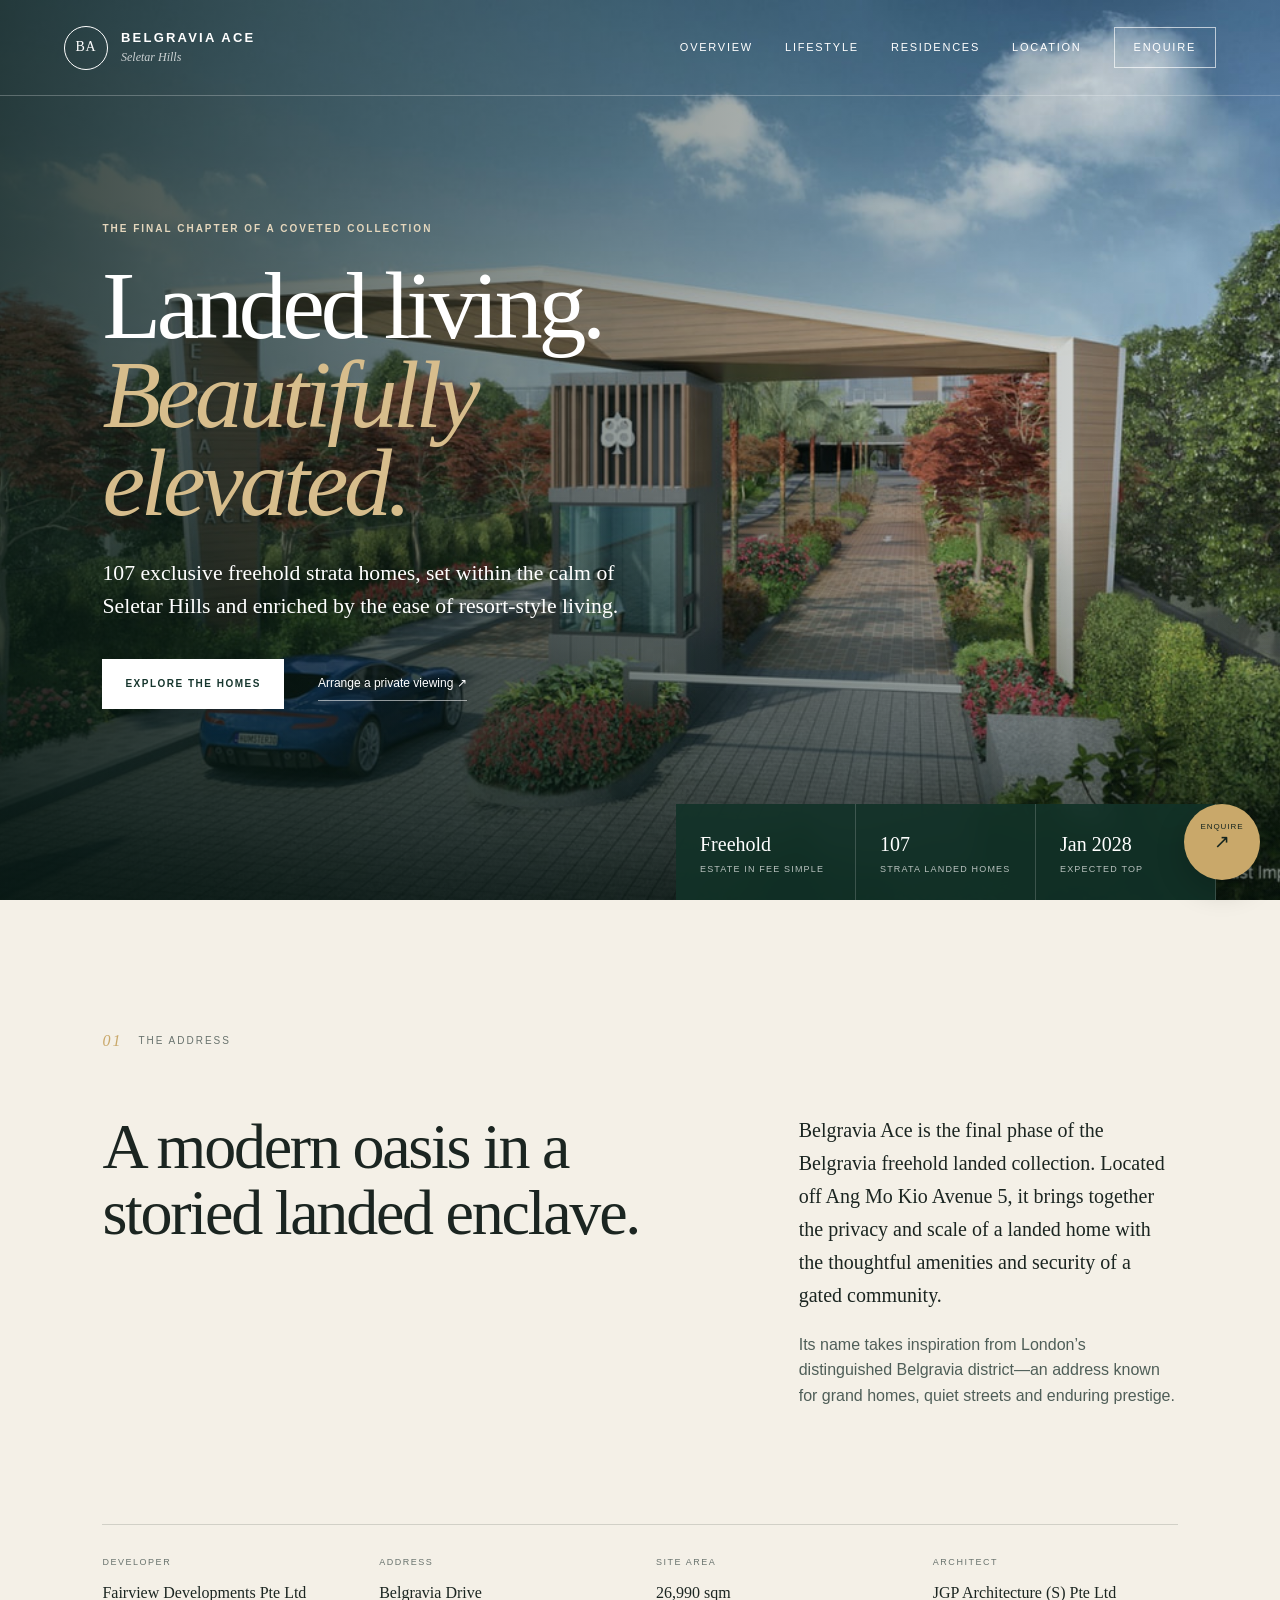
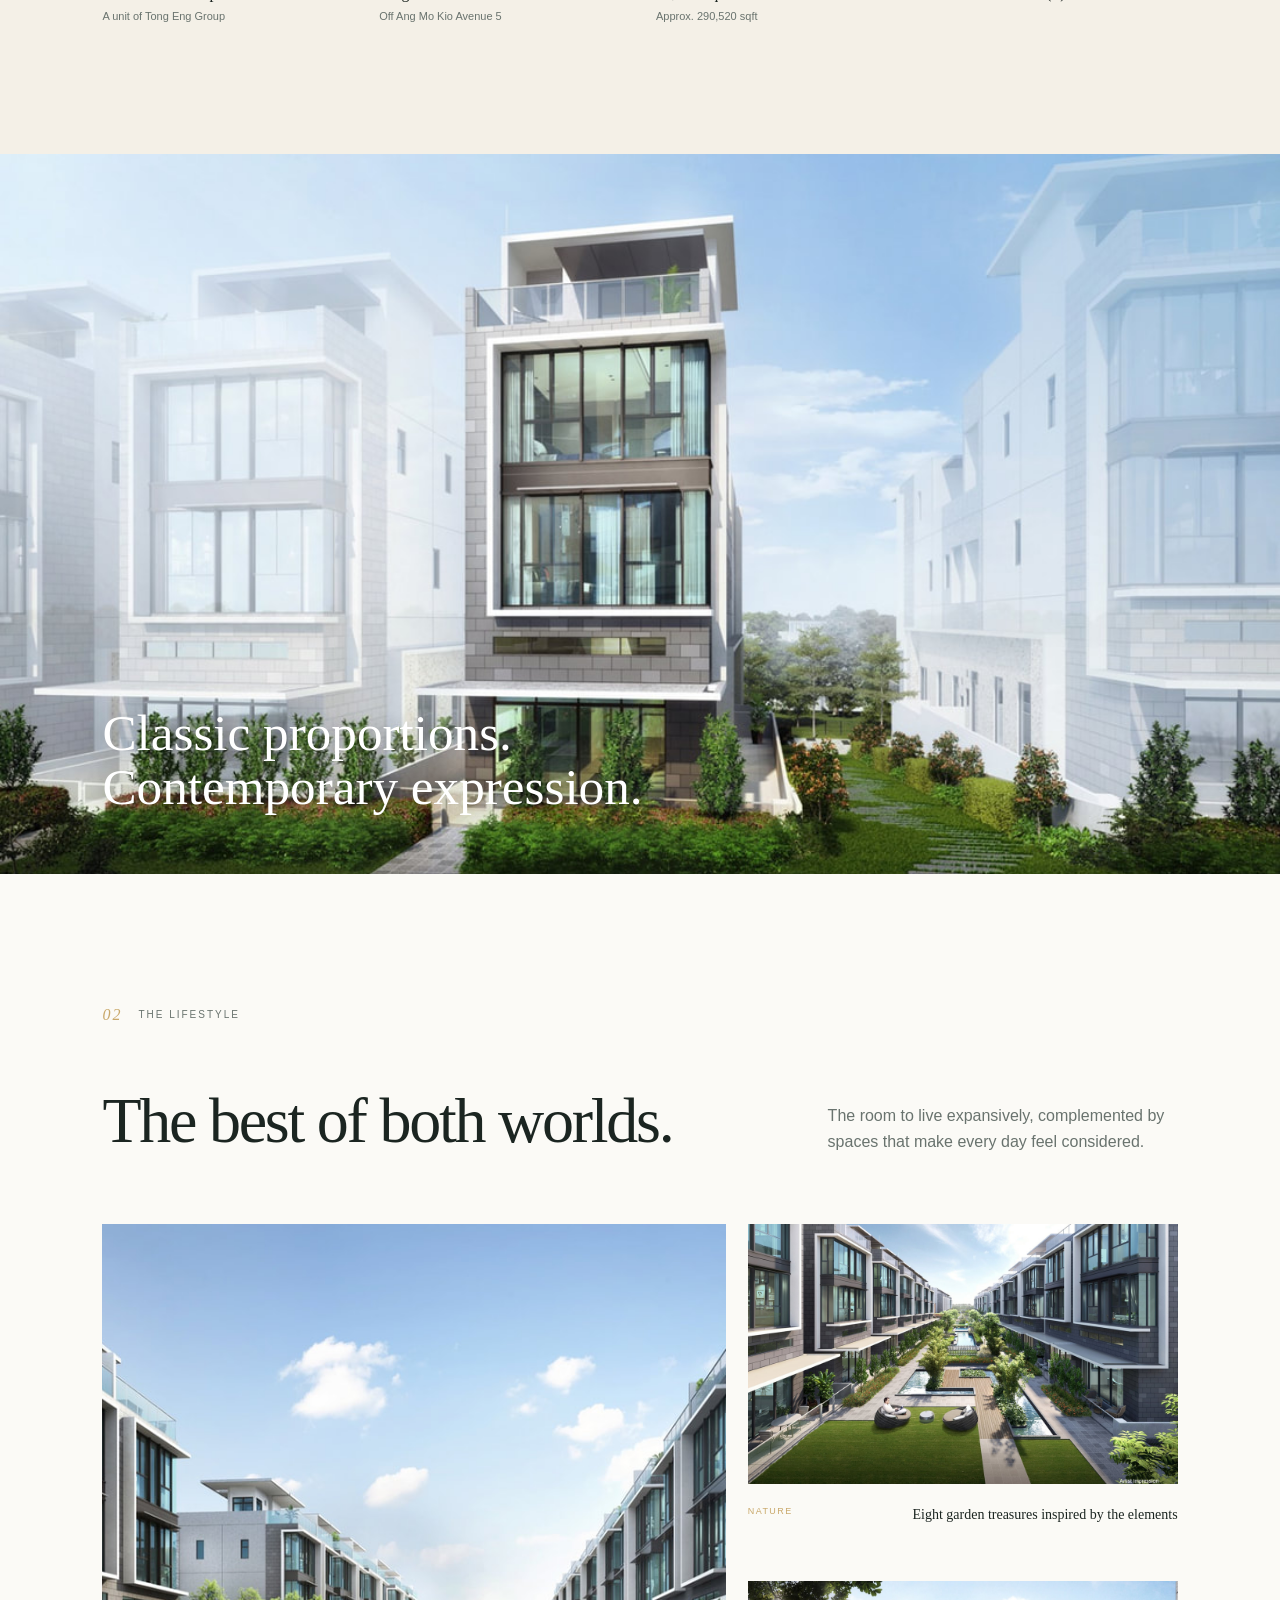
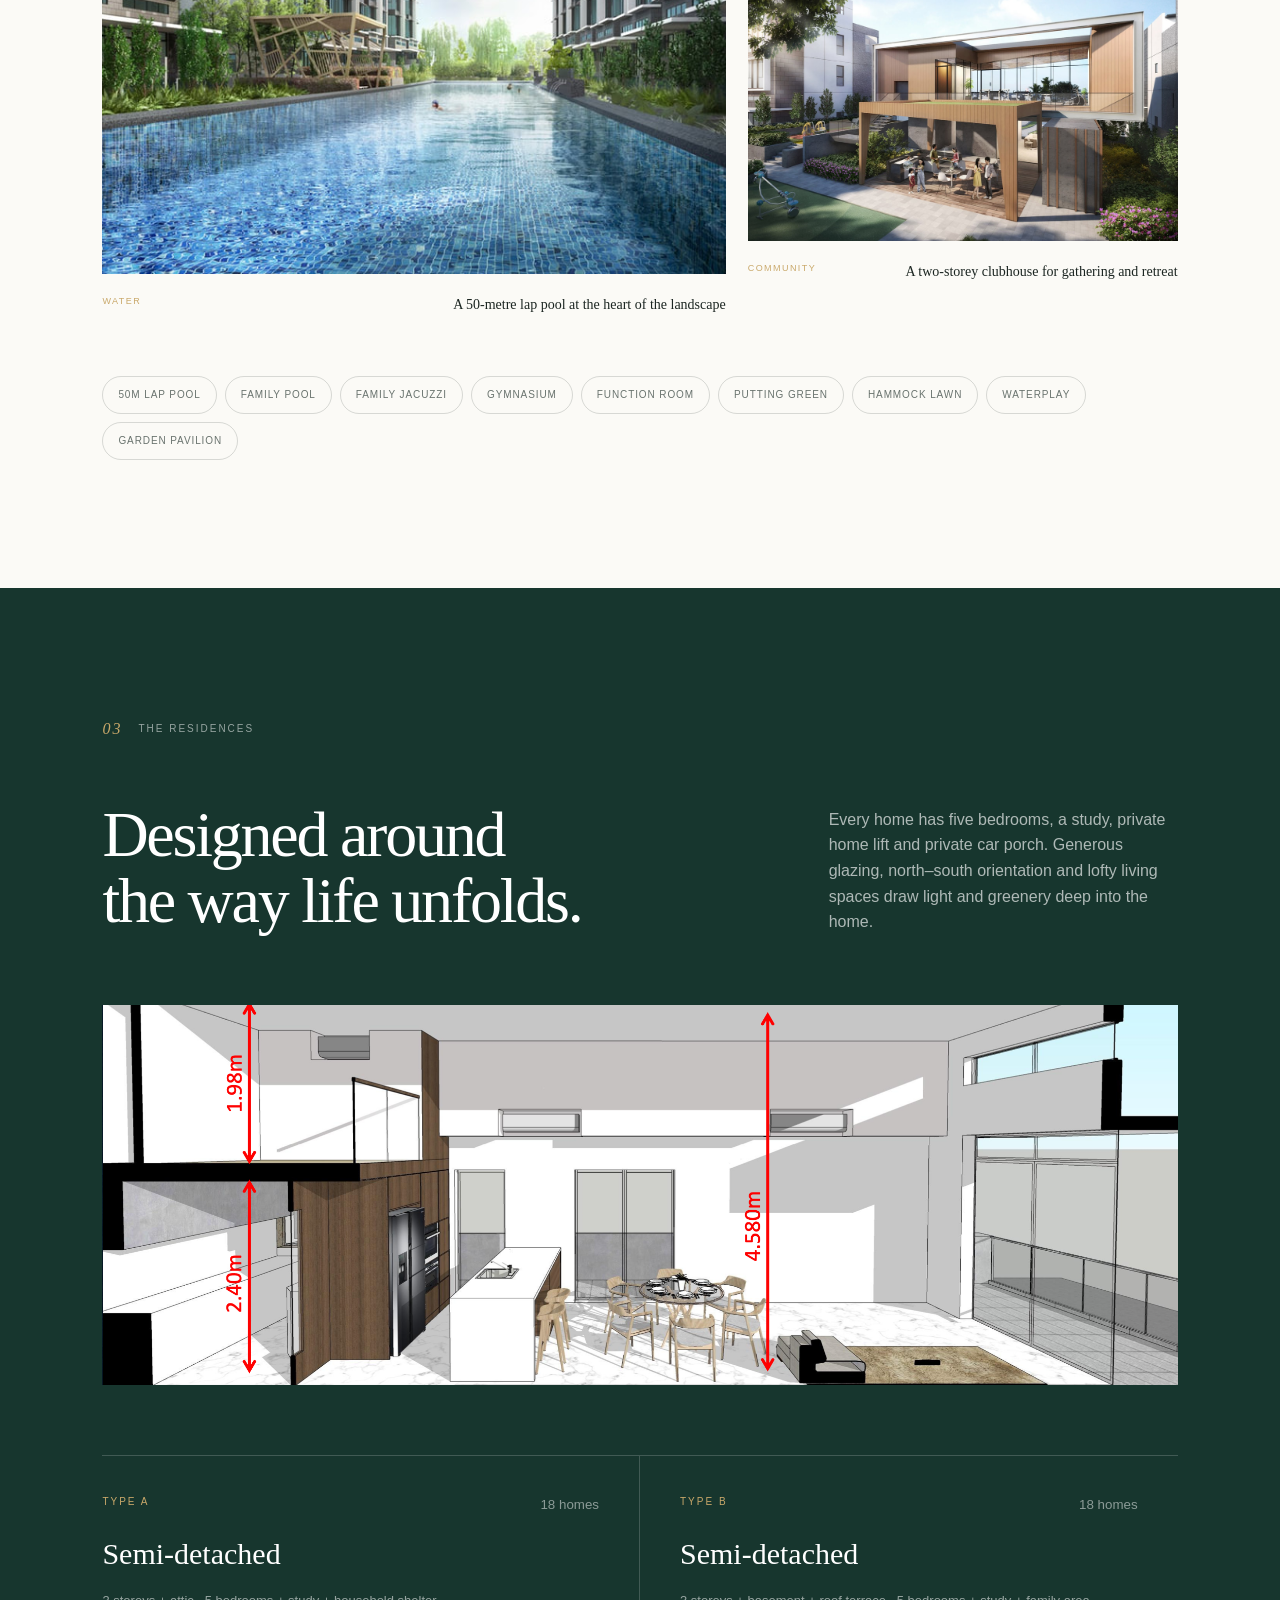
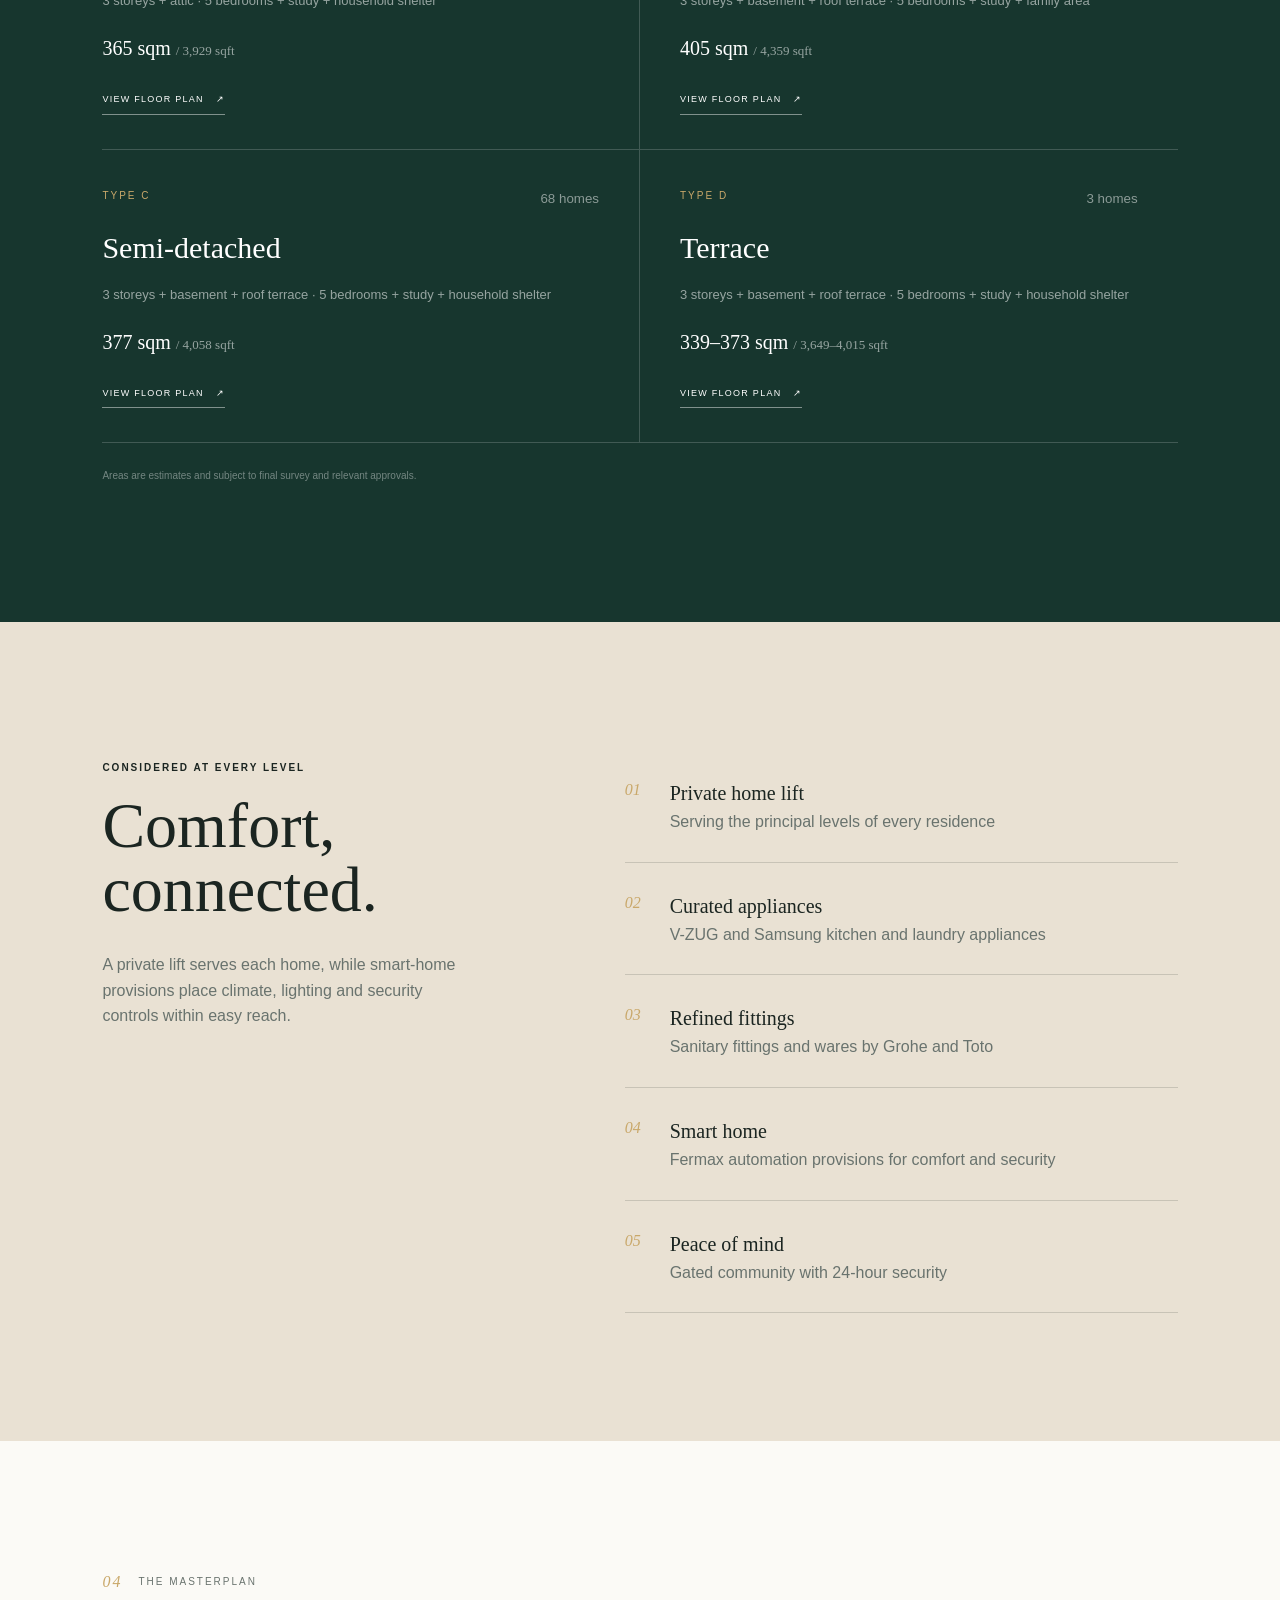
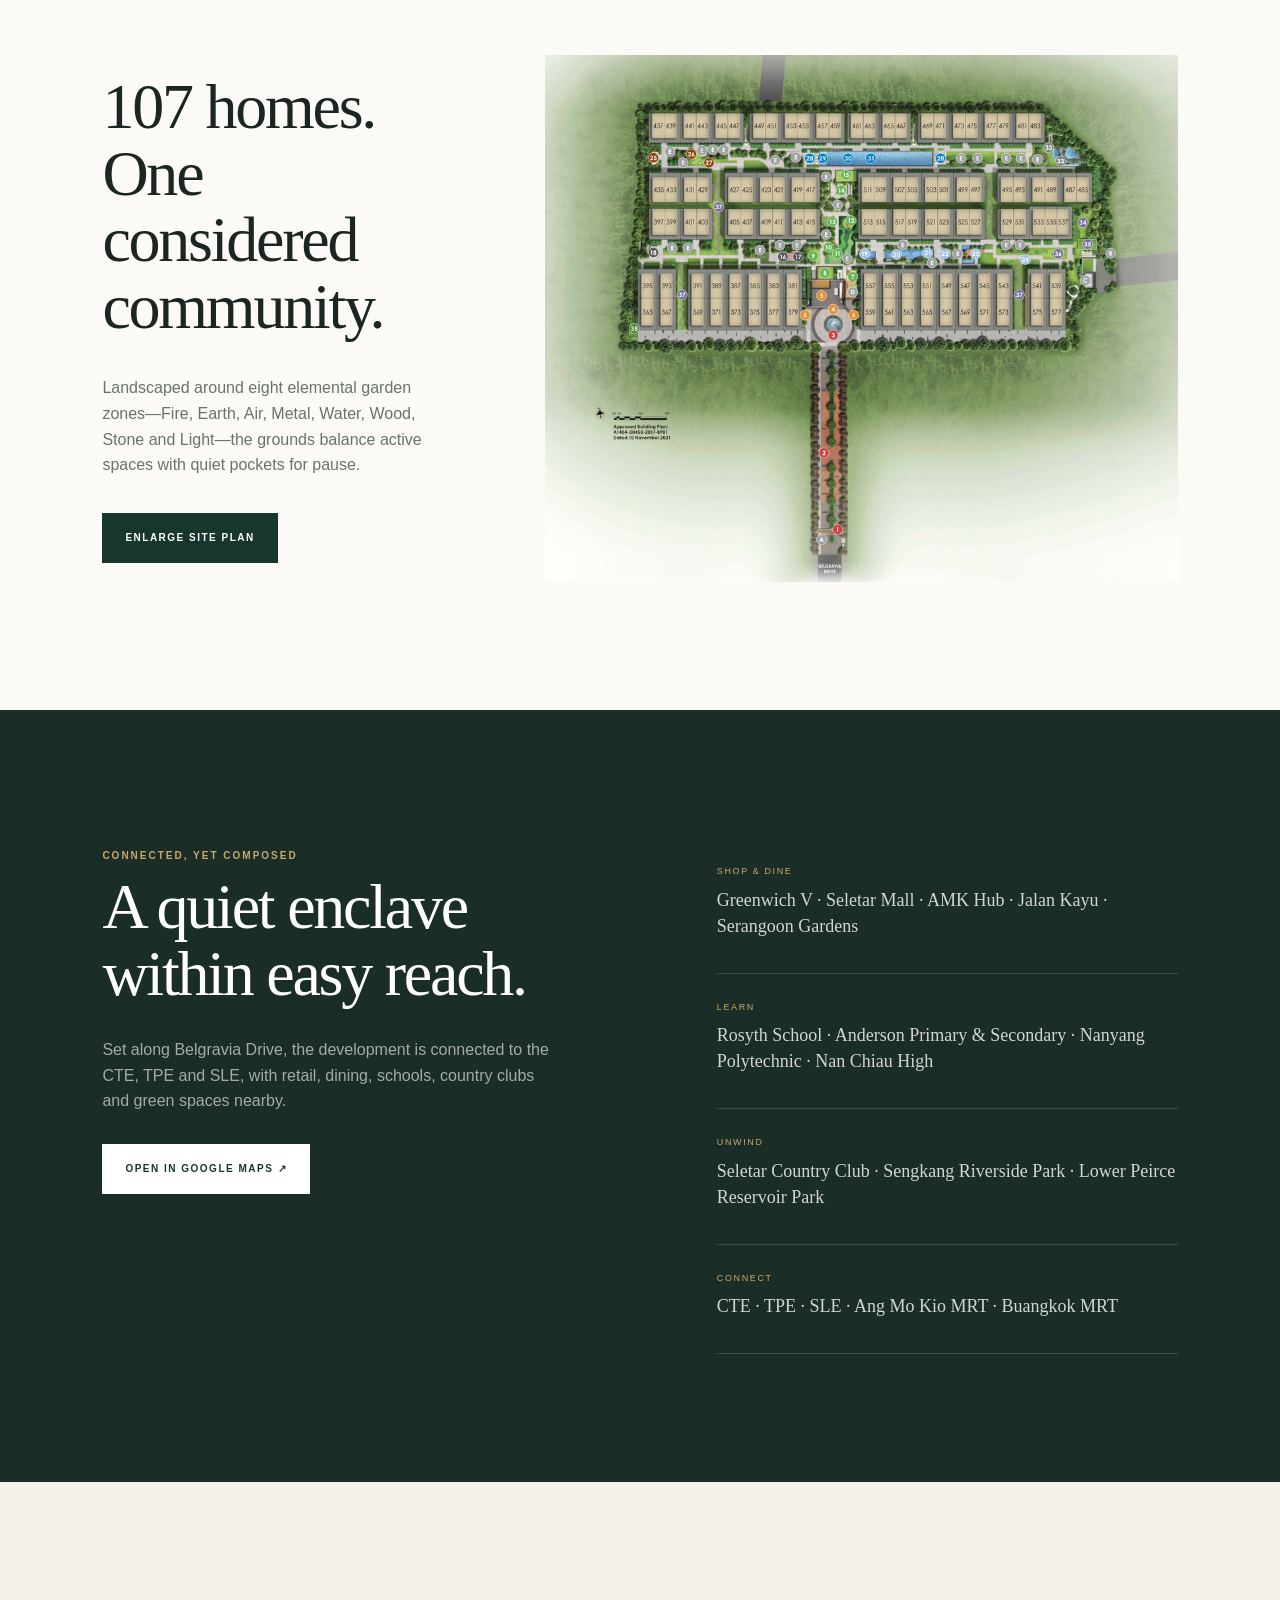
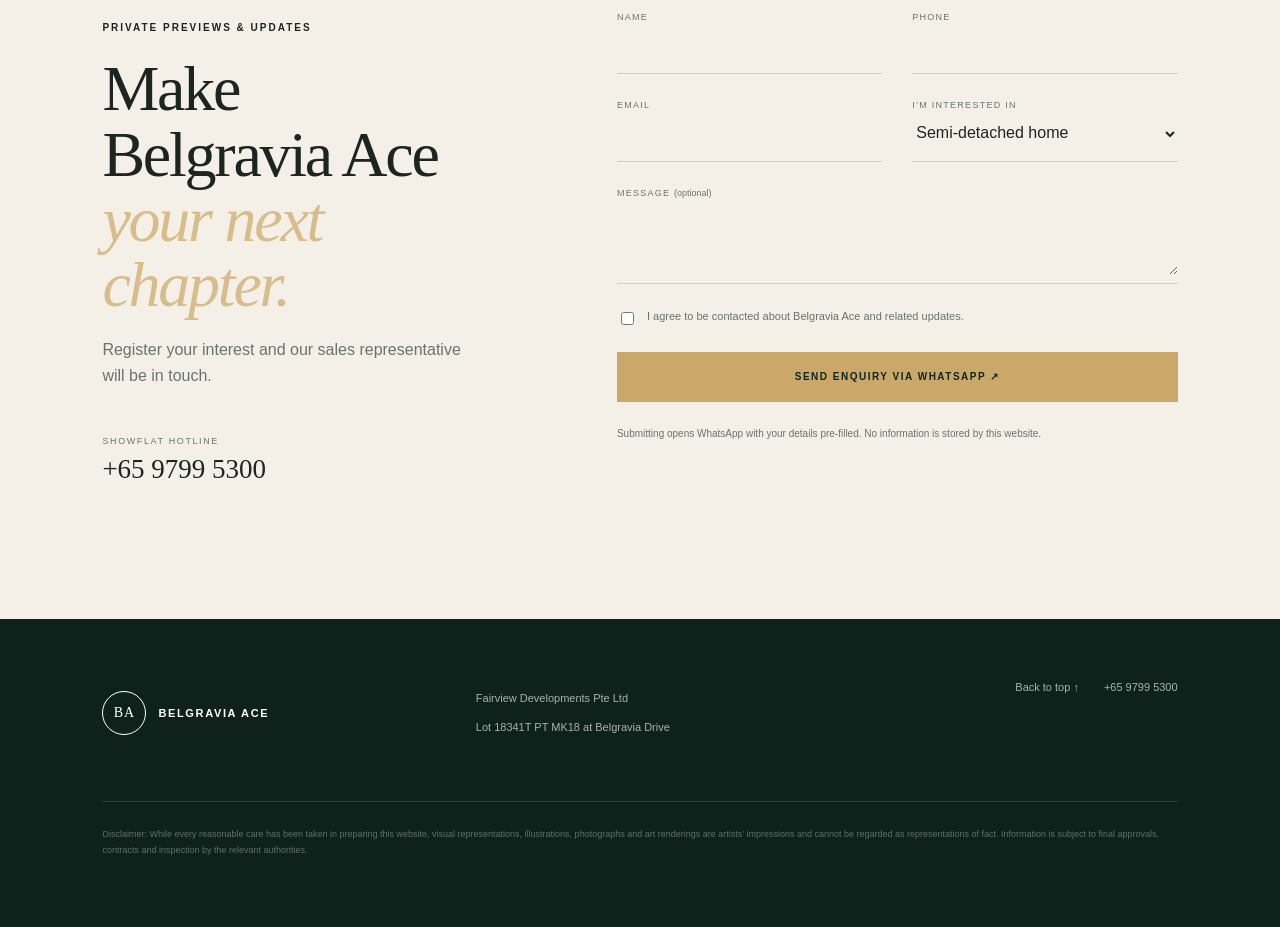
==== index.html @ 59cab3c0 "add all files" ====
<!doctype html>
<html lang="en">
<head>
  <meta charset="utf-8">
  <meta name="viewport" content="width=device-width, initial-scale=1">
  <meta name="description" content="Belgravia Ace — 107 exclusive freehold strata landed homes in the Seletar Hills enclave, Singapore.">
  <meta name="theme-color" content="#18352d">
  <title>Belgravia Ace | Freehold Landed Living</title>
  <link rel="stylesheet" href="assets/styles.css">
  <script src="assets/script.js" defer></script>
</head>
<body>
  <a class="skip-link" href="#main">Skip to content</a>
  <header class="site-header" id="top">
    <a class="brand" href="#top" aria-label="Belgravia Ace home">
      <span class="brand-mark">BA</span>
      <span><strong>Belgravia Ace</strong><small>Seletar Hills</small></span>
    </a>
    <button class="nav-toggle" type="button" aria-expanded="false" aria-controls="primary-nav">
      <span></span><span></span><span></span><span class="sr-only">Menu</span>
    </button>
    <nav id="primary-nav" aria-label="Primary navigation">
      <a href="#overview">Overview</a>
      <a href="#lifestyle">Lifestyle</a>
      <a href="#residences">Residences</a>
      <a href="#location">Location</a>
      <a class="nav-cta" href="#enquire">Enquire</a>
    </nav>
  </header>

  <main id="main">
    <section class="hero" aria-labelledby="hero-title">
      <img src="assets/images/hero-main-gate.jpg" alt="Artist's impression of the landscaped entrance to Belgravia Ace">
      <div class="hero-shade"></div>
      <div class="hero-content reveal">
        <p class="eyebrow">The final chapter of a coveted collection</p>
        <h1 id="hero-title">Landed living.<br><em>Beautifully elevated.</em></h1>
        <p class="hero-copy">107 exclusive freehold strata homes, set within the calm of Seletar Hills and enriched by the ease of resort-style living.</p>
        <div class="hero-actions">
          <a class="button button-light" href="#residences">Explore the homes</a>
          <a class="text-link" href="#enquire">Arrange a private viewing <span aria-hidden="true">↗</span></a>
        </div>
      </div>
      <div class="hero-facts" aria-label="Project highlights">
        <div><strong>Freehold</strong><span>Estate in fee simple</span></div>
        <div><strong>107</strong><span>Strata landed homes</span></div>
        <div><strong>Jan 2028</strong><span>Expected TOP</span></div>
      </div>
    </section>

    <section class="intro section" id="overview">
      <div class="section-label reveal"><span>01</span> The address</div>
      <div class="intro-grid">
        <h2 class="display reveal">A modern oasis in a storied landed enclave.</h2>
        <div class="intro-copy reveal">
          <p>Belgravia Ace is the final phase of the Belgravia freehold landed collection. Located off Ang Mo Kio Avenue 5, it brings together the privacy and scale of a landed home with the thoughtful amenities and security of a gated community.</p>
          <p>Its name takes inspiration from London’s distinguished Belgravia district—an address known for grand homes, quiet streets and enduring prestige.</p>
        </div>
      </div>
      <div class="project-strip reveal">
        <div><span>Developer</span><strong>Fairview Developments Pte Ltd</strong><small>A unit of Tong Eng Group</small></div>
        <div><span>Address</span><strong>Belgravia Drive</strong><small>Off Ang Mo Kio Avenue 5</small></div>
        <div><span>Site area</span><strong>26,990 sqm</strong><small>Approx. 290,520 sqft</small></div>
        <div><span>Architect</span><strong>JGP Architecture (S) Pte Ltd</strong></div>
      </div>
    </section>

    <section class="feature-image" aria-label="Belgravia Ace residence">
      <img src="assets/images/residence-type-b.jpg" alt="Artist's impression of a contemporary semi-detached residence at Belgravia Ace" loading="lazy">
      <p>Classic proportions.<br>Contemporary expression.</p>
    </section>

    <section class="section lifestyle" id="lifestyle">
      <div class="section-label reveal"><span>02</span> The lifestyle</div>
      <div class="heading-row">
        <h2 class="display reveal">The best of both worlds.</h2>
        <p class="reveal">The room to live expansively, complemented by spaces that make every day feel considered.</p>
      </div>
      <div class="gallery-grid">
        <figure class="gallery-main reveal">
          <button class="image-button" data-lightbox="assets/images/lap-pool.jpg" data-caption="50-metre lap pool">
            <img src="assets/images/lap-pool.jpg" alt="Artist's impression of the 50-metre lap pool" loading="lazy">
          </button>
          <figcaption><span>Water</span><strong>A 50-metre lap pool at the heart of the landscape</strong></figcaption>
        </figure>
        <figure class="reveal">
          <button class="image-button" data-lightbox="assets/images/air-garden.jpg" data-caption="Air Garden">
            <img src="assets/images/air-garden.jpg" alt="Artist's impression of the Air Garden" loading="lazy">
          </button>
          <figcaption><span>Nature</span><strong>Eight garden treasures inspired by the elements</strong></figcaption>
        </figure>
        <figure class="reveal">
          <button class="image-button" data-lightbox="assets/images/clubhouse-bbq.jpg" data-caption="Clubhouse and communal spaces">
            <img src="assets/images/clubhouse-bbq.jpg" alt="Artist's impression of the clubhouse and BBQ pavilion" loading="lazy">
          </button>
          <figcaption><span>Community</span><strong>A two-storey clubhouse for gathering and retreat</strong></figcaption>
        </figure>
      </div>
      <div class="amenities reveal">
        <span>50m lap pool</span><span>Family pool</span><span>Family jacuzzi</span><span>Gymnasium</span><span>Function room</span><span>Putting green</span><span>Hammock lawn</span><span>Waterplay</span><span>Garden pavilion</span>
      </div>
    </section>

    <section class="residences section" id="residences">
      <div class="section-label reveal"><span>03</span> The residences</div>
      <div class="residence-intro">
        <h2 class="display reveal">Designed around<br>the way life unfolds.</h2>
        <p class="reveal">Every home has five bedrooms, a study, private home lift and private car porch. Generous glazing, north–south orientation and lofty living spaces draw light and greenery deep into the home.</p>
      </div>
      <img class="ceiling-image reveal" src="assets/images/ceiling-height.png" alt="Illustration highlighting the generous ceiling height and loft-like living space" loading="lazy">
      <div class="home-types">
        <article class="home-card reveal">
          <div><span>Type A</span><small>18 homes</small></div>
          <h3>Semi-detached</h3>
          <p>3 storeys + attic · 5 bedrooms + study + household shelter</p>
          <p class="area">365 sqm <span>/ 3,929 sqft</span></p>
          <button class="plan-link" data-lightbox="assets/images/floor-plan-a.png" data-caption="Type A semi-detached floor plan">View floor plan <span>↗</span></button>
        </article>
        <article class="home-card reveal">
          <div><span>Type B</span><small>18 homes</small></div>
          <h3>Semi-detached</h3>
          <p>3 storeys + basement + roof terrace · 5 bedrooms + study + family area</p>
          <p class="area">405 sqm <span>/ 4,359 sqft</span></p>
          <button class="plan-link" data-lightbox="assets/images/floor-plan-b.png" data-caption="Type B semi-detached floor plan">View floor plan <span>↗</span></button>
        </article>
        <article class="home-card reveal">
          <div><span>Type C</span><small>68 homes</small></div>
          <h3>Semi-detached</h3>
          <p>3 storeys + basement + roof terrace · 5 bedrooms + study + household shelter</p>
          <p class="area">377 sqm <span>/ 4,058 sqft</span></p>
          <button class="plan-link" data-lightbox="assets/images/floor-plan-c.png" data-caption="Type C semi-detached floor plan">View floor plan <span>↗</span></button>
        </article>
        <article class="home-card reveal">
          <div><span>Type D</span><small>3 homes</small></div>
          <h3>Terrace</h3>
          <p>3 storeys + basement + roof terrace · 5 bedrooms + study + household shelter</p>
          <p class="area">339–373 sqm <span>/ 3,649–4,015 sqft</span></p>
          <button class="plan-link" data-lightbox="assets/images/floor-plan-d1.png" data-caption="Type D terrace floor plan">View floor plan <span>↗</span></button>
        </article>
      </div>
      <p class="fine-print">Areas are estimates and subject to final survey and relevant approvals.</p>
    </section>

    <section class="details section">
      <div class="details-copy reveal">
        <p class="eyebrow">Considered at every level</p>
        <h2>Comfort, connected.</h2>
        <p>A private lift serves each home, while smart-home provisions place climate, lighting and security controls within easy reach.</p>
      </div>
      <div class="detail-list reveal">
        <div><span>01</span><p><strong>Private home lift</strong>Serving the principal levels of every residence</p></div>
        <div><span>02</span><p><strong>Curated appliances</strong>V-ZUG and Samsung kitchen and laundry appliances</p></div>
        <div><span>03</span><p><strong>Refined fittings</strong>Sanitary fittings and wares by Grohe and Toto</p></div>
        <div><span>04</span><p><strong>Smart home</strong>Fermax automation provisions for comfort and security</p></div>
        <div><span>05</span><p><strong>Peace of mind</strong>Gated community with 24-hour security</p></div>
      </div>
    </section>

    <section class="site-plan-section section">
      <div class="section-label reveal"><span>04</span> The masterplan</div>
      <div class="site-plan-grid">
        <div class="reveal">
          <h2 class="display">107 homes.<br>One considered community.</h2>
          <p>Landscaped around eight elemental garden zones—Fire, Earth, Air, Metal, Water, Wood, Stone and Light—the grounds balance active spaces with quiet pockets for pause.</p>
          <button class="button button-dark" data-lightbox="assets/images/site-plan.png" data-caption="Belgravia Ace site plan">Enlarge site plan</button>
        </div>
        <button class="site-plan-image reveal" data-lightbox="assets/images/site-plan.png" data-caption="Belgravia Ace site plan">
          <img src="assets/images/site-plan.png" alt="Belgravia Ace development site plan" loading="lazy">
        </button>
      </div>
    </section>

    <section class="location section" id="location">
      <div class="location-panel reveal">
        <p class="eyebrow">Connected, yet composed</p>
        <h2 class="display">A quiet enclave<br>within easy reach.</h2>
        <p>Set along Belgravia Drive, the development is connected to the CTE, TPE and SLE, with retail, dining, schools, country clubs and green spaces nearby.</p>
        <a class="button button-light" href="https://www.google.com/maps/search/?api=1&query=1.3796094,103.8648944" target="_blank" rel="noopener">Open in Google Maps ↗</a>
      </div>
      <div class="location-list reveal">
        <div><span>Shop & dine</span><p>Greenwich V · Seletar Mall · AMK Hub · Jalan Kayu · Serangoon Gardens</p></div>
        <div><span>Learn</span><p>Rosyth School · Anderson Primary & Secondary · Nanyang Polytechnic · Nan Chiau High</p></div>
        <div><span>Unwind</span><p>Seletar Country Club · Sengkang Riverside Park · Lower Peirce Reservoir Park</p></div>
        <div><span>Connect</span><p>CTE · TPE · SLE · Ang Mo Kio MRT · Buangkok MRT</p></div>
      </div>
    </section>

    <section class="enquire" id="enquire">
      <div class="enquire-heading reveal">
        <p class="eyebrow">Private previews & updates</p>
        <h2>Make Belgravia Ace<br><em>your next chapter.</em></h2>
        <p>Register your interest and our sales representative will be in touch.</p>
        <a class="phone-link" href="tel:+6597995300"><small>Showflat hotline</small>+65 9799 5300</a>
      </div>
      <form id="enquiry-form" class="enquiry-form reveal">
        <div class="field"><label for="name">Name</label><input id="name" name="name" autocomplete="name" required></div>
        <div class="field"><label for="phone">Phone</label><input id="phone" name="phone" type="tel" autocomplete="tel" required></div>
        <div class="field"><label for="email">Email</label><input id="email" name="email" type="email" autocomplete="email" required></div>
        <div class="field"><label for="interest">I’m interested in</label><select id="interest" name="interest"><option>Semi-detached home</option><option>Terrace home</option><option>Price and availability</option><option>Private viewing</option></select></div>
        <div class="field full"><label for="message">Message <span>(optional)</span></label><textarea id="message" name="message" rows="2"></textarea></div>
        <label class="consent full"><input type="checkbox" required><span>I agree to be contacted about Belgravia Ace and related updates.</span></label>
        <button class="button button-gold full" type="submit">Send enquiry via WhatsApp ↗</button>
        <p class="form-note full">Submitting opens WhatsApp with your details pre-filled. No information is stored by this website.</p>
      </form>
    </section>
  </main>

  <footer>
    <div class="footer-brand"><span class="brand-mark">BA</span><strong>Belgravia Ace</strong></div>
    <div><p>Fairview Developments Pte Ltd</p><p>Lot 18341T PT MK18 at Belgravia Drive</p></div>
    <div class="footer-links"><a href="#top">Back to top ↑</a><a href="tel:+6597995300">+65 9799 5300</a></div>
    <p class="disclaimer">Disclaimer: While every reasonable care has been taken in preparing this website, visual representations, illustrations, photographs and art renderings are artists’ impressions and cannot be regarded as representations of fact. Information is subject to final approvals, contracts and inspection by the relevant authorities.</p>
  </footer>

  <dialog class="lightbox" aria-label="Image viewer">
    <button class="lightbox-close" aria-label="Close image viewer">×</button>
    <img src="" alt="">
    <p></p>
  </dialog>
  <a class="floating-contact" href="https://wa.me/6597995300?text=Hello%2C%20I%27m%20interested%20in%20Belgravia%20Ace." target="_blank" rel="noopener" aria-label="Enquire via WhatsApp"><span>Enquire</span>↗</a>
</body>
</html>
---- assets/styles.css ----
:root{--forest:#17362e;--forest-2:#21483d;--cream:#f4f0e7;--paper:#fbfaf6;--ink:#1b2521;--muted:#69736e;--gold:#c9a86a;--line:rgba(27,37,33,.16);--serif:Georgia,"Times New Roman",serif;--sans:Arial,Helvetica,sans-serif}
*{box-sizing:border-box}html{scroll-behavior:smooth}body{margin:0;background:var(--paper);color:var(--ink);font-family:var(--sans);font-size:16px;line-height:1.6}body.no-scroll{overflow:hidden}img{display:block;width:100%}button,input,select,textarea{font:inherit}a{color:inherit;text-decoration:none}.skip-link{position:fixed;top:-5rem;left:1rem;z-index:99;background:#fff;padding:.75rem 1rem}.skip-link:focus{top:1rem}.sr-only{position:absolute;width:1px;height:1px;overflow:hidden;clip:rect(0,0,0,0)}
.site-header{position:absolute;z-index:20;top:0;left:0;width:100%;height:96px;padding:0 clamp(24px,5vw,80px);display:flex;align-items:center;justify-content:space-between;color:#fff;border-bottom:1px solid rgba(255,255,255,.25)}.brand{display:flex;align-items:center;gap:13px}.brand-mark{width:44px;height:44px;display:grid;place-items:center;border:1px solid currentColor;border-radius:50%;font-family:var(--serif);font-size:14px;letter-spacing:.06em}.brand strong,.brand small{display:block}.brand strong{text-transform:uppercase;letter-spacing:.17em;font-size:13px}.brand small{font-family:var(--serif);font-style:italic;opacity:.75;font-size:12px}.site-header nav{display:flex;align-items:center;gap:32px}.site-header nav a{font-size:11px;text-transform:uppercase;letter-spacing:.16em}.nav-cta{border:1px solid rgba(255,255,255,.65);padding:11px 19px}.nav-toggle{display:none;background:transparent;border:0;padding:10px}.nav-toggle span:not(.sr-only){display:block;width:24px;height:1px;background:#fff;margin:5px}
.hero{height:max(760px,100vh);min-height:640px;position:relative;color:#fff;display:flex;align-items:center;overflow:hidden}.hero>img{position:absolute;inset:0;width:100%;height:100%;object-fit:cover}.hero-shade{position:absolute;inset:0;background:linear-gradient(90deg,rgba(7,24,19,.8) 0%,rgba(7,24,19,.4) 52%,rgba(7,24,19,.08)),linear-gradient(0deg,rgba(7,24,19,.5),transparent 45%)}.hero-content{position:relative;z-index:2;max-width:780px;padding:100px clamp(24px,8vw,130px) 80px}.eyebrow{text-transform:uppercase;letter-spacing:.2em;font-size:10px;font-weight:bold}.hero .eyebrow{color:#e5d7bd}.hero h1{font-family:var(--serif);font-size:clamp(54px,7.5vw,112px);line-height:.92;font-weight:400;letter-spacing:-.045em;margin:25px 0 30px}.hero h1 em,.enquire h2 em{color:#d7bd8c;font-weight:400}.hero-copy{max-width:610px;font-family:var(--serif);font-size:clamp(17px,1.7vw,23px);line-height:1.5}.hero-actions{display:flex;align-items:center;gap:34px;margin-top:36px}.button{display:inline-block;border:0;cursor:pointer;text-transform:uppercase;letter-spacing:.15em;font-size:10px;font-weight:bold;padding:17px 23px}.button-light{background:#fff;color:var(--forest)}.button-dark{background:var(--forest);color:#fff}.button-gold{background:var(--gold);color:#13251f}.text-link{font-size:12px;border-bottom:1px solid rgba(255,255,255,.55);padding:7px 0}.hero-facts{position:absolute;z-index:2;right:clamp(24px,5vw,80px);bottom:0;display:grid;grid-template-columns:repeat(3,minmax(130px,180px));background:rgba(18,50,41,.9);backdrop-filter:blur(10px)}.hero-facts div{padding:24px;border-right:1px solid rgba(255,255,255,.18)}.hero-facts strong,.hero-facts span{display:block}.hero-facts strong{font-family:var(--serif);font-size:20px;font-weight:400}.hero-facts span{font-size:9px;text-transform:uppercase;letter-spacing:.13em;opacity:.7;margin-top:2px}
.section{padding:clamp(84px,10vw,150px) clamp(24px,8vw,130px)}.section-label{display:flex;align-items:center;gap:16px;color:var(--muted);font-size:10px;text-transform:uppercase;letter-spacing:.2em;margin-bottom:60px}.section-label span{font-family:var(--serif);font-style:italic;color:var(--gold);font-size:16px}.display{font-family:var(--serif);font-weight:400;letter-spacing:-.035em;font-size:clamp(42px,5vw,76px);line-height:1.04;margin:0}.intro{background:var(--cream)}.intro-grid{display:grid;grid-template-columns:1.2fr .8fr;gap:10vw;align-items:start}.intro-copy{max-width:580px;color:#4f5e58}.intro-copy p:first-child{font-family:var(--serif);font-size:20px;line-height:1.65;color:var(--ink);margin-top:0}.project-strip{margin-top:100px;padding-top:30px;border-top:1px solid var(--line);display:grid;grid-template-columns:repeat(4,1fr);gap:32px}.project-strip span,.project-strip strong,.project-strip small{display:block}.project-strip span{color:var(--muted);font-size:9px;text-transform:uppercase;letter-spacing:.17em;margin-bottom:10px}.project-strip strong{font-family:var(--serif);font-size:16px;font-weight:400}.project-strip small{font-size:11px;color:var(--muted);margin-top:3px}.feature-image{height:80vh;min-height:540px;position:relative;overflow:hidden}.feature-image img{height:100%;object-fit:cover}.feature-image p{position:absolute;left:clamp(24px,8vw,130px);bottom:60px;margin:0;color:#fff;font-family:var(--serif);font-size:clamp(30px,4vw,60px);line-height:1.05;text-shadow:0 2px 20px rgba(0,0,0,.25)}
.heading-row{display:grid;grid-template-columns:1fr 350px;gap:60px;align-items:end;margin-bottom:70px}.heading-row>p{color:var(--muted);margin:0}.gallery-grid{display:grid;grid-template-columns:1.45fr 1fr;gap:22px}.gallery-grid figure{margin:0}.gallery-main{grid-row:span 2}.gallery-grid img{height:260px;object-fit:cover;transition:transform .7s ease}.gallery-main img{height:650px}.image-button{padding:0;border:0;background:none;width:100%;overflow:hidden;cursor:zoom-in}.image-button:hover img{transform:scale(1.025)}figcaption{display:flex;justify-content:space-between;gap:20px;padding-top:12px}figcaption span{font-size:9px;text-transform:uppercase;letter-spacing:.16em;color:var(--gold)}figcaption strong{font-family:var(--serif);font-weight:400;font-size:14px;max-width:280px;text-align:right}.amenities{display:flex;flex-wrap:wrap;gap:8px;margin-top:60px}.amenities span{border:1px solid var(--line);padding:10px 15px;border-radius:999px;color:var(--muted);font-size:10px;text-transform:uppercase;letter-spacing:.09em}
.residences{background:var(--forest);color:#fff}.residences .section-label{color:rgba(255,255,255,.55)}.residence-intro{display:grid;grid-template-columns:1.2fr .7fr;gap:10vw;align-items:end}.residence-intro p{color:rgba(255,255,255,.65);margin:0}.ceiling-image{margin-top:70px;max-height:440px;object-fit:cover;background:#fff}.home-types{display:grid;grid-template-columns:repeat(2,1fr);border-top:1px solid rgba(255,255,255,.18);margin-top:70px}.home-card{padding:38px 40px 34px 0;border-bottom:1px solid rgba(255,255,255,.18)}.home-card:nth-child(odd){border-right:1px solid rgba(255,255,255,.18)}.home-card:nth-child(even){padding-left:40px}.home-card>div{display:flex;justify-content:space-between}.home-card>div span{font-size:10px;text-transform:uppercase;letter-spacing:.2em;color:var(--gold)}.home-card small{color:rgba(255,255,255,.5)}.home-card h3{font-family:var(--serif);font-size:30px;font-weight:400;margin:15px 0 6px}.home-card>p:not(.area){color:rgba(255,255,255,.55);font-size:13px}.area{font-family:var(--serif);font-size:20px}.area span{font-size:13px;color:rgba(255,255,255,.55)}.plan-link{background:none;border:0;border-bottom:1px solid rgba(255,255,255,.45);color:#fff;text-transform:uppercase;letter-spacing:.14em;font-size:9px;padding:7px 0;cursor:pointer}.plan-link span{margin-left:8px}.fine-print{color:rgba(255,255,255,.4);font-size:10px;margin-top:25px}
.details{background:#e9e1d3;display:grid;grid-template-columns:.8fr 1.2fr;gap:12vw}.details-copy{position:sticky;top:60px;align-self:start}.details-copy h2{font-family:var(--serif);font-size:clamp(40px,5vw,70px);font-weight:400;line-height:1;margin:18px 0 30px}.details-copy>p:last-child{color:var(--muted)}.detail-list>div{display:grid;grid-template-columns:45px 1fr;padding:27px 0;border-bottom:1px solid var(--line)}.detail-list span{font-family:var(--serif);font-style:italic;color:var(--gold)}.detail-list p{margin:0;color:var(--muted)}.detail-list strong{display:block;color:var(--ink);font-family:var(--serif);font-size:20px;font-weight:400}
.site-plan-grid{display:grid;grid-template-columns:.7fr 1.3fr;gap:8vw;align-items:center}.site-plan-grid p{color:var(--muted);max-width:480px;margin:35px 0}.site-plan-image{border:0;background:#eee;padding:0;cursor:zoom-in}.site-plan-image img{max-height:760px;object-fit:contain}.location{background:#1b2d27;color:#fff;display:grid;grid-template-columns:1fr 1fr;gap:12vw}.location-panel .eyebrow{color:var(--gold)}.location-panel>p:not(.eyebrow){max-width:530px;color:rgba(255,255,255,.6);margin:30px 0}.location-list>div{padding:26px 0;border-bottom:1px solid rgba(255,255,255,.15)}.location-list span{display:block;color:var(--gold);font-size:9px;text-transform:uppercase;letter-spacing:.18em}.location-list p{font-family:var(--serif);font-size:18px;line-height:1.45;margin:8px 0;color:rgba(255,255,255,.8)}
.enquire{padding:clamp(84px,10vw,150px) clamp(24px,8vw,130px);display:grid;grid-template-columns:.8fr 1.2fr;gap:11vw;background:var(--cream)}.enquire h2{font-family:var(--serif);font-weight:400;font-size:clamp(44px,5vw,72px);letter-spacing:-.035em;line-height:1.02;margin:20px 0}.enquire-heading>p:not(.eyebrow){color:var(--muted)}.phone-link{display:block;font-family:var(--serif);font-size:27px;margin-top:45px}.phone-link small{font-family:var(--sans);display:block;font-size:9px;text-transform:uppercase;letter-spacing:.18em;color:var(--muted)}.enquiry-form{display:grid;grid-template-columns:1fr 1fr;gap:24px 30px;align-content:start}.field{border-bottom:1px solid var(--line)}.field label{display:block;text-transform:uppercase;letter-spacing:.14em;font-size:9px;color:var(--muted)}.field label span{letter-spacing:0;text-transform:none}.field input,.field select,.field textarea{width:100%;padding:10px 0 13px;border:0;background:transparent;color:var(--ink);outline:0;border-radius:0}.field textarea{resize:vertical}.field:focus-within{border-color:var(--gold)}.full{grid-column:1/-1}.consent{display:flex;align-items:start;gap:10px;color:var(--muted);font-size:11px}.consent input{accent-color:var(--forest);margin-top:4px}.form-note{margin:0;color:var(--muted);font-size:10px}.enquiry-form .button{width:100%}
footer{background:#0e211b;color:rgba(255,255,255,.65);padding:60px clamp(24px,8vw,130px);display:grid;grid-template-columns:1fr 1fr 1fr;gap:45px;font-size:11px}.footer-brand{display:flex;align-items:center;gap:12px;color:#fff;text-transform:uppercase;letter-spacing:.15em}.footer-links{display:flex;gap:25px;justify-content:flex-end}.disclaimer{grid-column:1/-1;border-top:1px solid rgba(255,255,255,.13);padding-top:25px;font-size:9px;line-height:1.7;color:rgba(255,255,255,.35)}.floating-contact{position:fixed;z-index:15;right:20px;bottom:20px;width:76px;height:76px;border-radius:50%;display:grid;place-items:center;background:var(--gold);color:#14241e;font-size:19px;font-family:var(--serif);box-shadow:0 10px 30px rgba(0,0,0,.2)}.floating-contact span{position:absolute;font-family:var(--sans);font-size:8px;text-transform:uppercase;letter-spacing:.12em;top:17px}.floating-contact:not(:hover){transform:translateY(0)}
.lightbox{width:min(92vw,1100px);max-height:90vh;padding:50px 20px 20px;border:0;background:#f7f4ed;box-shadow:0 30px 100px rgba(0,0,0,.5)}.lightbox::backdrop{background:rgba(5,17,13,.85);backdrop-filter:blur(5px)}.lightbox img{max-height:75vh;object-fit:contain}.lightbox p{margin:10px 0 0;font-family:var(--serif);text-align:center}.lightbox-close{position:absolute;right:14px;top:8px;border:0;background:none;font-size:32px;cursor:pointer}.reveal{opacity:0;transform:translateY(22px);transition:opacity .8s ease,transform .8s ease}.reveal.visible{opacity:1;transform:none}
@media (max-width:900px){.site-header{height:78px}.site-header nav{position:absolute;top:78px;left:0;width:100%;background:var(--forest);padding:25px;display:none;flex-direction:column;align-items:stretch;gap:0}.site-header nav.open{display:flex}.site-header nav a{padding:14px}.nav-toggle{display:block}.hero{height:900px;align-items:flex-start}.hero-content{padding-top:190px}.hero-facts{left:24px;right:24px;grid-template-columns:repeat(3,1fr)}.intro-grid,.residence-intro,.details,.site-plan-grid,.location,.enquire{grid-template-columns:1fr}.project-strip{grid-template-columns:repeat(2,1fr)}.heading-row{grid-template-columns:1fr}.gallery-main{grid-row:auto;grid-column:1/-1}.gallery-main img{height:500px}.details-copy{position:static}.home-card{padding-right:25px}.home-card:nth-child(even){padding-left:25px}.site-plan-grid{gap:50px}.enquire{gap:70px}}
@media (max-width:600px){.brand small{display:none}.hero{height:820px}.hero-content{padding-top:155px}.hero h1{font-size:52px}.hero-actions{align-items:flex-start;flex-direction:column;gap:14px}.hero-facts{grid-template-columns:1fr;left:auto;right:16px;width:145px}.hero-facts div{padding:14px}.section-label{margin-bottom:38px}.intro-grid{gap:45px}.project-strip{grid-template-columns:1fr;margin-top:65px}.feature-image{min-height:480px}.gallery-grid{grid-template-columns:1fr}.gallery-main{grid-column:auto}.gallery-grid img,.gallery-main img{height:320px}.home-types{grid-template-columns:1fr}.home-card,.home-card:nth-child(even){padding:30px 0;border-right:0!important}.residence-intro{gap:35px}.ceiling-image{height:250px}.enquiry-form{grid-template-columns:1fr}.full{grid-column:auto}footer{grid-template-columns:1fr}.footer-links{justify-content:flex-start}.disclaimer{grid-column:auto}.floating-contact{width:62px;height:62px}.floating-contact span{display:none}}
@media (prefers-reduced-motion:reduce){html{scroll-behavior:auto}.reveal{opacity:1;transform:none;transition:none}}
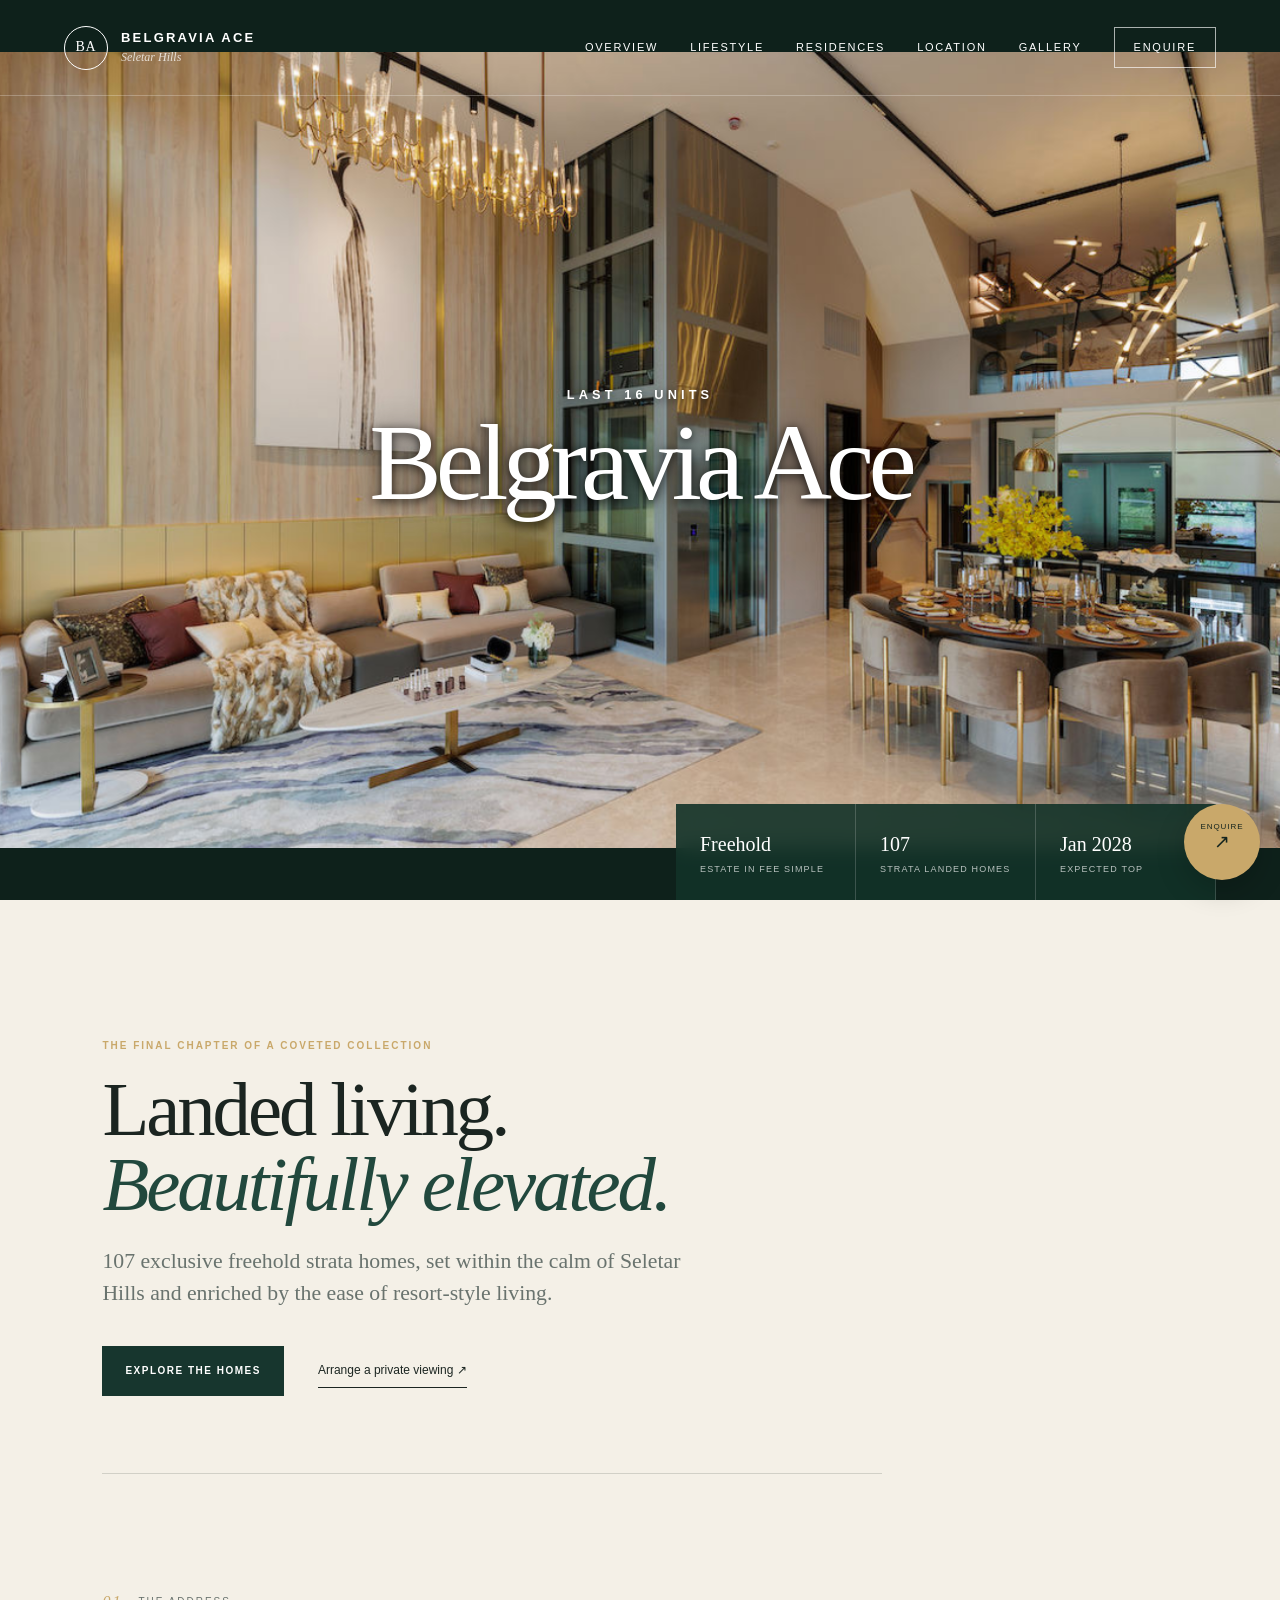
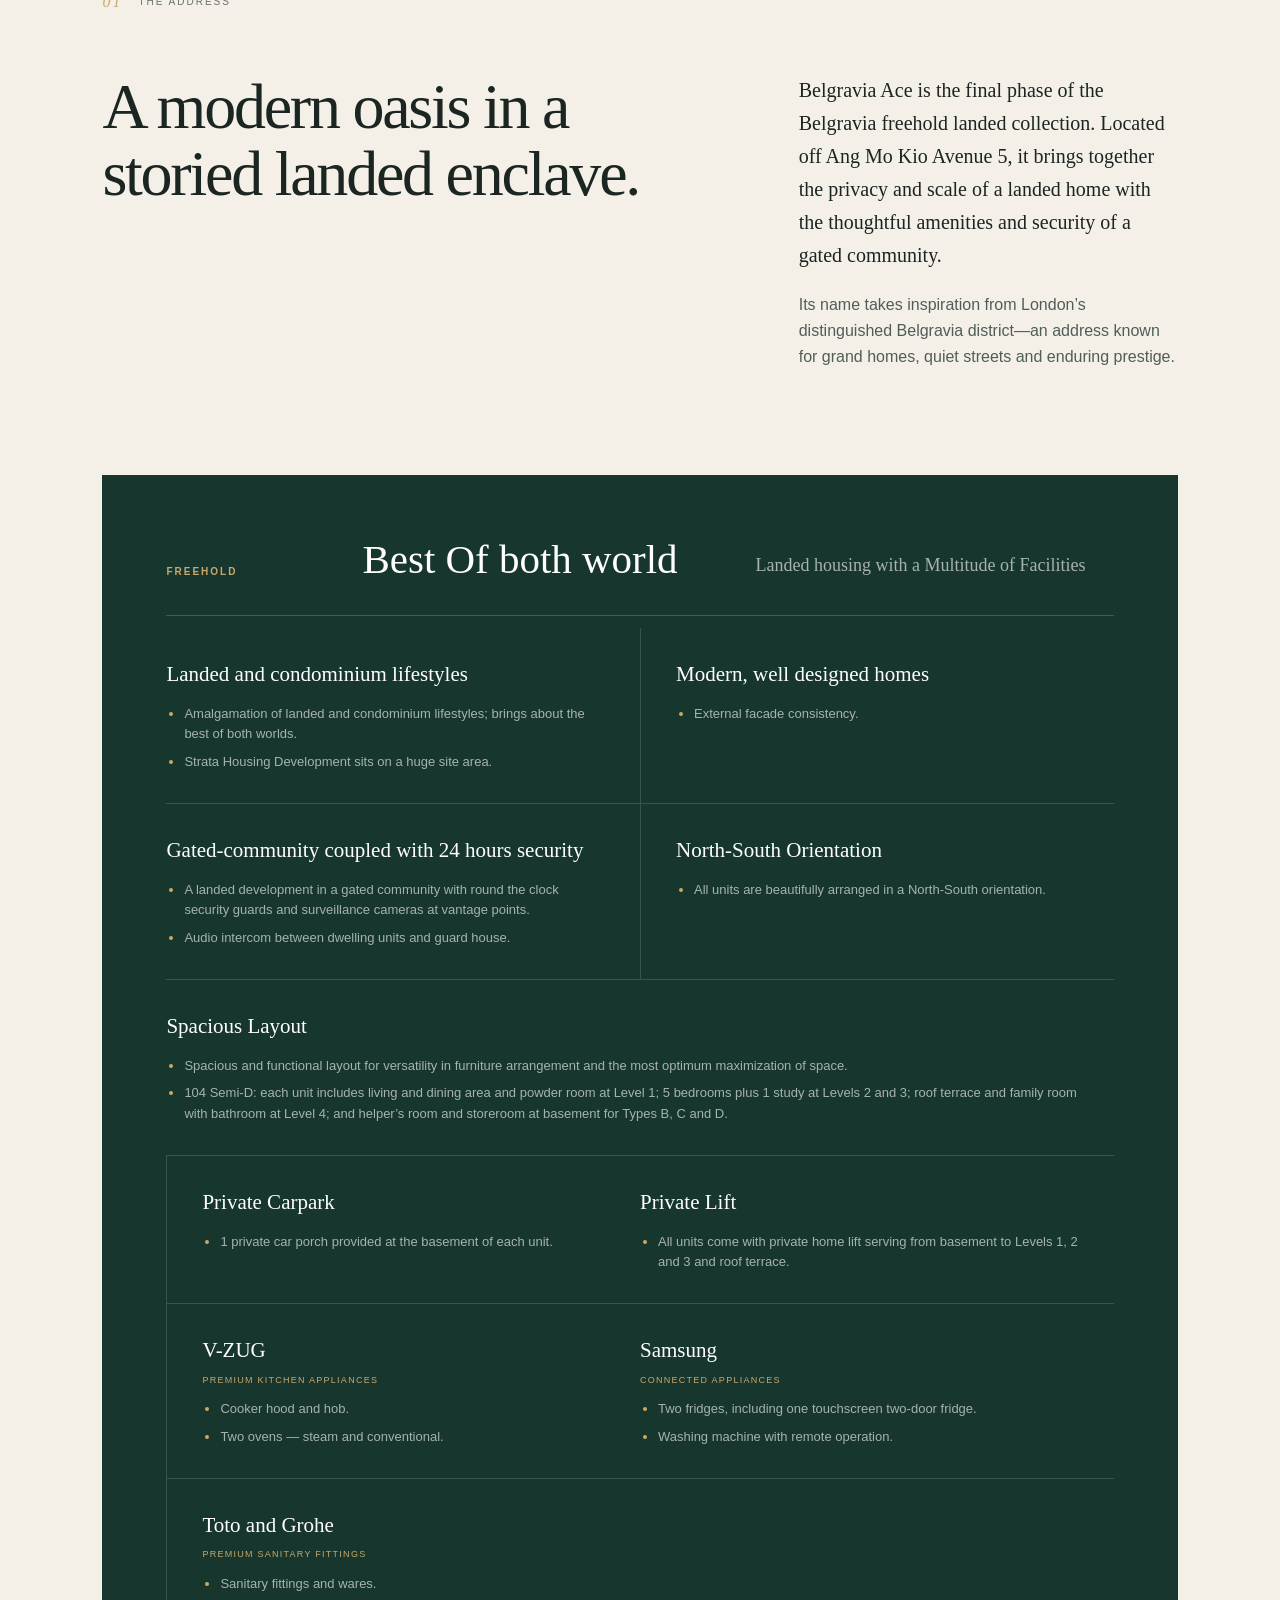
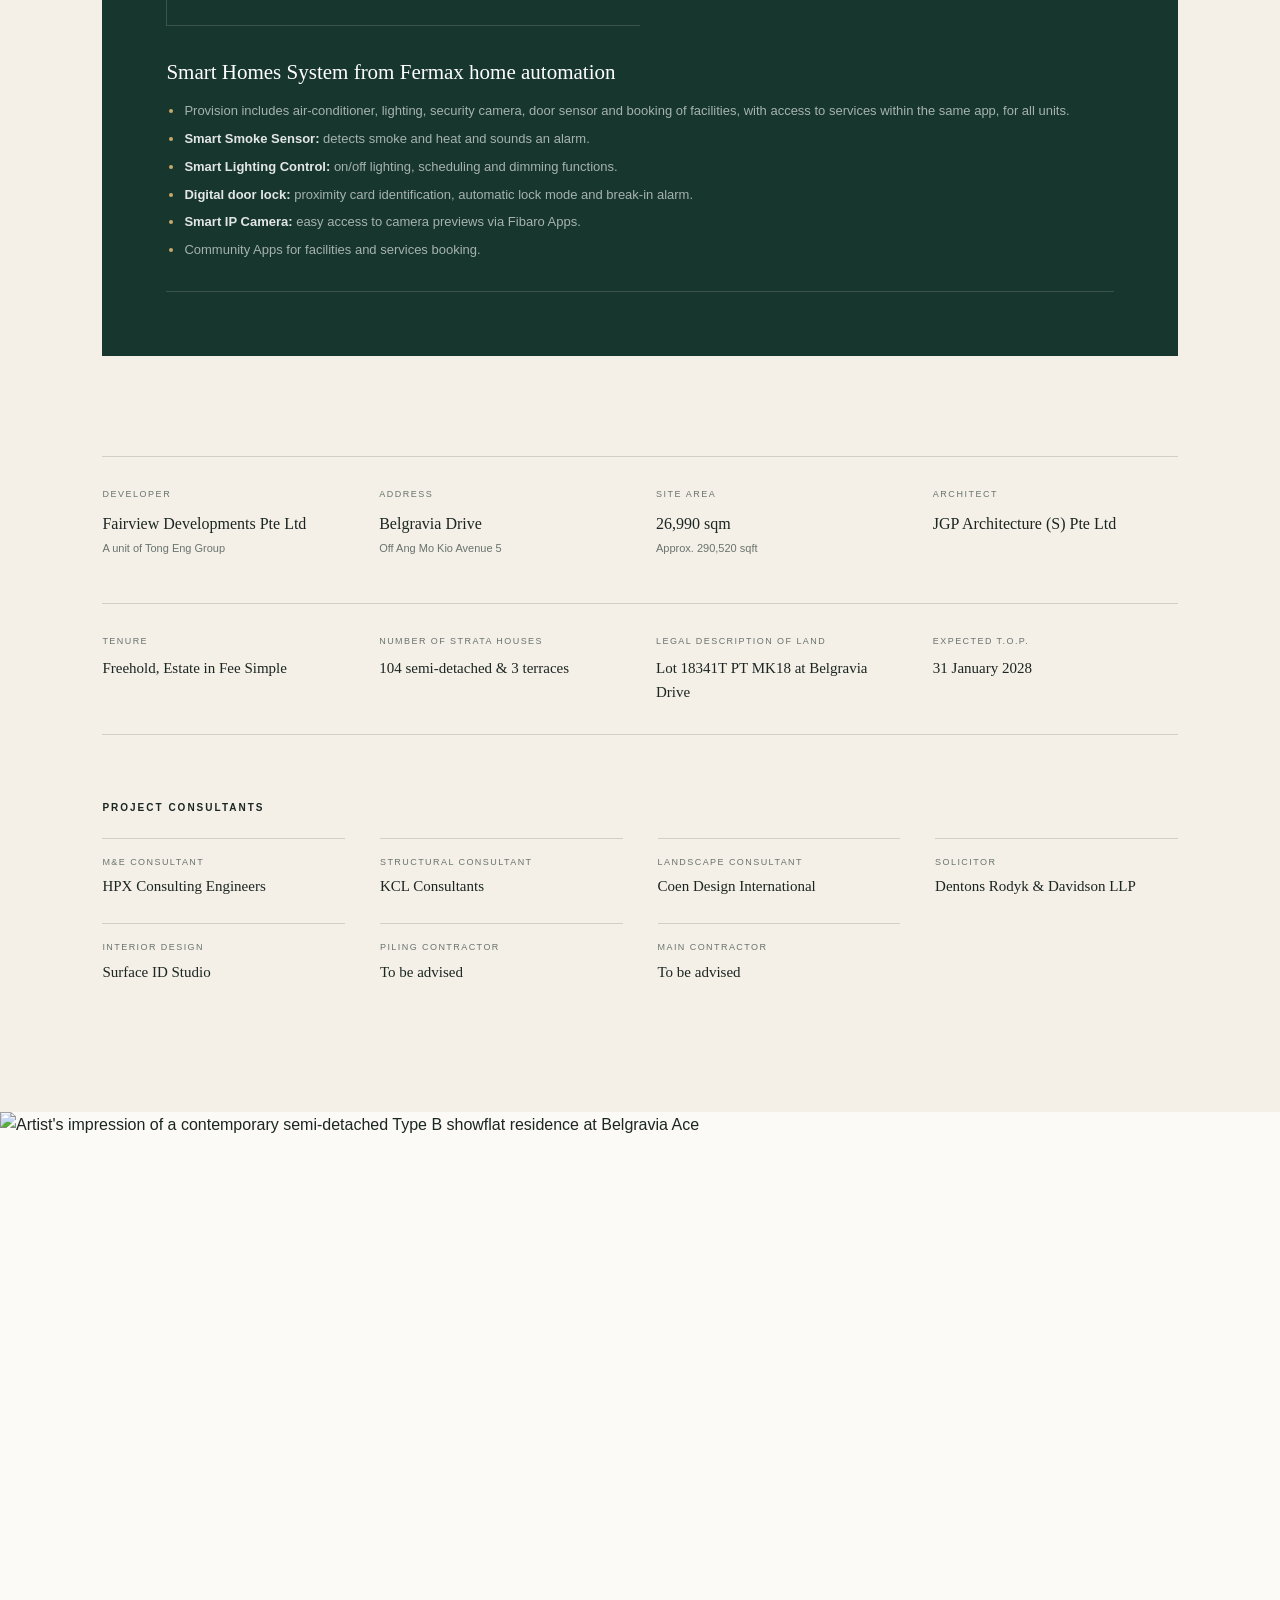
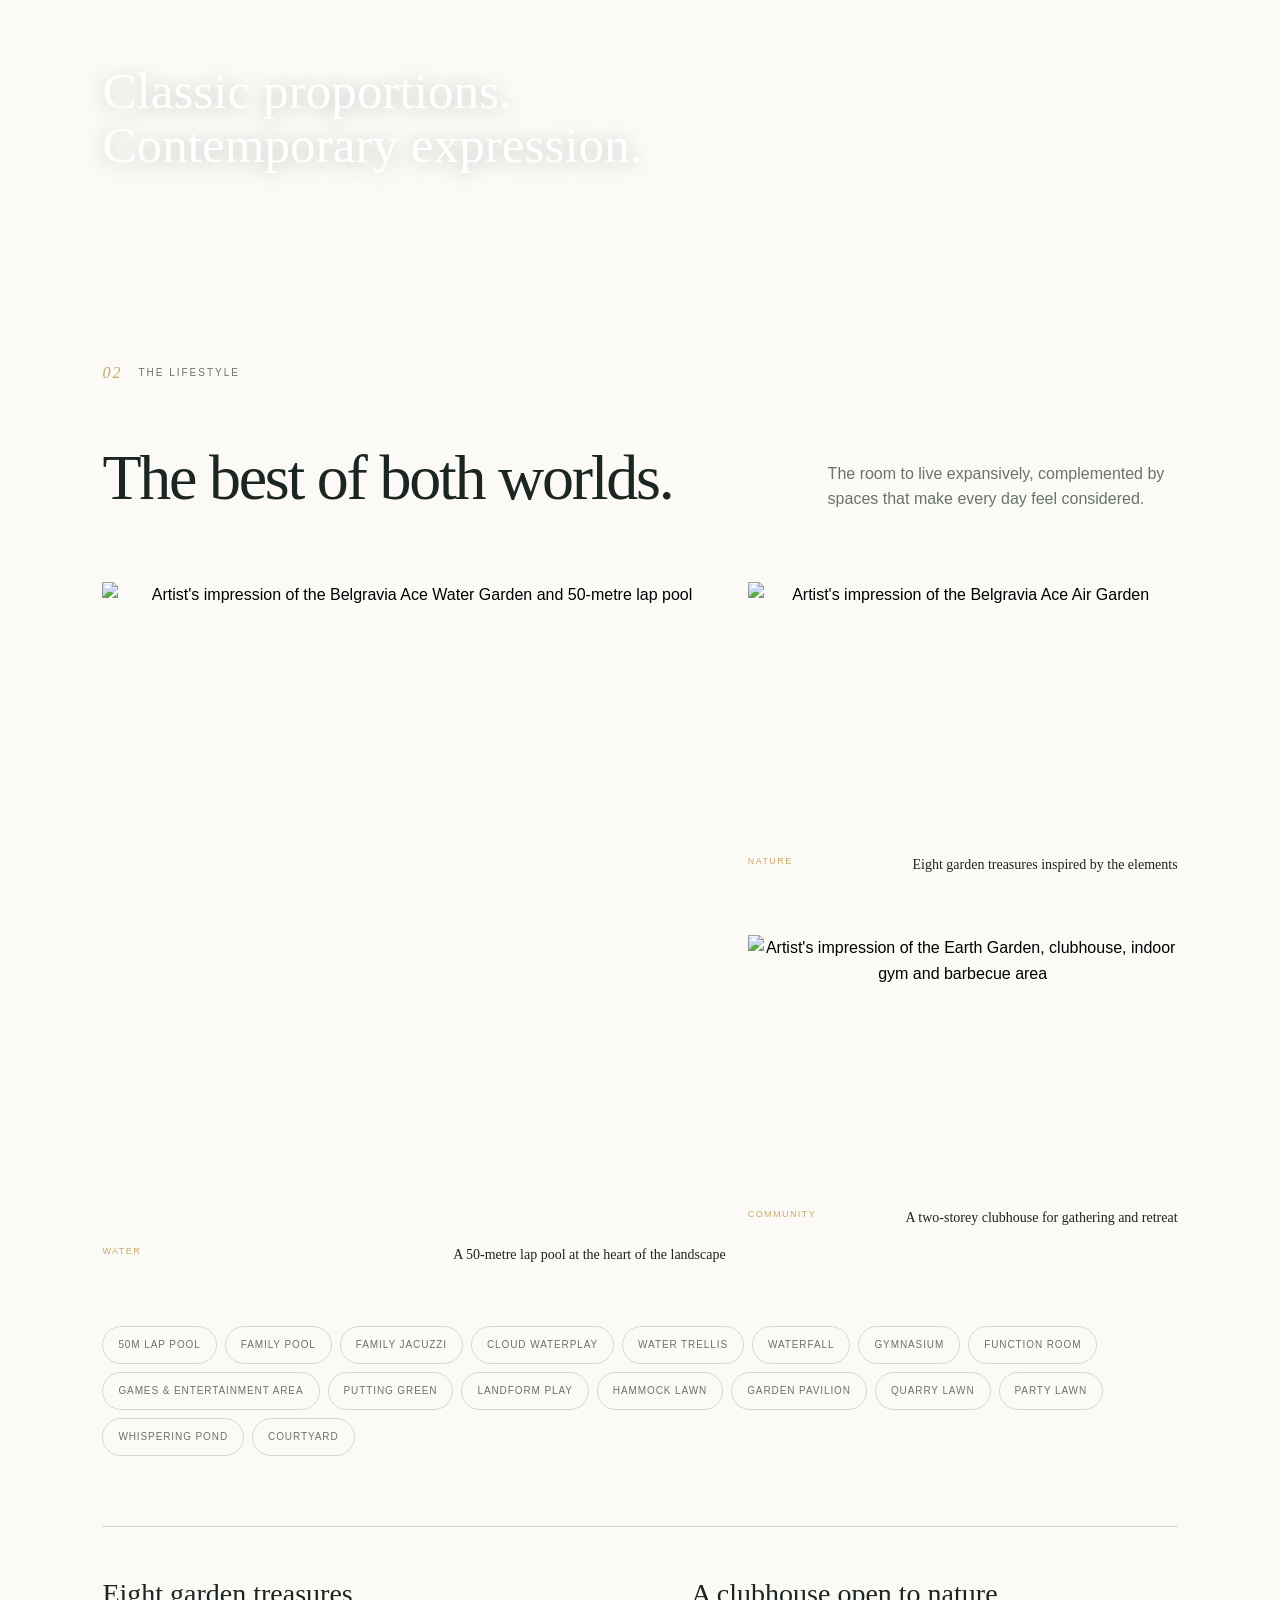
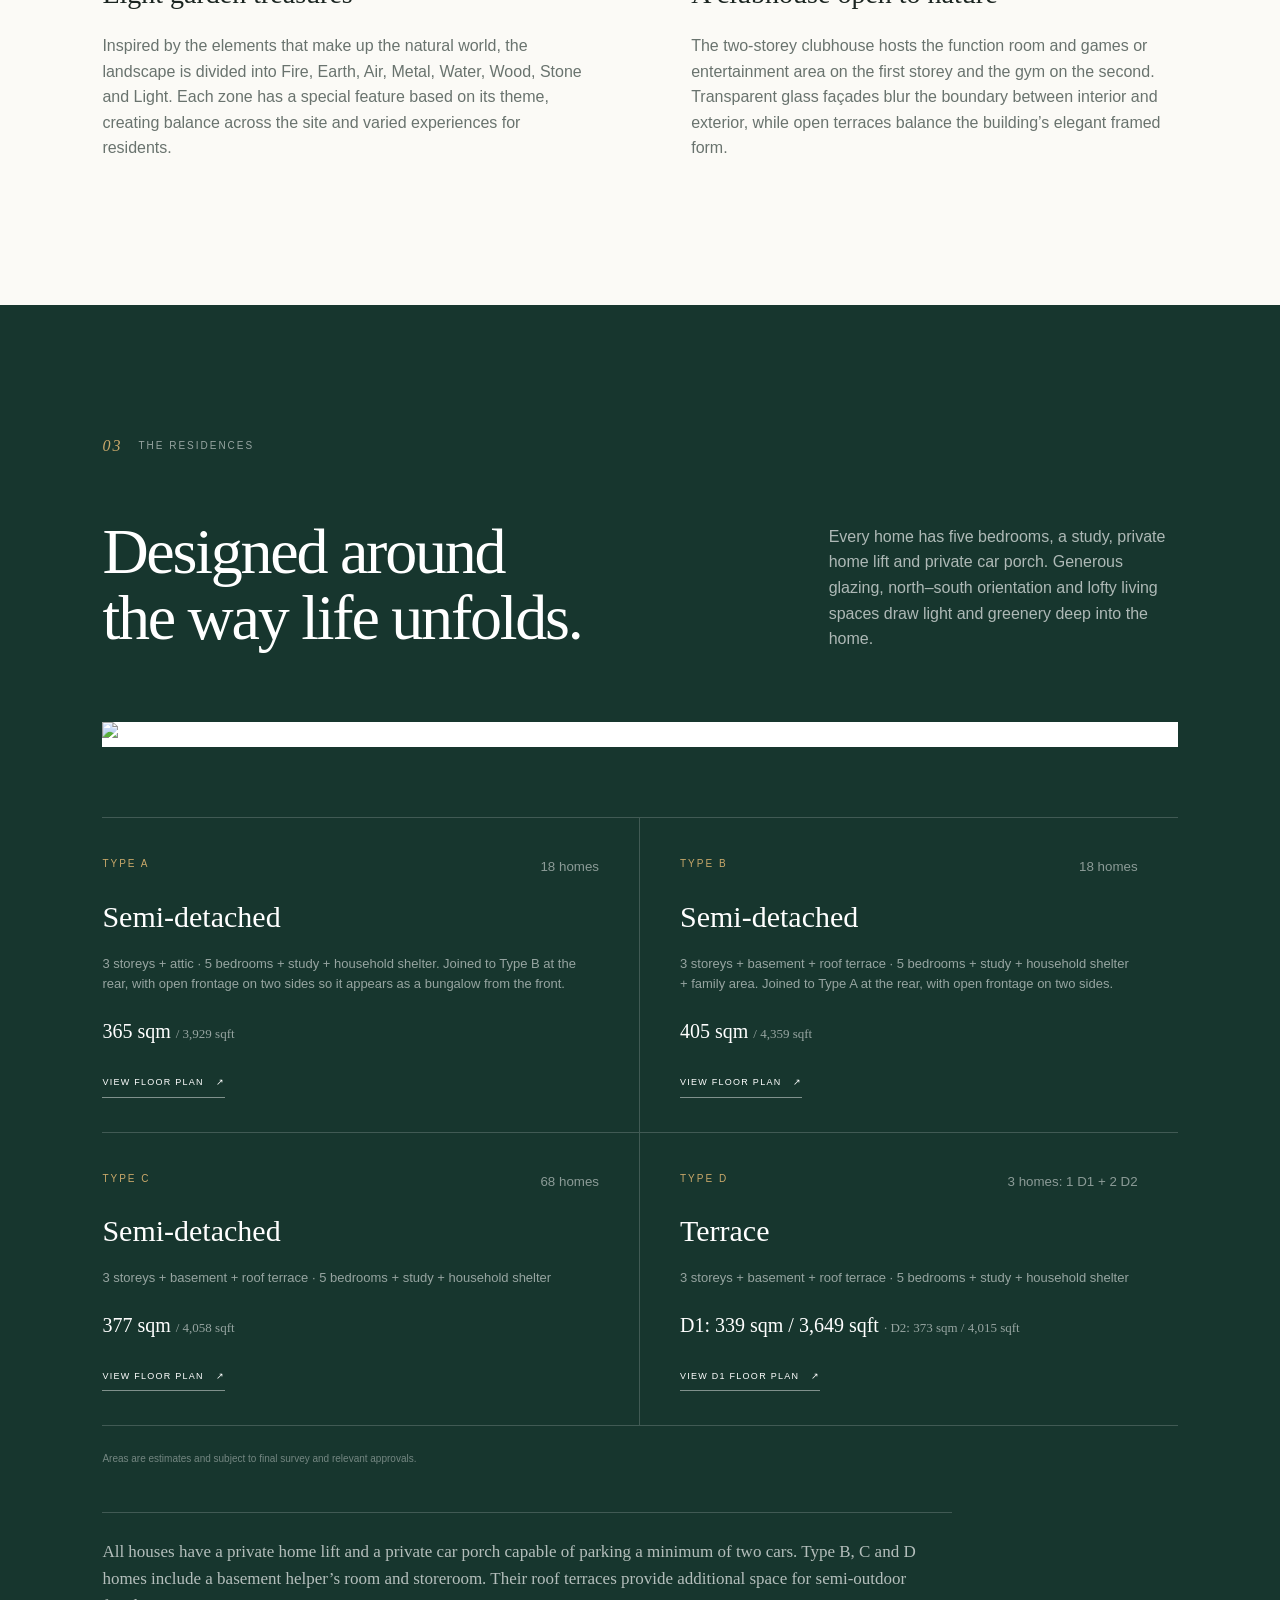
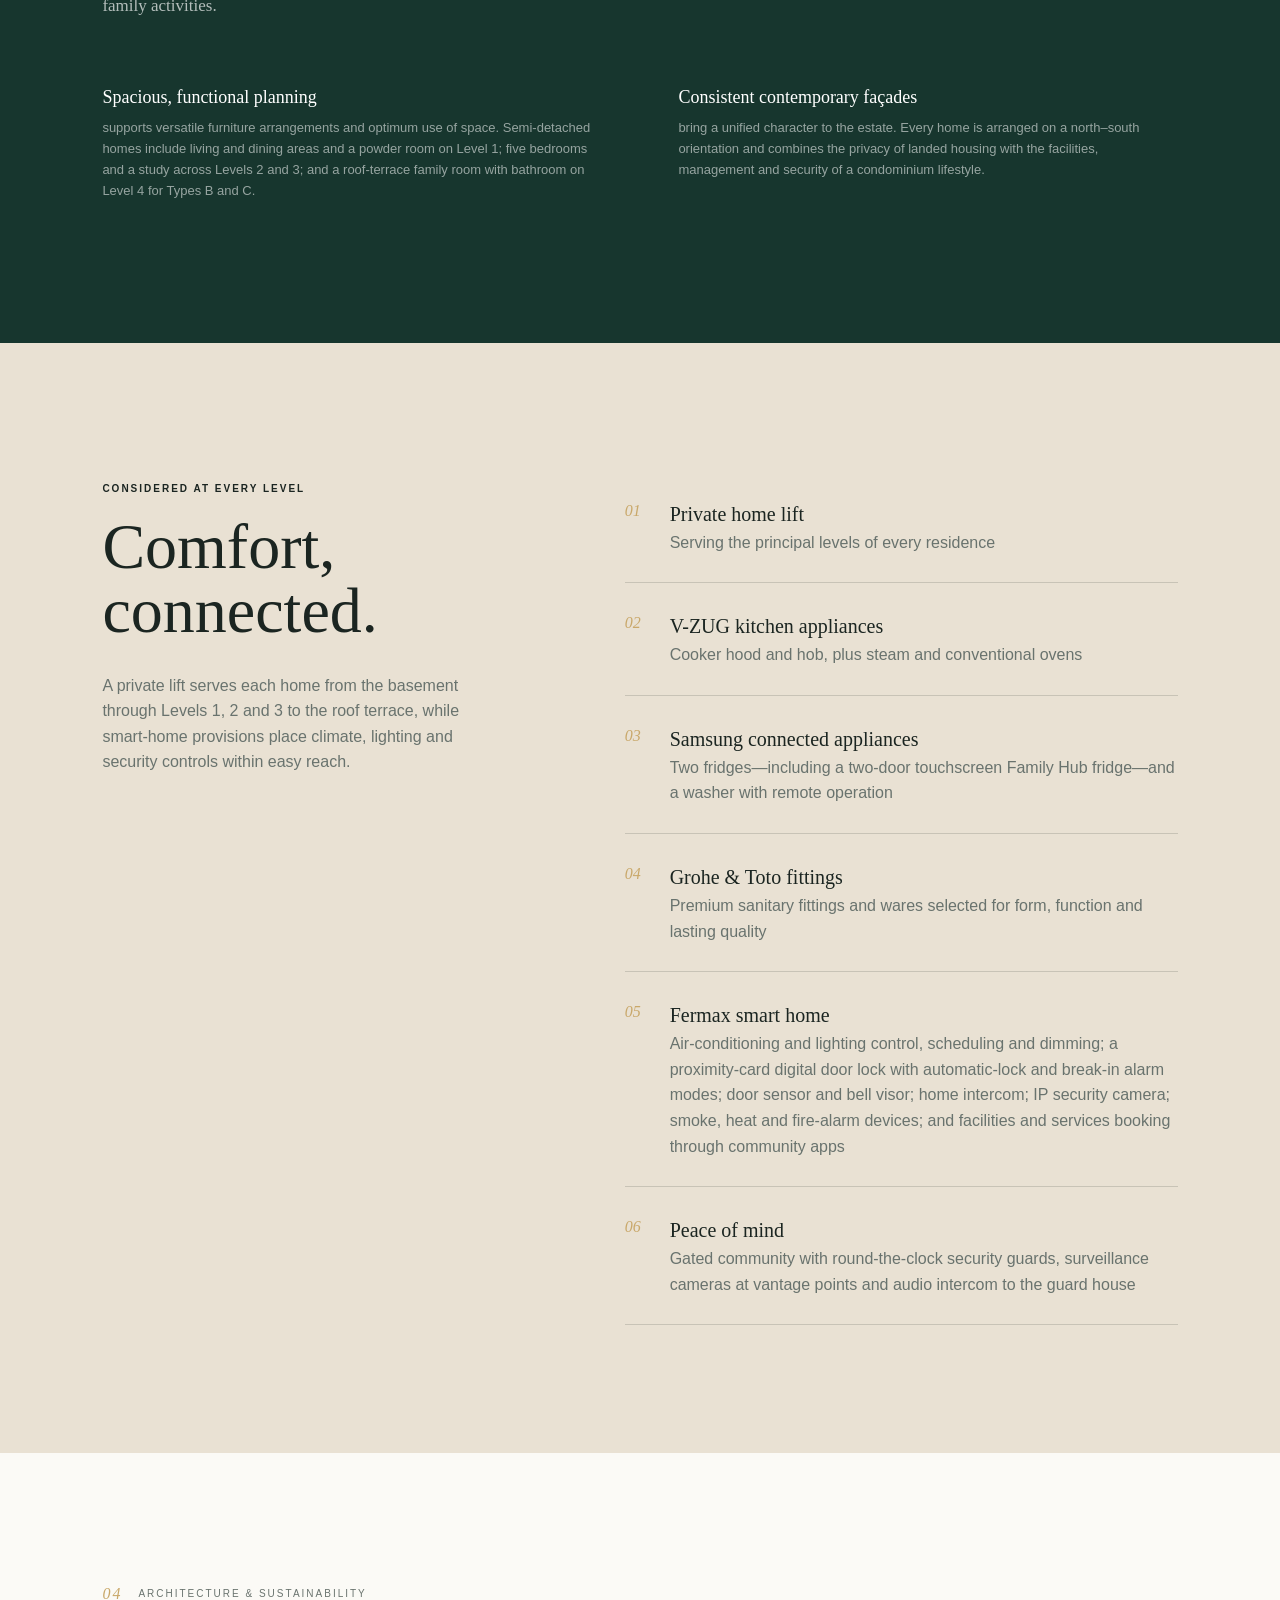
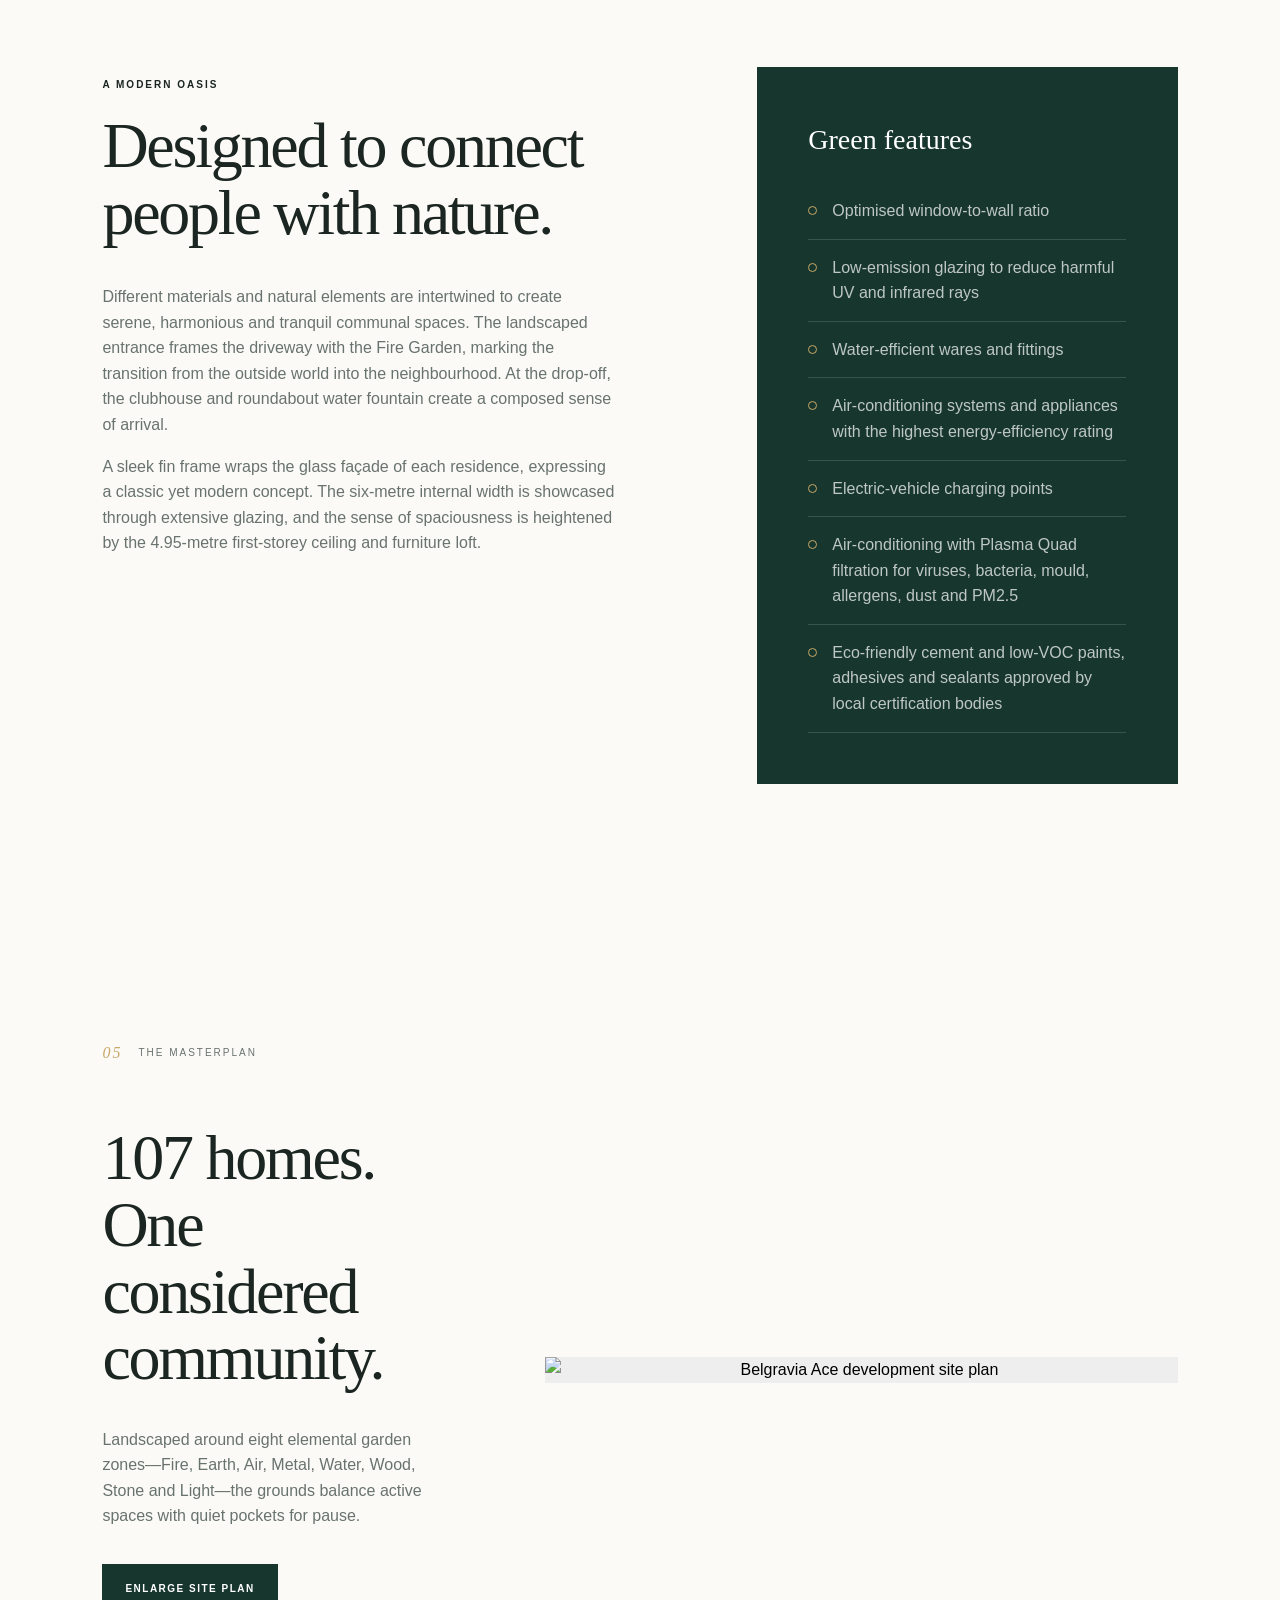
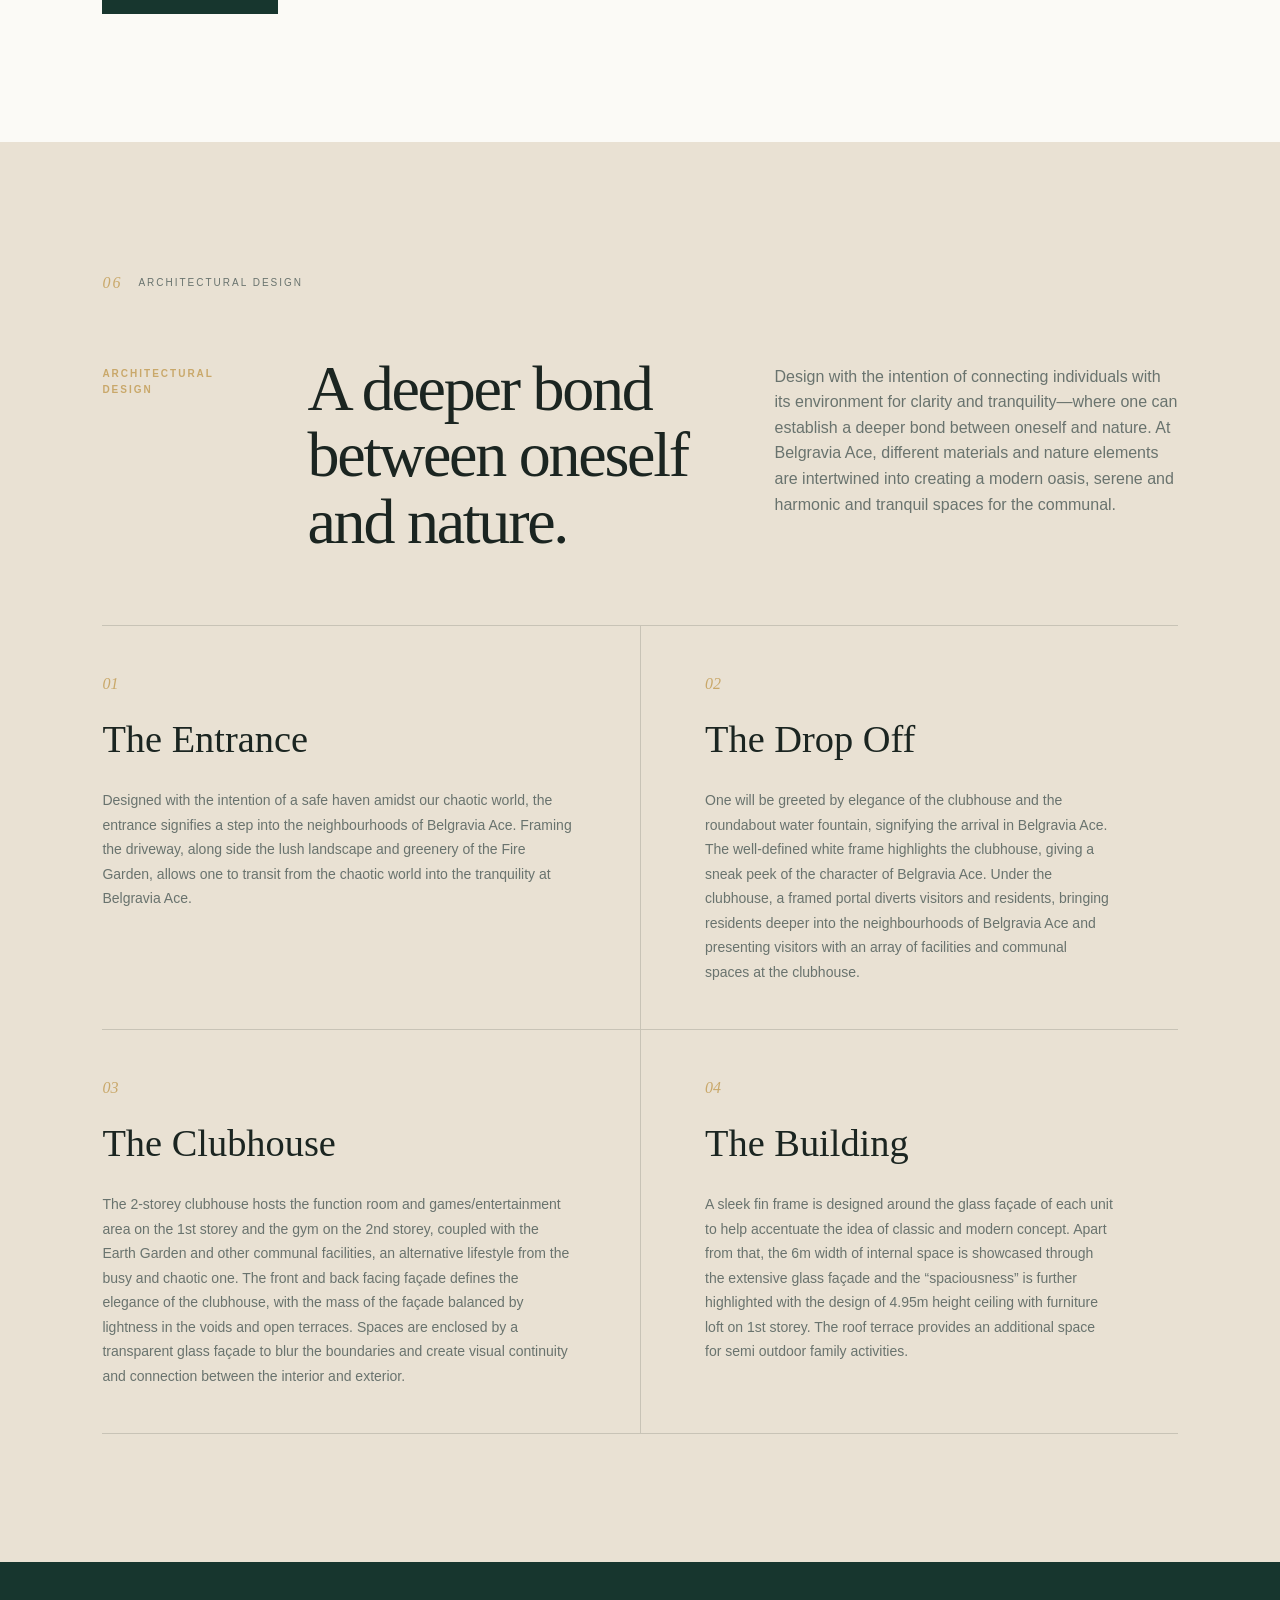
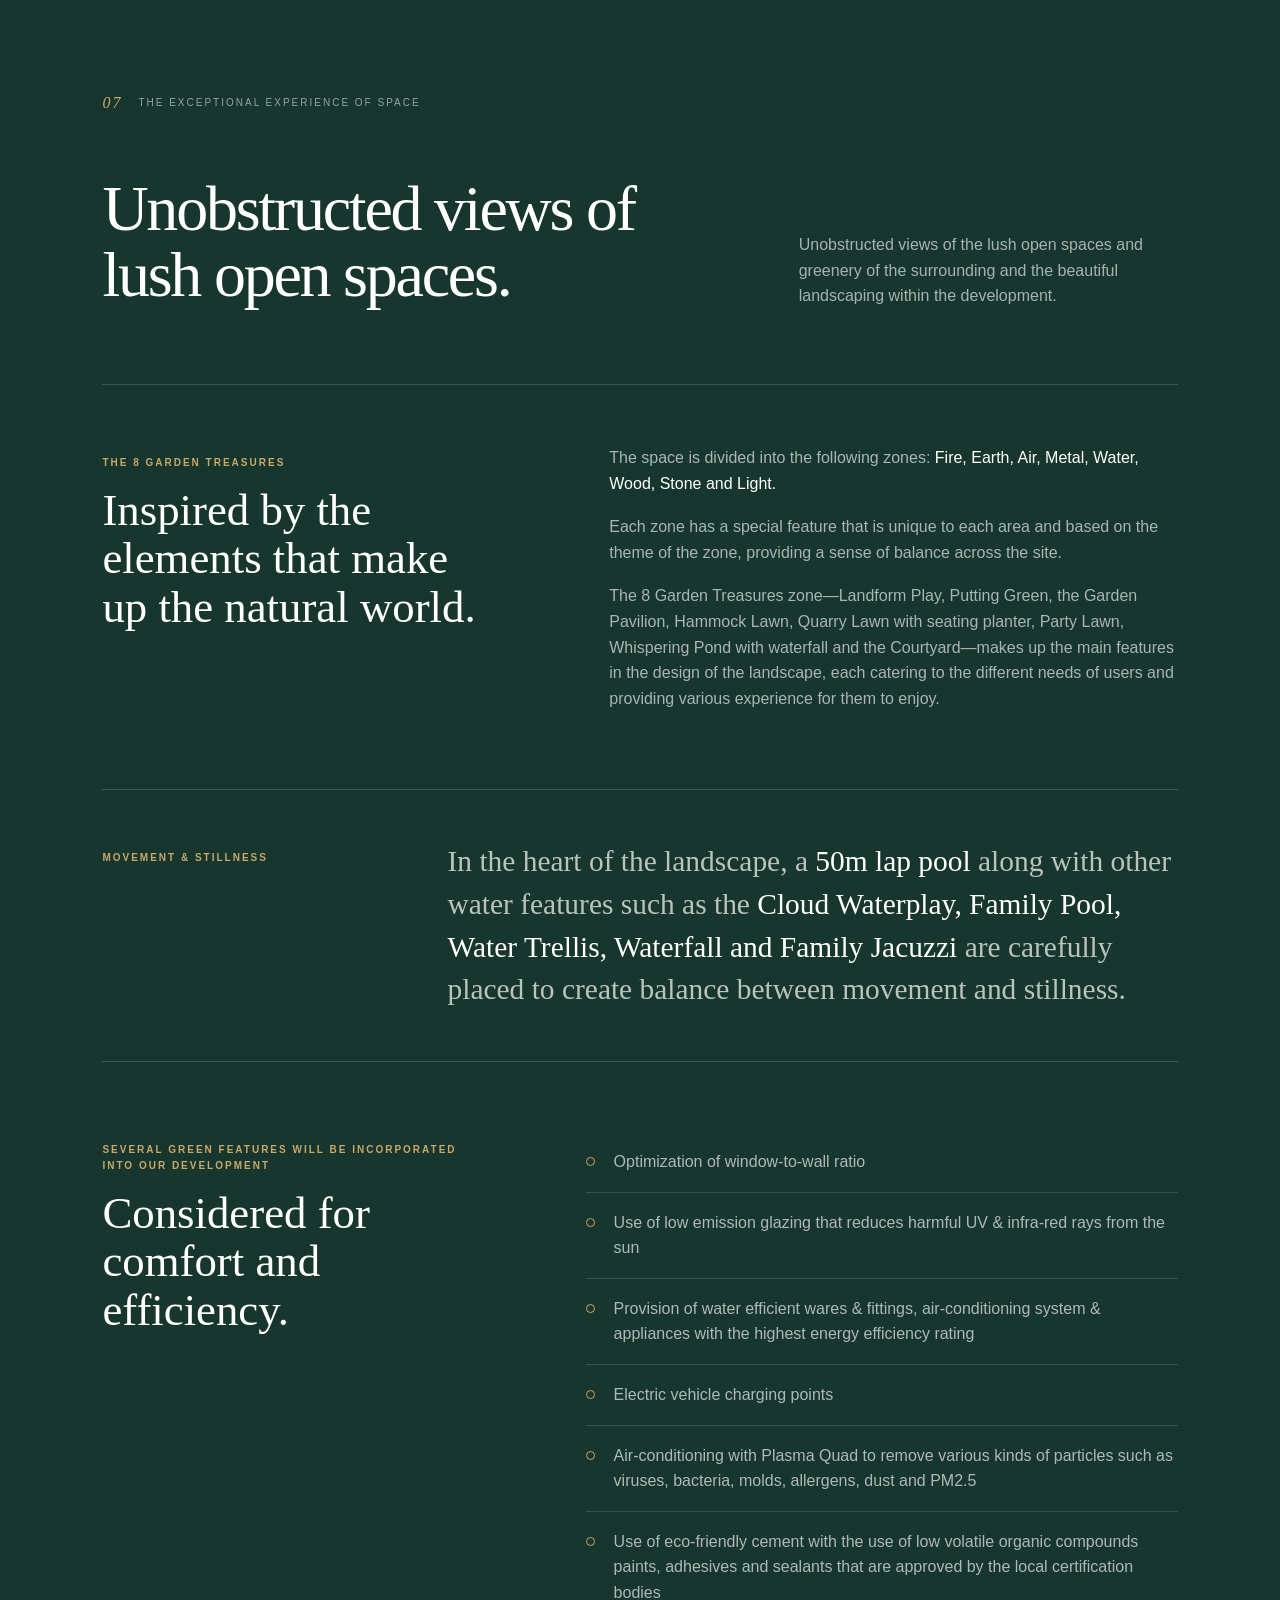
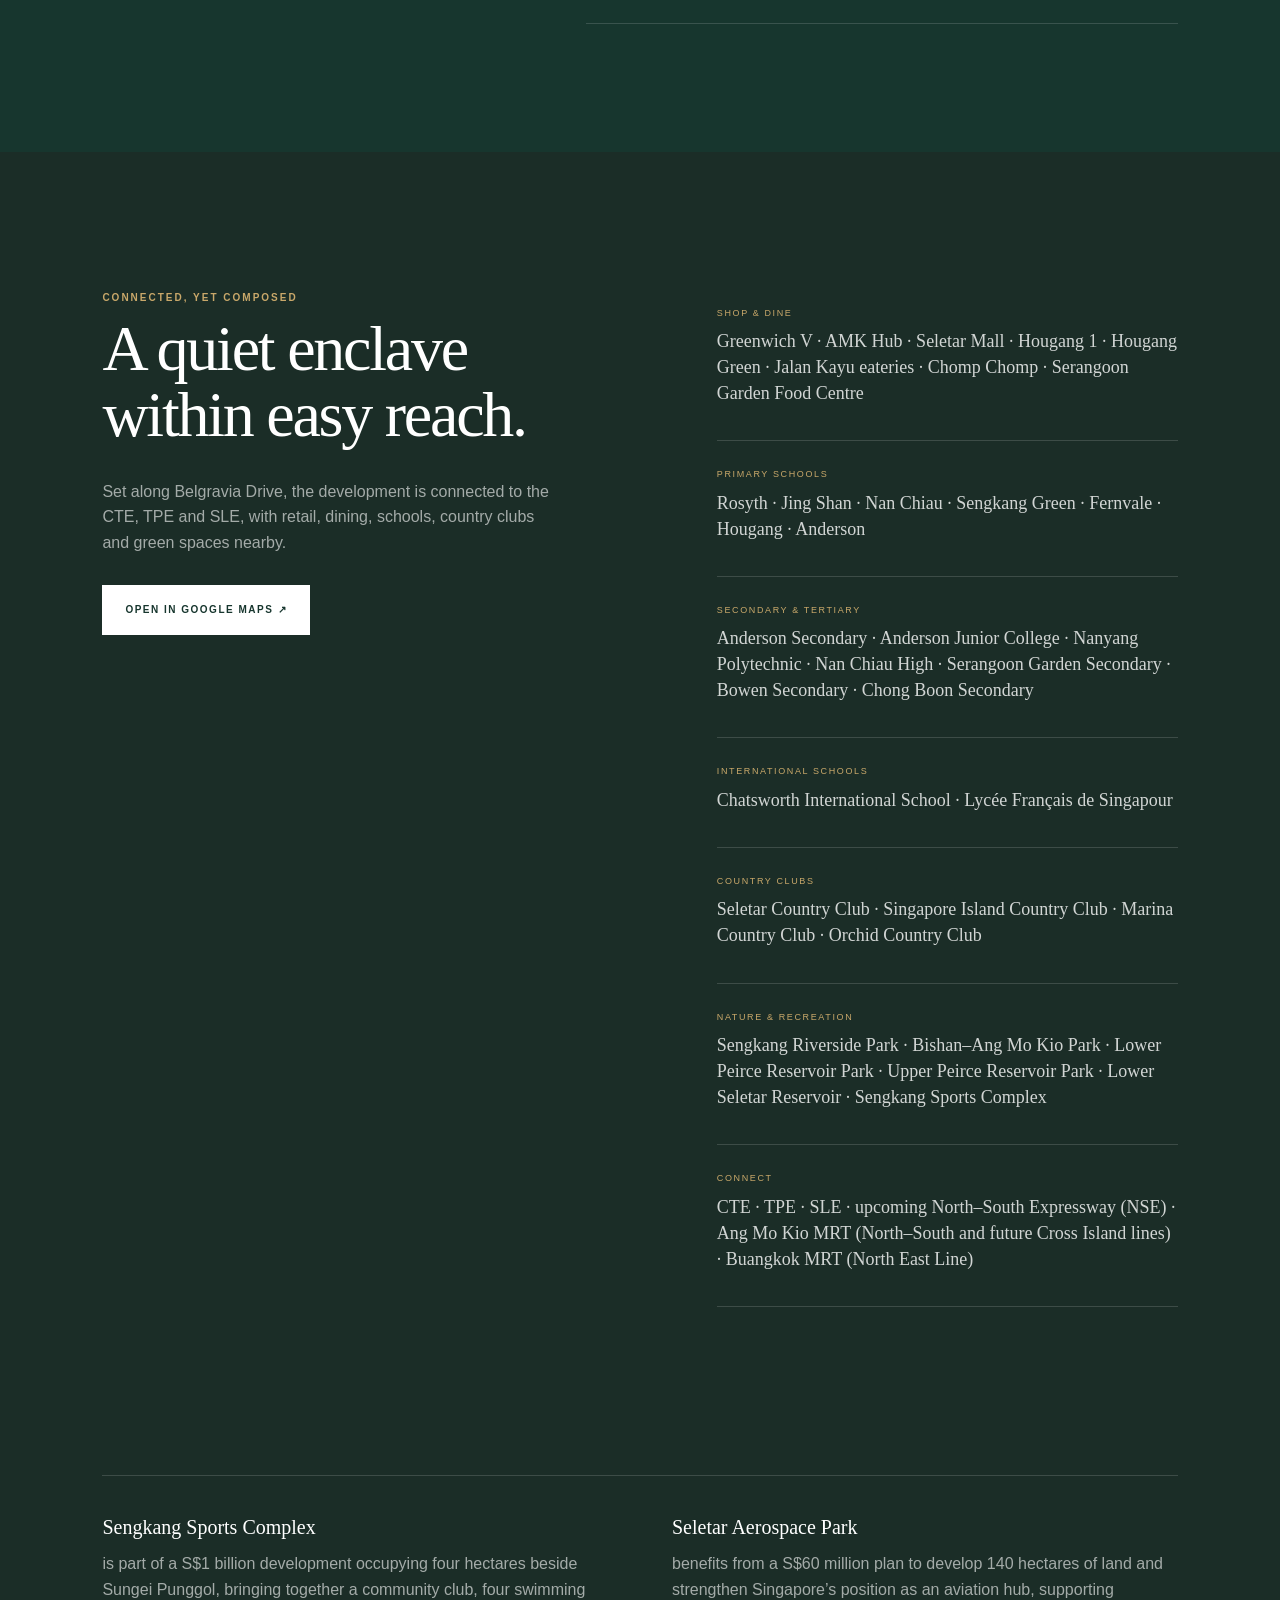
==== commit 19552dee: "multiple changes to add words and images from original weebly website" ====
--- a/index.html
+++ b/index.html
@@ -24,22 +24,18 @@
       <a href="#lifestyle">Lifestyle</a>
       <a href="#residences">Residences</a>
       <a href="#location">Location</a>
+      <a href="#gallery">Gallery</a>
       <a class="nav-cta" href="#enquire">Enquire</a>
     </nav>
   </header>
 
   <main id="main">
     <section class="hero" aria-labelledby="hero-title">
-      <img src="assets/images/hero-main-gate.jpg" alt="Artist's impression of the landscaped entrance to Belgravia Ace">
+      <img src="assets/images/BelgraviaAceLivingRoom.png" alt="Belgravia Ace double-volume living and dining room with private home lift and furniture loft">
       <div class="hero-shade"></div>
-      <div class="hero-content reveal">
-        <p class="eyebrow">The final chapter of a coveted collection</p>
-        <h1 id="hero-title">Landed living.<br><em>Beautifully elevated.</em></h1>
-        <p class="hero-copy">107 exclusive freehold strata homes, set within the calm of Seletar Hills and enriched by the ease of resort-style living.</p>
-        <div class="hero-actions">
-          <a class="button button-light" href="#residences">Explore the homes</a>
-          <a class="text-link" href="#enquire">Arrange a private viewing <span aria-hidden="true">↗</span></a>
-        </div>
+      <div class="hero-title-lockup">
+        <p>Last 16 units</p>
+        <h1 class="hero-center-title" id="hero-title">Belgravia Ace</h1>
       </div>
       <div class="hero-facts" aria-label="Project highlights">
         <div><strong>Freehold</strong><span>Estate in fee simple</span></div>
@@ -49,6 +45,15 @@
     </section>
 
     <section class="intro section" id="overview">
+      <div class="intro-hero-content reveal">
+        <p class="eyebrow">The final chapter of a coveted collection</p>
+        <h2 class="hero-statement">Landed living.<br><em>Beautifully elevated.</em></h2>
+        <p class="hero-copy">107 exclusive freehold strata homes, set within the calm of Seletar Hills and enriched by the ease of resort-style living.</p>
+        <div class="hero-actions">
+          <a class="button button-dark" href="#residences">Explore the homes</a>
+          <a class="text-link" href="#enquire">Arrange a private viewing <span aria-hidden="true">↗</span></a>
+        </div>
+      </div>
       <div class="section-label reveal"><span>01</span> The address</div>
       <div class="intro-grid">
         <h2 class="display reveal">A modern oasis in a storied landed enclave.</h2>
@@ -57,16 +62,112 @@
           <p>Its name takes inspiration from London’s distinguished Belgravia district—an address known for grand homes, quiet streets and enduring prestige.</p>
         </div>
       </div>
+      <div class="source-highlights reveal">
+        <div class="source-highlights-heading">
+          <p class="eyebrow">Freehold</p>
+          <h3>Best Of both world</h3>
+          <p>Landed housing with a Multitude of Facilities</p>
+        </div>
+        <div class="source-highlight-grid">
+          <article>
+            <h4>Landed and condominium lifestyles</h4>
+            <ul>
+              <li>Amalgamation of landed and condominium lifestyles; brings about the best of both worlds.</li>
+              <li>Strata Housing Development sits on a huge site area.</li>
+            </ul>
+          </article>
+          <article>
+            <h4>Modern, well designed homes</h4>
+            <ul><li>External facade consistency.</li></ul>
+          </article>
+          <article>
+            <h4>Gated-community coupled with 24 hours security</h4>
+            <ul>
+              <li>A landed development in a gated community with round the clock security guards and surveillance cameras at vantage points.</li>
+              <li>Audio intercom between dwelling units and guard house.</li>
+            </ul>
+          </article>
+          <article>
+            <h4>North-South Orientation</h4>
+            <ul><li>All units are beautifully arranged in a North-South orientation.</li></ul>
+          </article>
+          <article class="wide">
+            <h4>Spacious Layout</h4>
+            <ul>
+              <li>Spacious and functional layout for versatility in furniture arrangement and the most optimum maximization of space.</li>
+              <li>104 Semi-D: each unit includes living and dining area and powder room at Level 1; 5 bedrooms plus 1 study at Levels 2 and 3; roof terrace and family room with bathroom at Level 4; and helper’s room and storeroom at basement for Types B, C and D.</li>
+            </ul>
+          </article>
+          <article>
+            <h4>Private Carpark</h4>
+            <ul><li>1 private car porch provided at the basement of each unit.</li></ul>
+          </article>
+          <article>
+            <h4>Private Lift</h4>
+            <ul><li>All units come with private home lift serving from basement to Levels 1, 2 and 3 and roof terrace.</li></ul>
+          </article>
+          <article>
+            <h4>V-ZUG</h4>
+            <p class="card-label">Premium kitchen appliances</p>
+            <ul>
+              <li>Cooker hood and hob.</li>
+              <li>Two ovens — steam and conventional.</li>
+            </ul>
+          </article>
+          <article>
+            <h4>Samsung</h4>
+            <p class="card-label">Connected appliances</p>
+            <ul>
+              <li>Two fridges, including one touchscreen two-door fridge.</li>
+              <li>Washing machine with remote operation.</li>
+            </ul>
+          </article>
+          <article>
+            <h4>Toto and Grohe</h4>
+            <p class="card-label">Premium sanitary fittings</p>
+            <ul><li>Sanitary fittings and wares.</li></ul>
+          </article>
+          <article class="wide smart-home-card">
+            <h4>Smart Homes System from Fermax home automation</h4>
+            <ul>
+              <li>Provision includes air-conditioner, lighting, security camera, door sensor and booking of facilities, with access to services within the same app, for all units.</li>
+              <li><strong>Smart Smoke Sensor:</strong> detects smoke and heat and sounds an alarm.</li>
+              <li><strong>Smart Lighting Control:</strong> on/off lighting, scheduling and dimming functions.</li>
+              <li><strong>Digital door lock:</strong> proximity card identification, automatic lock mode and break-in alarm.</li>
+              <li><strong>Smart IP Camera:</strong> easy access to camera previews via Fibaro Apps.</li>
+              <li>Community Apps for facilities and services booking.</li>
+            </ul>
+          </article>
+        </div>
+      </div>
       <div class="project-strip reveal">
         <div><span>Developer</span><strong>Fairview Developments Pte Ltd</strong><small>A unit of Tong Eng Group</small></div>
         <div><span>Address</span><strong>Belgravia Drive</strong><small>Off Ang Mo Kio Avenue 5</small></div>
         <div><span>Site area</span><strong>26,990 sqm</strong><small>Approx. 290,520 sqft</small></div>
         <div><span>Architect</span><strong>JGP Architecture (S) Pte Ltd</strong></div>
       </div>
+      <div class="project-record reveal" aria-label="Complete project particulars">
+        <div><span>Tenure</span><strong>Freehold, Estate in Fee Simple</strong></div>
+        <div><span>Number of strata houses</span><strong>104 semi-detached &amp; 3 terraces</strong></div>
+        <div><span>Legal description of land</span><strong>Lot 18341T PT MK18 at Belgravia Drive</strong></div>
+        <div><span>Expected T.O.P.</span><strong>31 January 2028</strong></div>
+      </div>
+      <div class="consultants reveal">
+        <p class="eyebrow">Project consultants</p>
+        <dl>
+          <div><dt>M&amp;E consultant</dt><dd>HPX Consulting Engineers</dd></div>
+          <div><dt>Structural consultant</dt><dd>KCL Consultants</dd></div>
+          <div><dt>Landscape consultant</dt><dd>Coen Design International</dd></div>
+          <div><dt>Solicitor</dt><dd>Dentons Rodyk &amp; Davidson LLP</dd></div>
+          <div><dt>Interior design</dt><dd>Surface ID Studio</dd></div>
+          <div><dt>Piling contractor</dt><dd>To be advised</dd></div>
+          <div><dt>Main contractor</dt><dd>To be advised</dd></div>
+        </dl>
+      </div>
     </section>
 
     <section class="feature-image" aria-label="Belgravia Ace residence">
-      <img src="assets/images/residence-type-b.jpg" alt="Artist's impression of a contemporary semi-detached residence at Belgravia Ace" loading="lazy">
+      <img src="Weebly_files/belgravia-ace-semid-type-b_orig.jpg" alt="Artist's impression of a contemporary semi-detached Type B showflat residence at Belgravia Ace" loading="lazy">
       <p>Classic proportions.<br>Contemporary expression.</p>
     </section>
 
@@ -78,26 +179,30 @@
       </div>
       <div class="gallery-grid">
         <figure class="gallery-main reveal">
-          <button class="image-button" data-lightbox="assets/images/lap-pool.jpg" data-caption="50-metre lap pool">
-            <img src="assets/images/lap-pool.jpg" alt="Artist's impression of the 50-metre lap pool" loading="lazy">
+          <button class="image-button" data-lightbox="Weebly_files/belgravia-ace-lap-pool_orig.jpg" data-caption="Belgravia Ace Water Garden with 50-metre lap pool">
+            <img src="Weebly_files/belgravia-ace-lap-pool_orig.jpg" alt="Artist's impression of the Belgravia Ace Water Garden and 50-metre lap pool" loading="lazy">
           </button>
           <figcaption><span>Water</span><strong>A 50-metre lap pool at the heart of the landscape</strong></figcaption>
         </figure>
         <figure class="reveal">
-          <button class="image-button" data-lightbox="assets/images/air-garden.jpg" data-caption="Air Garden">
-            <img src="assets/images/air-garden.jpg" alt="Artist's impression of the Air Garden" loading="lazy">
+          <button class="image-button" data-lightbox="Weebly_files/belgravia-ace-air-garden_orig.jpg" data-caption="Belgravia Ace Air Garden">
+            <img src="Weebly_files/belgravia-ace-air-garden_orig.jpg" alt="Artist's impression of the Belgravia Ace Air Garden" loading="lazy">
           </button>
           <figcaption><span>Nature</span><strong>Eight garden treasures inspired by the elements</strong></figcaption>
         </figure>
         <figure class="reveal">
-          <button class="image-button" data-lightbox="assets/images/clubhouse-bbq.jpg" data-caption="Clubhouse and communal spaces">
-            <img src="assets/images/clubhouse-bbq.jpg" alt="Artist's impression of the clubhouse and BBQ pavilion" loading="lazy">
+          <button class="image-button" data-lightbox="Weebly_files/belgravia-ace-clubhouse-bbq_orig.jpg" data-caption="Belgravia Ace Earth Garden with indoor gym and barbecue area">
+            <img src="Weebly_files/belgravia-ace-clubhouse-bbq_orig.jpg" alt="Artist's impression of the Earth Garden, clubhouse, indoor gym and barbecue area" loading="lazy">
           </button>
           <figcaption><span>Community</span><strong>A two-storey clubhouse for gathering and retreat</strong></figcaption>
         </figure>
       </div>
       <div class="amenities reveal">
-        <span>50m lap pool</span><span>Family pool</span><span>Family jacuzzi</span><span>Gymnasium</span><span>Function room</span><span>Putting green</span><span>Hammock lawn</span><span>Waterplay</span><span>Garden pavilion</span>
+        <span>50m lap pool</span><span>Family pool</span><span>Family jacuzzi</span><span>Cloud waterplay</span><span>Water trellis</span><span>Waterfall</span><span>Gymnasium</span><span>Function room</span><span>Games &amp; entertainment area</span><span>Putting green</span><span>Landform play</span><span>Hammock lawn</span><span>Garden pavilion</span><span>Quarry lawn</span><span>Party lawn</span><span>Whispering pond</span><span>Courtyard</span>
+      </div>
+      <div class="editorial-columns reveal">
+        <article><h3>Eight garden treasures</h3><p>Inspired by the elements that make up the natural world, the landscape is divided into Fire, Earth, Air, Metal, Water, Wood, Stone and Light. Each zone has a special feature based on its theme, creating balance across the site and varied experiences for residents.</p></article>
+        <article><h3>A clubhouse open to nature</h3><p>The two-storey clubhouse hosts the function room and games or entertainment area on the first storey and the gym on the second. Transparent glass façades blur the boundary between interior and exterior, while open terraces balance the building’s elegant framed form.</p></article>
       </div>
     </section>
 
@@ -107,66 +212,164 @@
         <h2 class="display reveal">Designed around<br>the way life unfolds.</h2>
         <p class="reveal">Every home has five bedrooms, a study, private home lift and private car porch. Generous glazing, north–south orientation and lofty living spaces draw light and greenery deep into the home.</p>
       </div>
-      <img class="ceiling-image reveal" src="assets/images/ceiling-height.png" alt="Illustration highlighting the generous ceiling height and loft-like living space" loading="lazy">
+      <img class="ceiling-image reveal" src="Weebly_files/belgravia-ace-ceiling-height_orig.png" alt="Diagram of the living and dining area ceiling height and furniture loft" loading="lazy">
       <div class="home-types">
         <article class="home-card reveal">
           <div><span>Type A</span><small>18 homes</small></div>
           <h3>Semi-detached</h3>
-          <p>3 storeys + attic · 5 bedrooms + study + household shelter</p>
+          <p>3 storeys + attic · 5 bedrooms + study + household shelter. Joined to Type B at the rear, with open frontage on two sides so it appears as a bungalow from the front.</p>
           <p class="area">365 sqm <span>/ 3,929 sqft</span></p>
-          <button class="plan-link" data-lightbox="assets/images/floor-plan-a.png" data-caption="Type A semi-detached floor plan">View floor plan <span>↗</span></button>
+          <button class="plan-link" data-lightbox="Weebly_files/belgravia-ace-semi-detached-type-a-layout_orig.png" data-caption="Type A semi-detached floor plan">View floor plan <span>↗</span></button>
         </article>
         <article class="home-card reveal">
           <div><span>Type B</span><small>18 homes</small></div>
           <h3>Semi-detached</h3>
-          <p>3 storeys + basement + roof terrace · 5 bedrooms + study + family area</p>
+          <p>3 storeys + basement + roof terrace · 5 bedrooms + study + household shelter + family area. Joined to Type A at the rear, with open frontage on two sides.</p>
           <p class="area">405 sqm <span>/ 4,359 sqft</span></p>
-          <button class="plan-link" data-lightbox="assets/images/floor-plan-b.png" data-caption="Type B semi-detached floor plan">View floor plan <span>↗</span></button>
+          <button class="plan-link" data-lightbox="Weebly_files/belgravia-ace-semi-detached-type-b-layout_orig.png" data-caption="Type B semi-detached floor plan">View floor plan <span>↗</span></button>
         </article>
         <article class="home-card reveal">
           <div><span>Type C</span><small>68 homes</small></div>
           <h3>Semi-detached</h3>
           <p>3 storeys + basement + roof terrace · 5 bedrooms + study + household shelter</p>
           <p class="area">377 sqm <span>/ 4,058 sqft</span></p>
-          <button class="plan-link" data-lightbox="assets/images/floor-plan-c.png" data-caption="Type C semi-detached floor plan">View floor plan <span>↗</span></button>
+          <button class="plan-link" data-lightbox="Weebly_files/belgravia-ace-semi-detached-type-c-layout_orig.png" data-caption="Type C semi-detached floor plan">View floor plan <span>↗</span></button>
         </article>
         <article class="home-card reveal">
-          <div><span>Type D</span><small>3 homes</small></div>
+          <div><span>Type D</span><small>3 homes: 1 D1 + 2 D2</small></div>
           <h3>Terrace</h3>
           <p>3 storeys + basement + roof terrace · 5 bedrooms + study + household shelter</p>
-          <p class="area">339–373 sqm <span>/ 3,649–4,015 sqft</span></p>
-          <button class="plan-link" data-lightbox="assets/images/floor-plan-d1.png" data-caption="Type D terrace floor plan">View floor plan <span>↗</span></button>
+          <p class="area">D1: 339 sqm / 3,649 sqft <span>· D2: 373 sqm / 4,015 sqft</span></p>
+          <button class="plan-link" data-lightbox="Weebly_files/belgravia-ace-terrace-type-d1-layout_orig.png" data-caption="Type D1 intermediate terrace floor plan">View D1 floor plan <span>↗</span></button>
         </article>
       </div>
       <p class="fine-print">Areas are estimates and subject to final survey and relevant approvals.</p>
+      <p class="residence-note reveal">All houses have a private home lift and a private car porch capable of parking a minimum of two cars. Type B, C and D homes include a basement helper’s room and storeroom. Their roof terraces provide additional space for semi-outdoor family activities.</p>
+      <div class="residence-program reveal">
+        <p><strong>Spacious, functional planning</strong> supports versatile furniture arrangements and optimum use of space. Semi-detached homes include living and dining areas and a powder room on Level 1; five bedrooms and a study across Levels 2 and 3; and a roof-terrace family room with bathroom on Level 4 for Types B and C.</p>
+        <p><strong>Consistent contemporary façades</strong> bring a unified character to the estate. Every home is arranged on a north–south orientation and combines the privacy of landed housing with the facilities, management and security of a condominium lifestyle.</p>
+      </div>
     </section>
 
     <section class="details section">
       <div class="details-copy reveal">
         <p class="eyebrow">Considered at every level</p>
         <h2>Comfort, connected.</h2>
-        <p>A private lift serves each home, while smart-home provisions place climate, lighting and security controls within easy reach.</p>
+        <p>A private lift serves each home from the basement through Levels 1, 2 and 3 to the roof terrace, while smart-home provisions place climate, lighting and security controls within easy reach.</p>
       </div>
       <div class="detail-list reveal">
         <div><span>01</span><p><strong>Private home lift</strong>Serving the principal levels of every residence</p></div>
-        <div><span>02</span><p><strong>Curated appliances</strong>V-ZUG and Samsung kitchen and laundry appliances</p></div>
-        <div><span>03</span><p><strong>Refined fittings</strong>Sanitary fittings and wares by Grohe and Toto</p></div>
-        <div><span>04</span><p><strong>Smart home</strong>Fermax automation provisions for comfort and security</p></div>
-        <div><span>05</span><p><strong>Peace of mind</strong>Gated community with 24-hour security</p></div>
+        <div><span>02</span><p><strong>V-ZUG kitchen appliances</strong>Cooker hood and hob, plus steam and conventional ovens</p></div>
+        <div><span>03</span><p><strong>Samsung connected appliances</strong>Two fridges—including a two-door touchscreen Family Hub fridge—and a washer with remote operation</p></div>
+        <div><span>04</span><p><strong>Grohe &amp; Toto fittings</strong>Premium sanitary fittings and wares selected for form, function and lasting quality</p></div>
+        <div><span>05</span><p><strong>Fermax smart home</strong>Air-conditioning and lighting control, scheduling and dimming; a proximity-card digital door lock with automatic-lock and break-in alarm modes; door sensor and bell visor; home intercom; IP security camera; smoke, heat and fire-alarm devices; and facilities and services booking through community apps</p></div>
+        <div><span>06</span><p><strong>Peace of mind</strong>Gated community with round-the-clock security guards, surveillance cameras at vantage points and audio intercom to the guard house</p></div>
+      </div>
+    </section>
+
+    <section class="architecture section">
+      <div class="section-label reveal"><span>04</span> Architecture &amp; sustainability</div>
+      <div class="architecture-grid">
+        <div class="reveal">
+          <p class="eyebrow">A modern oasis</p>
+          <h2 class="display">Designed to connect people with nature.</h2>
+          <p>Different materials and natural elements are intertwined to create serene, harmonious and tranquil communal spaces. The landscaped entrance frames the driveway with the Fire Garden, marking the transition from the outside world into the neighbourhood. At the drop-off, the clubhouse and roundabout water fountain create a composed sense of arrival.</p>
+          <p>A sleek fin frame wraps the glass façade of each residence, expressing a classic yet modern concept. The six-metre internal width is showcased through extensive glazing, and the sense of spaciousness is heightened by the 4.95-metre first-storey ceiling and furniture loft.</p>
+        </div>
+        <div class="green-list reveal">
+          <h3>Green features</h3>
+          <ul>
+            <li>Optimised window-to-wall ratio</li>
+            <li>Low-emission glazing to reduce harmful UV and infrared rays</li>
+            <li>Water-efficient wares and fittings</li>
+            <li>Air-conditioning systems and appliances with the highest energy-efficiency rating</li>
+            <li>Electric-vehicle charging points</li>
+            <li>Air-conditioning with Plasma Quad filtration for viruses, bacteria, mould, allergens, dust and PM2.5</li>
+            <li>Eco-friendly cement and low-VOC paints, adhesives and sealants approved by local certification bodies</li>
+          </ul>
+        </div>
       </div>
     </section>
 
     <section class="site-plan-section section">
-      <div class="section-label reveal"><span>04</span> The masterplan</div>
+      <div class="section-label reveal"><span>05</span> The masterplan</div>
       <div class="site-plan-grid">
         <div class="reveal">
           <h2 class="display">107 homes.<br>One considered community.</h2>
           <p>Landscaped around eight elemental garden zones—Fire, Earth, Air, Metal, Water, Wood, Stone and Light—the grounds balance active spaces with quiet pockets for pause.</p>
-          <button class="button button-dark" data-lightbox="assets/images/site-plan.png" data-caption="Belgravia Ace site plan">Enlarge site plan</button>
-        </div>
-        <button class="site-plan-image reveal" data-lightbox="assets/images/site-plan.png" data-caption="Belgravia Ace site plan">
-          <img src="assets/images/site-plan.png" alt="Belgravia Ace development site plan" loading="lazy">
+          <button class="button button-dark" data-lightbox="Weebly_files/belgravia-ace-site-plan_orig.png" data-caption="Belgravia Ace site plan">Enlarge site plan</button>
+        </div>
+        <button class="site-plan-image reveal" data-lightbox="Weebly_files/belgravia-ace-site-plan_orig.png" data-caption="Belgravia Ace site plan">
+          <img src="Weebly_files/belgravia-ace-site-plan_orig.png" alt="Belgravia Ace development site plan" loading="lazy">
         </button>
+      </div>
+    </section>
+
+    <section class="architectural-story section">
+      <div class="section-label reveal"><span>06</span> Architectural design</div>
+      <div class="architectural-story-intro reveal">
+        <p class="eyebrow">Architectural design</p>
+        <h2 class="display">A deeper bond between oneself and nature.</h2>
+        <p>Design with the intention of connecting individuals with its environment for clarity and tranquility—where one can establish a deeper bond between oneself and nature. At Belgravia Ace, different materials and nature elements are intertwined into creating a modern oasis, serene and harmonic and tranquil spaces for the communal.</p>
+      </div>
+      <div class="architectural-story-grid">
+        <article class="reveal">
+          <span>01</span>
+          <h3>The Entrance</h3>
+          <p>Designed with the intention of a safe haven amidst our chaotic world, the entrance signifies a step into the neighbourhoods of Belgravia Ace. Framing the driveway, along side the lush landscape and greenery of the Fire Garden, allows one to transit from the chaotic world into the tranquility at Belgravia Ace.</p>
+        </article>
+        <article class="reveal">
+          <span>02</span>
+          <h3>The Drop Off</h3>
+          <p>One will be greeted by elegance of the clubhouse and the roundabout water fountain, signifying the arrival in Belgravia Ace. The well-defined white frame highlights the clubhouse, giving a sneak peek of the character of Belgravia Ace. Under the clubhouse, a framed portal diverts visitors and residents, bringing residents deeper into the neighbourhoods of Belgravia Ace and presenting visitors with an array of facilities and communal spaces at the clubhouse.</p>
+        </article>
+        <article class="reveal">
+          <span>03</span>
+          <h3>The Clubhouse</h3>
+          <p>The 2-storey clubhouse hosts the function room and games/entertainment area on the 1st storey and the gym on the 2nd storey, coupled with the Earth Garden and other communal facilities, an alternative lifestyle from the busy and chaotic one. The front and back facing façade defines the elegance of the clubhouse, with the mass of the façade balanced by lightness in the voids and open terraces. Spaces are enclosed by a transparent glass façade to blur the boundaries and create visual continuity and connection between the interior and exterior.</p>
+        </article>
+        <article class="reveal">
+          <span>04</span>
+          <h3>The Building</h3>
+          <p>A sleek fin frame is designed around the glass façade of each unit to help accentuate the idea of classic and modern concept. Apart from that, the 6m width of internal space is showcased through the extensive glass façade and the “spaciousness” is further highlighted with the design of 4.95m height ceiling with furniture loft on 1st storey. The roof terrace provides an additional space for semi outdoor family activities.</p>
+        </article>
+      </div>
+    </section>
+
+    <section class="exceptional-space section">
+      <div class="section-label reveal"><span>07</span> The exceptional experience of space</div>
+      <div class="exceptional-space-intro reveal">
+        <h2 class="display">Unobstructed views of lush open spaces.</h2>
+        <p>Unobstructed views of the lush open spaces and greenery of the surrounding and the beautiful landscaping within the development.</p>
+      </div>
+      <div class="garden-story reveal">
+        <div>
+          <p class="eyebrow">The 8 Garden Treasures</p>
+          <h3>Inspired by the elements that make up the natural world.</h3>
+        </div>
+        <div class="garden-story-copy">
+          <p>The space is divided into the following zones: <strong>Fire, Earth, Air, Metal, Water, Wood, Stone and Light.</strong></p>
+          <p>Each zone has a special feature that is unique to each area and based on the theme of the zone, providing a sense of balance across the site.</p>
+          <p>The 8 Garden Treasures zone—Landform Play, Putting Green, the Garden Pavilion, Hammock Lawn, Quarry Lawn with seating planter, Party Lawn, Whispering Pond with waterfall and the Courtyard—makes up the main features in the design of the landscape, each catering to the different needs of users and providing various experience for them to enjoy.</p>
+        </div>
+      </div>
+      <div class="water-balance reveal">
+        <p class="eyebrow">Movement &amp; stillness</p>
+        <p>In the heart of the landscape, a <strong>50m lap pool</strong> along with other water features such as the <strong>Cloud Waterplay, Family Pool, Water Trellis, Waterfall and Family Jacuzzi</strong> are carefully placed to create balance between movement and stillness.</p>
+      </div>
+      <div class="exceptional-green reveal">
+        <div>
+          <p class="eyebrow">Several green features will be incorporated into our development</p>
+          <h3>Considered for comfort and efficiency.</h3>
+        </div>
+        <ul>
+          <li>Optimization of window-to-wall ratio</li>
+          <li>Use of low emission glazing that reduces harmful UV &amp; infra-red rays from the sun</li>
+          <li>Provision of water efficient wares &amp; fittings, air-conditioning system &amp; appliances with the highest energy efficiency rating</li>
+          <li>Electric vehicle charging points</li>
+          <li>Air-conditioning with Plasma Quad to remove various kinds of particles such as viruses, bacteria, molds, allergens, dust and PM2.5</li>
+          <li>Use of eco-friendly cement with the use of low volatile organic compounds paints, adhesives and sealants that are approved by the local certification bodies</li>
+        </ul>
       </div>
     </section>
 
@@ -178,10 +381,57 @@
         <a class="button button-light" href="https://www.google.com/maps/search/?api=1&query=1.3796094,103.8648944" target="_blank" rel="noopener">Open in Google Maps ↗</a>
       </div>
       <div class="location-list reveal">
-        <div><span>Shop & dine</span><p>Greenwich V · Seletar Mall · AMK Hub · Jalan Kayu · Serangoon Gardens</p></div>
-        <div><span>Learn</span><p>Rosyth School · Anderson Primary & Secondary · Nanyang Polytechnic · Nan Chiau High</p></div>
-        <div><span>Unwind</span><p>Seletar Country Club · Sengkang Riverside Park · Lower Peirce Reservoir Park</p></div>
-        <div><span>Connect</span><p>CTE · TPE · SLE · Ang Mo Kio MRT · Buangkok MRT</p></div>
+        <div><span>Shop &amp; dine</span><p>Greenwich V · AMK Hub · Seletar Mall · Hougang 1 · Hougang Green · Jalan Kayu eateries · Chomp Chomp · Serangoon Garden Food Centre</p></div>
+        <div><span>Primary schools</span><p>Rosyth · Jing Shan · Nan Chiau · Sengkang Green · Fernvale · Hougang · Anderson</p></div>
+        <div><span>Secondary &amp; tertiary</span><p>Anderson Secondary · Anderson Junior College · Nanyang Polytechnic · Nan Chiau High · Serangoon Garden Secondary · Bowen Secondary · Chong Boon Secondary</p></div>
+        <div><span>International schools</span><p>Chatsworth International School · Lycée Français de Singapour</p></div>
+        <div><span>Country clubs</span><p>Seletar Country Club · Singapore Island Country Club · Marina Country Club · Orchid Country Club</p></div>
+        <div><span>Nature &amp; recreation</span><p>Sengkang Riverside Park · Bishan–Ang Mo Kio Park · Lower Peirce Reservoir Park · Upper Peirce Reservoir Park · Lower Seletar Reservoir · Sengkang Sports Complex</p></div>
+        <div><span>Connect</span><p>CTE · TPE · SLE · upcoming North–South Expressway (NSE) · Ang Mo Kio MRT (North–South and future Cross Island lines) · Buangkok MRT (North East Line)</p></div>
+      </div>
+      <div class="location-context reveal">
+        <p><strong>Sengkang Sports Complex</strong> is part of a S$1 billion development occupying four hectares beside Sungei Punggol, bringing together a community club, four swimming pools, an indoor sports hall and a synthetic soccer field.</p>
+        <p><strong>Seletar Aerospace Park</strong> benefits from a S$60 million plan to develop 140 hectares of land and strengthen Singapore’s position as an aviation hub, supporting potential rental demand from aerospace industries.</p>
+      </div>
+    </section>
+
+    <section class="source-gallery section" id="gallery">
+      <div class="section-label reveal"><span>08</span> Complete property gallery</div>
+      <div class="heading-row">
+        <h2 class="display reveal">Every view from the original collection.</h2>
+        <p class="reveal">Masterplan, location, surroundings, showflat interiors and every room image supplied with the original Weebly website.</p>
+      </div>
+      <div class="source-gallery-grid">
+        <figure class="reveal"><button class="image-button" data-lightbox="Weebly_files/belgravia-ace_orig.png" data-caption="Belgravia Ace development overview"><img src="Weebly_files/belgravia-ace_orig.png" alt="Architectural overview rendering of Belgravia Ace" loading="lazy"></button><figcaption><strong>Development overview</strong></figcaption></figure>
+        <figure class="reveal"><button class="image-button" data-lightbox="Weebly_files/photo-15-12-21-18-27-04_orig.jpg" data-caption="Aerial artist's impression of Belgravia Ace"><img src="Weebly_files/photo-15-12-21-18-27-04_orig.jpg" alt="Aerial artist's impression of the Belgravia Ace estate" loading="lazy"></button><figcaption><strong>Aerial masterplan</strong></figcaption></figure>
+        <figure class="reveal"><button class="image-button" data-lightbox="Weebly_files/37647ab5-f204-4141-94fc-0bdfa49b4920-1-201-a_orig.jpeg" data-caption="Belgravia Ace location at Belgravia Drive, off Ang Mo Kio Avenue 5"><img src="Weebly_files/37647ab5-f204-4141-94fc-0bdfa49b4920-1-201-a_orig.jpeg" alt="Map showing Belgravia Ace at Belgravia Drive off Ang Mo Kio Avenue 5" loading="lazy"></button><figcaption><strong>Location map</strong></figcaption></figure>
+        <figure class="reveal"><button class="image-button" data-lightbox="Weebly_files/p633_orig.png" data-caption="Strata landed living since the 1990s and nearby landed developments"><img src="Weebly_files/p633_orig.png" alt="Information board about strata landed living and nearby developments" loading="lazy"></button><figcaption><strong>Landed enclave</strong></figcaption></figure>
+        <figure class="reveal"><button class="image-button" data-lightbox="Weebly_files/p635_orig.png" data-caption="Nearby parks, green spaces and amenities"><img src="Weebly_files/p635_orig.png" alt="Nearby parks, green spaces and neighbourhood amenities" loading="lazy"></button><figcaption><strong>Green surroundings</strong></figcaption></figure>
+        <figure class="reveal"><button class="image-button" data-lightbox="Weebly_files/p636_orig.png" data-caption="Lower Seletar Reservoir Park"><img src="Weebly_files/p636_orig.png" alt="Lower Seletar Reservoir Park boardwalk and water view" loading="lazy"></button><figcaption><strong>Lower Seletar Reservoir</strong></figcaption></figure>
+        <figure class="reveal"><button class="image-button" data-lightbox="Weebly_files/screenshot-2021-12-23-at-6-56-35-pm_orig.png" data-caption="Belgravia Ace Type B living and dining area"><img src="Weebly_files/screenshot-2021-12-23-at-6-56-35-pm_orig.png" alt="Type B living and dining interior" loading="lazy"></button><figcaption><strong>Living &amp; dining</strong></figcaption></figure>
+        <figure class="reveal"><button class="image-button" data-lightbox="Weebly_files/screenshot-2021-12-23-at-6-56-57-pm_orig.png" data-caption="Type B living room, dining area, dry kitchen, private lift and powder room"><img src="Weebly_files/screenshot-2021-12-23-at-6-56-57-pm_orig.png" alt="Type B living room, dining area, dry kitchen, private lift and powder room" loading="lazy"></button><figcaption><strong>Open-plan living</strong></figcaption></figure>
+        <figure class="reveal"><button class="image-button" data-lightbox="Weebly_files/screenshot-2021-12-23-at-6-57-40-pm_orig.png" data-caption="Belgravia Ace furniture loft study area"><img src="Weebly_files/screenshot-2021-12-23-at-6-57-40-pm_orig.png" alt="Furniture loft arranged as a study area" loading="lazy"></button><figcaption><strong>Furniture loft</strong></figcaption></figure>
+        <figure class="reveal"><button class="image-button" data-lightbox="Weebly_files/screenshot-2021-12-23-at-6-57-06-pm_orig.png" data-caption="Type B basement with shoe cabinets, private lift, household shelter and WC"><img src="Weebly_files/screenshot-2021-12-23-at-6-57-06-pm_orig.png" alt="Type B basement with shoe cabinets, private lift, household shelter and WC" loading="lazy"></button><figcaption><strong>Basement arrival</strong></figcaption></figure>
+        <figure class="reveal"><button class="image-button" data-lightbox="Weebly_files/screenshot-2021-12-23-at-6-57-18-pm_orig.png" data-caption="Type B master bedroom on Level 2"><img src="Weebly_files/screenshot-2021-12-23-at-6-57-18-pm_orig.png" alt="Type B master bedroom on Level 2" loading="lazy"></button><figcaption><strong>Master bedroom</strong></figcaption></figure>
+        <figure class="reveal"><button class="image-button" data-lightbox="Weebly_files/screenshot-2021-12-23-at-6-57-24-pm_orig.png" data-caption="Belgravia Ace master bathroom"><img src="Weebly_files/screenshot-2021-12-23-at-6-57-24-pm_orig.png" alt="Belgravia Ace master bathroom" loading="lazy"></button><figcaption><strong>Master bathroom</strong></figcaption></figure>
+        <figure class="reveal"><button class="image-button" data-lightbox="Weebly_files/screenshot-2021-12-23-at-6-57-32-pm_orig.png" data-caption="Type B ensuite junior master bedroom on Level 2"><img src="Weebly_files/screenshot-2021-12-23-at-6-57-32-pm_orig.png" alt="Type B ensuite junior master bedroom on Level 2" loading="lazy"></button><figcaption><strong>Junior master</strong></figcaption></figure>
+        <figure class="reveal"><button class="image-button" data-lightbox="Weebly_files/screenshot-2021-12-23-at-6-57-54-pm_orig.png" data-caption="One of three Type B bedrooms on Level 3"><img src="Weebly_files/screenshot-2021-12-23-at-6-57-54-pm_orig.png" alt="One of three Type B bedrooms on Level 3" loading="lazy"></button><figcaption><strong>Level 3 bedroom</strong></figcaption></figure>
+        <figure class="reveal"><button class="image-button" data-lightbox="Weebly_files/screenshot-2021-12-23-at-6-58-09-pm_orig.png" data-caption="Type B roof terrace and family room"><img src="Weebly_files/screenshot-2021-12-23-at-6-58-09-pm_orig.png" alt="Type B roof terrace and family room" loading="lazy"></button><figcaption><strong>Roof terrace &amp; family room</strong></figcaption></figure>
+      </div>
+      <p class="gallery-note reveal">The original collection’s main gate, Type B exterior, Air Garden, Water Garden, Earth Garden, ceiling-height diagram, site plan and four floor-plan images are displayed in their relevant sections above and can also be enlarged.</p>
+    </section>
+
+    <section class="developer-price section">
+      <div class="developer-copy reveal">
+        <p class="eyebrow">Developer</p>
+        <h2 class="display">A long record of landed homes.</h2>
+        <p>Fairview Developments Pte Ltd, a joint venture of Tong Eng Group, is renowned for landed homes in the vicinity, including Belgravia Villas, Stratton Green, Belgravia Park, Stratton Park and 8 @ Stratton. Tong Eng Group has a history of more than 60 years developing condominiums and strata housing in Singapore. Poets Villas in Upper Thomson received a high recommendation in the Best Housing Development category at the 2011 South East Asia Property Awards.</p>
+      </div>
+      <div class="price-card reveal">
+        <span>Original price status</span>
+        <strong>104 semi-detached homes</strong><p>Price to be advised</p>
+        <strong>3 terrace homes</strong><p>Price to be advised</p>
+        <small>All homes include a private lift. Contact the showflat hotline for current pricing and availability.</small>
       </div>
     </section>
 
--- a/assets/styles.css
+++ b/assets/styles.css
@@ -1,15 +1,32 @@
 :root{--forest:#17362e;--forest-2:#21483d;--cream:#f4f0e7;--paper:#fbfaf6;--ink:#1b2521;--muted:#69736e;--gold:#c9a86a;--line:rgba(27,37,33,.16);--serif:Georgia,"Times New Roman",serif;--sans:Arial,Helvetica,sans-serif}
 *{box-sizing:border-box}html{scroll-behavior:smooth}body{margin:0;background:var(--paper);color:var(--ink);font-family:var(--sans);font-size:16px;line-height:1.6}body.no-scroll{overflow:hidden}img{display:block;width:100%}button,input,select,textarea{font:inherit}a{color:inherit;text-decoration:none}.skip-link{position:fixed;top:-5rem;left:1rem;z-index:99;background:#fff;padding:.75rem 1rem}.skip-link:focus{top:1rem}.sr-only{position:absolute;width:1px;height:1px;overflow:hidden;clip:rect(0,0,0,0)}
 .site-header{position:absolute;z-index:20;top:0;left:0;width:100%;height:96px;padding:0 clamp(24px,5vw,80px);display:flex;align-items:center;justify-content:space-between;color:#fff;border-bottom:1px solid rgba(255,255,255,.25)}.brand{display:flex;align-items:center;gap:13px}.brand-mark{width:44px;height:44px;display:grid;place-items:center;border:1px solid currentColor;border-radius:50%;font-family:var(--serif);font-size:14px;letter-spacing:.06em}.brand strong,.brand small{display:block}.brand strong{text-transform:uppercase;letter-spacing:.17em;font-size:13px}.brand small{font-family:var(--serif);font-style:italic;opacity:.75;font-size:12px}.site-header nav{display:flex;align-items:center;gap:32px}.site-header nav a{font-size:11px;text-transform:uppercase;letter-spacing:.16em}.nav-cta{border:1px solid rgba(255,255,255,.65);padding:11px 19px}.nav-toggle{display:none;background:transparent;border:0;padding:10px}.nav-toggle span:not(.sr-only){display:block;width:24px;height:1px;background:#fff;margin:5px}
-.hero{height:max(760px,100vh);min-height:640px;position:relative;color:#fff;display:flex;align-items:center;overflow:hidden}.hero>img{position:absolute;inset:0;width:100%;height:100%;object-fit:cover}.hero-shade{position:absolute;inset:0;background:linear-gradient(90deg,rgba(7,24,19,.8) 0%,rgba(7,24,19,.4) 52%,rgba(7,24,19,.08)),linear-gradient(0deg,rgba(7,24,19,.5),transparent 45%)}.hero-content{position:relative;z-index:2;max-width:780px;padding:100px clamp(24px,8vw,130px) 80px}.eyebrow{text-transform:uppercase;letter-spacing:.2em;font-size:10px;font-weight:bold}.hero .eyebrow{color:#e5d7bd}.hero h1{font-family:var(--serif);font-size:clamp(54px,7.5vw,112px);line-height:.92;font-weight:400;letter-spacing:-.045em;margin:25px 0 30px}.hero h1 em,.enquire h2 em{color:#d7bd8c;font-weight:400}.hero-copy{max-width:610px;font-family:var(--serif);font-size:clamp(17px,1.7vw,23px);line-height:1.5}.hero-actions{display:flex;align-items:center;gap:34px;margin-top:36px}.button{display:inline-block;border:0;cursor:pointer;text-transform:uppercase;letter-spacing:.15em;font-size:10px;font-weight:bold;padding:17px 23px}.button-light{background:#fff;color:var(--forest)}.button-dark{background:var(--forest);color:#fff}.button-gold{background:var(--gold);color:#13251f}.text-link{font-size:12px;border-bottom:1px solid rgba(255,255,255,.55);padding:7px 0}.hero-facts{position:absolute;z-index:2;right:clamp(24px,5vw,80px);bottom:0;display:grid;grid-template-columns:repeat(3,minmax(130px,180px));background:rgba(18,50,41,.9);backdrop-filter:blur(10px)}.hero-facts div{padding:24px;border-right:1px solid rgba(255,255,255,.18)}.hero-facts strong,.hero-facts span{display:block}.hero-facts strong{font-family:var(--serif);font-size:20px;font-weight:400}.hero-facts span{font-size:9px;text-transform:uppercase;letter-spacing:.13em;opacity:.7;margin-top:2px}
-.section{padding:clamp(84px,10vw,150px) clamp(24px,8vw,130px)}.section-label{display:flex;align-items:center;gap:16px;color:var(--muted);font-size:10px;text-transform:uppercase;letter-spacing:.2em;margin-bottom:60px}.section-label span{font-family:var(--serif);font-style:italic;color:var(--gold);font-size:16px}.display{font-family:var(--serif);font-weight:400;letter-spacing:-.035em;font-size:clamp(42px,5vw,76px);line-height:1.04;margin:0}.intro{background:var(--cream)}.intro-grid{display:grid;grid-template-columns:1.2fr .8fr;gap:10vw;align-items:start}.intro-copy{max-width:580px;color:#4f5e58}.intro-copy p:first-child{font-family:var(--serif);font-size:20px;line-height:1.65;color:var(--ink);margin-top:0}.project-strip{margin-top:100px;padding-top:30px;border-top:1px solid var(--line);display:grid;grid-template-columns:repeat(4,1fr);gap:32px}.project-strip span,.project-strip strong,.project-strip small{display:block}.project-strip span{color:var(--muted);font-size:9px;text-transform:uppercase;letter-spacing:.17em;margin-bottom:10px}.project-strip strong{font-family:var(--serif);font-size:16px;font-weight:400}.project-strip small{font-size:11px;color:var(--muted);margin-top:3px}.feature-image{height:80vh;min-height:540px;position:relative;overflow:hidden}.feature-image img{height:100%;object-fit:cover}.feature-image p{position:absolute;left:clamp(24px,8vw,130px);bottom:60px;margin:0;color:#fff;font-family:var(--serif);font-size:clamp(30px,4vw,60px);line-height:1.05;text-shadow:0 2px 20px rgba(0,0,0,.25)}
+.hero{height:max(760px,100vh);min-height:640px;position:relative;color:#fff;display:flex;align-items:center;overflow:hidden;background:#0e211b}.hero>img{position:absolute;inset:0;width:100%;height:100%;object-fit:contain;object-position:center}.hero-shade{display:none}.hero-content{position:relative;z-index:2;max-width:780px;padding:100px clamp(24px,8vw,130px) 80px;text-shadow:0 2px 8px rgba(0,0,0,.9),0 1px 22px rgba(0,0,0,.75)}.eyebrow{text-transform:uppercase;letter-spacing:.2em;font-size:10px;font-weight:bold}.hero .eyebrow{color:#fff}.hero h1{font-family:var(--serif);font-size:clamp(54px,7.5vw,112px);line-height:.92;font-weight:400;letter-spacing:-.045em;margin:25px 0 30px}.hero h1 em{color:#fff;font-weight:400}.enquire h2 em{color:#d7bd8c;font-weight:400}.hero-copy{max-width:610px;font-family:var(--serif);font-size:clamp(17px,1.7vw,23px);line-height:1.5}.hero-actions{display:flex;align-items:center;gap:34px;margin-top:36px}.button{display:inline-block;border:0;cursor:pointer;text-transform:uppercase;letter-spacing:.15em;font-size:10px;font-weight:bold;padding:17px 23px}.button-light{background:#fff;color:var(--forest);text-shadow:none}.button-dark{background:var(--forest);color:#fff}.button-gold{background:var(--gold);color:#13251f}.text-link{font-size:12px;border-bottom:1px solid rgba(255,255,255,.8);padding:7px 0}.hero-facts{position:absolute;z-index:2;right:clamp(24px,5vw,80px);bottom:0;display:grid;grid-template-columns:repeat(3,minmax(130px,180px));background:rgba(18,50,41,.9);backdrop-filter:blur(10px)}.hero-facts div{padding:24px;border-right:1px solid rgba(255,255,255,.18)}.hero-facts strong,.hero-facts span{display:block}.hero-facts strong{font-family:var(--serif);font-size:20px;font-weight:400}.hero-facts span{font-size:9px;text-transform:uppercase;letter-spacing:.13em;opacity:.7;margin-top:2px}
+.section{padding:clamp(84px,10vw,150px) clamp(24px,8vw,130px)}.section-label{display:flex;align-items:center;gap:16px;color:var(--muted);font-size:10px;text-transform:uppercase;letter-spacing:.2em;margin-bottom:60px}.section-label span{font-family:var(--serif);font-style:italic;color:var(--gold);font-size:16px}.display{font-family:var(--serif);font-weight:400;letter-spacing:-.035em;font-size:clamp(42px,5vw,76px);line-height:1.04;margin:0}.intro{background:var(--cream)}.intro-hero-content{max-width:780px;margin-bottom:clamp(75px,9vw,130px);padding-bottom:clamp(55px,6vw,85px);border-bottom:1px solid var(--line)}.intro-hero-content .eyebrow{color:var(--gold)}.intro-hero-content .hero-statement{margin:18px 0 22px;font-family:var(--serif);font-size:clamp(45px,6vw,84px);font-weight:400;line-height:.98;letter-spacing:-.04em}.intro-hero-content .hero-statement em{color:var(--forest-2);font-weight:400}.intro-hero-content .hero-copy{color:var(--muted)}.intro-hero-content .text-link{border-bottom-color:var(--ink)}.intro-grid{display:grid;grid-template-columns:1.2fr .8fr;gap:10vw;align-items:start}.intro-copy{max-width:580px;color:#4f5e58}.intro-copy p:first-child{font-family:var(--serif);font-size:20px;line-height:1.65;color:var(--ink);margin-top:0}.project-strip{margin-top:100px;padding-top:30px;border-top:1px solid var(--line);display:grid;grid-template-columns:repeat(4,1fr);gap:32px}.project-strip span,.project-strip strong,.project-strip small{display:block}.project-strip span{color:var(--muted);font-size:9px;text-transform:uppercase;letter-spacing:.17em;margin-bottom:10px}.project-strip strong{font-family:var(--serif);font-size:16px;font-weight:400}.project-strip small{font-size:11px;color:var(--muted);margin-top:3px}.feature-image{height:80vh;min-height:540px;position:relative;overflow:hidden}.feature-image img{height:100%;object-fit:cover}.feature-image p{position:absolute;left:clamp(24px,8vw,130px);bottom:60px;margin:0;color:#fff;font-family:var(--serif);font-size:clamp(30px,4vw,60px);line-height:1.05;text-shadow:0 2px 20px rgba(0,0,0,.25)}
+.project-record{display:grid;grid-template-columns:repeat(4,1fr);gap:32px;margin-top:45px;padding:30px 0;border-top:1px solid var(--line);border-bottom:1px solid var(--line)}.project-record span,.project-record strong{display:block}.project-record span,.consultants dt{color:var(--muted);font-size:9px;text-transform:uppercase;letter-spacing:.16em}.project-record strong{font-family:var(--serif);font-size:15px;font-weight:400;margin-top:8px}.consultants{margin-top:65px}.consultants dl{display:grid;grid-template-columns:repeat(4,1fr);gap:25px 35px;margin:22px 0 0}.consultants dl div{border-top:1px solid var(--line);padding-top:16px}.consultants dd{margin:5px 0 0;font-family:var(--serif);font-size:15px}
 .heading-row{display:grid;grid-template-columns:1fr 350px;gap:60px;align-items:end;margin-bottom:70px}.heading-row>p{color:var(--muted);margin:0}.gallery-grid{display:grid;grid-template-columns:1.45fr 1fr;gap:22px}.gallery-grid figure{margin:0}.gallery-main{grid-row:span 2}.gallery-grid img{height:260px;object-fit:cover;transition:transform .7s ease}.gallery-main img{height:650px}.image-button{padding:0;border:0;background:none;width:100%;overflow:hidden;cursor:zoom-in}.image-button:hover img{transform:scale(1.025)}figcaption{display:flex;justify-content:space-between;gap:20px;padding-top:12px}figcaption span{font-size:9px;text-transform:uppercase;letter-spacing:.16em;color:var(--gold)}figcaption strong{font-family:var(--serif);font-weight:400;font-size:14px;max-width:280px;text-align:right}.amenities{display:flex;flex-wrap:wrap;gap:8px;margin-top:60px}.amenities span{border:1px solid var(--line);padding:10px 15px;border-radius:999px;color:var(--muted);font-size:10px;text-transform:uppercase;letter-spacing:.09em}
-.residences{background:var(--forest);color:#fff}.residences .section-label{color:rgba(255,255,255,.55)}.residence-intro{display:grid;grid-template-columns:1.2fr .7fr;gap:10vw;align-items:end}.residence-intro p{color:rgba(255,255,255,.65);margin:0}.ceiling-image{margin-top:70px;max-height:440px;object-fit:cover;background:#fff}.home-types{display:grid;grid-template-columns:repeat(2,1fr);border-top:1px solid rgba(255,255,255,.18);margin-top:70px}.home-card{padding:38px 40px 34px 0;border-bottom:1px solid rgba(255,255,255,.18)}.home-card:nth-child(odd){border-right:1px solid rgba(255,255,255,.18)}.home-card:nth-child(even){padding-left:40px}.home-card>div{display:flex;justify-content:space-between}.home-card>div span{font-size:10px;text-transform:uppercase;letter-spacing:.2em;color:var(--gold)}.home-card small{color:rgba(255,255,255,.5)}.home-card h3{font-family:var(--serif);font-size:30px;font-weight:400;margin:15px 0 6px}.home-card>p:not(.area){color:rgba(255,255,255,.55);font-size:13px}.area{font-family:var(--serif);font-size:20px}.area span{font-size:13px;color:rgba(255,255,255,.55)}.plan-link{background:none;border:0;border-bottom:1px solid rgba(255,255,255,.45);color:#fff;text-transform:uppercase;letter-spacing:.14em;font-size:9px;padding:7px 0;cursor:pointer}.plan-link span{margin-left:8px}.fine-print{color:rgba(255,255,255,.4);font-size:10px;margin-top:25px}
+.editorial-columns{display:grid;grid-template-columns:repeat(2,1fr);gap:8vw;margin-top:70px;padding-top:45px;border-top:1px solid var(--line)}.editorial-columns h3,.green-list h3{font-family:var(--serif);font-size:28px;font-weight:400;margin:0 0 14px}.editorial-columns p{color:var(--muted)}
+.residences{background:var(--forest);color:#fff}.residences .section-label{color:rgba(255,255,255,.55)}.residence-intro{display:grid;grid-template-columns:1.2fr .7fr;gap:10vw;align-items:end}.residence-intro p{color:rgba(255,255,255,.65);margin:0}.ceiling-image{margin-top:70px;max-height:440px;object-fit:cover;background:#fff}.home-types{display:grid;grid-template-columns:repeat(2,1fr);border-top:1px solid rgba(255,255,255,.18);margin-top:70px}.home-card{padding:38px 40px 34px 0;border-bottom:1px solid rgba(255,255,255,.18)}.home-card:nth-child(odd){border-right:1px solid rgba(255,255,255,.18)}.home-card:nth-child(even){padding-left:40px}.home-card>div{display:flex;justify-content:space-between;gap:20px}.home-card>div span{font-size:10px;text-transform:uppercase;letter-spacing:.2em;color:var(--gold)}.home-card small{color:rgba(255,255,255,.5);text-align:right}.home-card h3{font-family:var(--serif);font-size:30px;font-weight:400;margin:15px 0 6px}.home-card>p:not(.area){color:rgba(255,255,255,.55);font-size:13px}.area{font-family:var(--serif);font-size:20px}.area span{font-size:13px;color:rgba(255,255,255,.55)}.plan-link{background:none;border:0;border-bottom:1px solid rgba(255,255,255,.45);color:#fff;text-transform:uppercase;letter-spacing:.14em;font-size:9px;padding:7px 0;cursor:pointer}.plan-link span{margin-left:8px}.fine-print{color:rgba(255,255,255,.4);font-size:10px;margin-top:25px}.residence-note{max-width:850px;margin:45px 0 0;padding:25px 0;border-top:1px solid rgba(255,255,255,.18);color:rgba(255,255,255,.68);font-family:var(--serif);font-size:17px}.residence-program{display:grid;grid-template-columns:repeat(2,1fr);gap:6vw;margin-top:25px}.residence-program p{color:rgba(255,255,255,.55);font-size:13px}.residence-program strong{display:block;color:#fff;font-family:var(--serif);font-size:18px;font-weight:400;margin-bottom:7px}
 .details{background:#e9e1d3;display:grid;grid-template-columns:.8fr 1.2fr;gap:12vw}.details-copy{position:sticky;top:60px;align-self:start}.details-copy h2{font-family:var(--serif);font-size:clamp(40px,5vw,70px);font-weight:400;line-height:1;margin:18px 0 30px}.details-copy>p:last-child{color:var(--muted)}.detail-list>div{display:grid;grid-template-columns:45px 1fr;padding:27px 0;border-bottom:1px solid var(--line)}.detail-list span{font-family:var(--serif);font-style:italic;color:var(--gold)}.detail-list p{margin:0;color:var(--muted)}.detail-list strong{display:block;color:var(--ink);font-family:var(--serif);font-size:20px;font-weight:400}
+.architecture{background:var(--paper)}.architecture-grid{display:grid;grid-template-columns:1.1fr .9fr;gap:11vw}.architecture-grid>div:first-child>p:not(.eyebrow){color:var(--muted);max-width:690px}.architecture-grid .display{margin:20px 0 38px}.green-list{background:var(--forest);color:#fff;padding:clamp(30px,4vw,60px)}.green-list ul{list-style:none;padding:0;margin:20px 0 0}.green-list li{padding:15px 0 15px 24px;border-bottom:1px solid rgba(255,255,255,.15);color:rgba(255,255,255,.72);position:relative}.green-list li::before{content:"";width:7px;height:7px;border:1px solid var(--gold);border-radius:50%;position:absolute;left:0;top:23px}
 .site-plan-grid{display:grid;grid-template-columns:.7fr 1.3fr;gap:8vw;align-items:center}.site-plan-grid p{color:var(--muted);max-width:480px;margin:35px 0}.site-plan-image{border:0;background:#eee;padding:0;cursor:zoom-in}.site-plan-image img{max-height:760px;object-fit:contain}.location{background:#1b2d27;color:#fff;display:grid;grid-template-columns:1fr 1fr;gap:12vw}.location-panel .eyebrow{color:var(--gold)}.location-panel>p:not(.eyebrow){max-width:530px;color:rgba(255,255,255,.6);margin:30px 0}.location-list>div{padding:26px 0;border-bottom:1px solid rgba(255,255,255,.15)}.location-list span{display:block;color:var(--gold);font-size:9px;text-transform:uppercase;letter-spacing:.18em}.location-list p{font-family:var(--serif);font-size:18px;line-height:1.45;margin:8px 0;color:rgba(255,255,255,.8)}
+.location-context{grid-column:1/-1;display:grid;grid-template-columns:repeat(2,1fr);gap:5vw;margin-top:15px;padding-top:35px;border-top:1px solid rgba(255,255,255,.15)}.location-context p{color:rgba(255,255,255,.6);margin:0}.location-context strong{display:block;color:#fff;font-family:var(--serif);font-size:20px;font-weight:400;margin-bottom:8px}
+.source-gallery{background:var(--cream)}.source-gallery-grid{display:grid;grid-template-columns:repeat(3,1fr);gap:45px 22px}.source-gallery-grid figure{margin:0}.source-gallery-grid img{height:260px;object-fit:cover;transition:transform .7s ease}.source-gallery-grid figure:nth-child(4) img,.source-gallery-grid figure:nth-child(5) img,.source-gallery-grid figure:nth-child(6) img{object-fit:contain;background:#fff}.source-gallery-grid figcaption{justify-content:flex-start}.source-gallery-grid figcaption strong{text-align:left}.gallery-note{margin:55px 0 0;padding-top:25px;border-top:1px solid var(--line);color:var(--muted);font-size:12px}.developer-price{display:grid;grid-template-columns:1.3fr .7fr;gap:11vw;align-items:center;background:#e9e1d3}.developer-copy .display{margin:20px 0 30px}.developer-copy>p:last-child{color:var(--muted);max-width:760px}.price-card{background:var(--forest);color:#fff;padding:clamp(32px,4vw,55px)}.price-card>span{display:block;color:var(--gold);font-size:9px;text-transform:uppercase;letter-spacing:.18em;margin-bottom:30px}.price-card strong{display:block;font-family:var(--serif);font-size:21px;font-weight:400}.price-card p{color:rgba(255,255,255,.6);margin:2px 0 25px}.price-card small{display:block;border-top:1px solid rgba(255,255,255,.15);padding-top:20px;color:rgba(255,255,255,.5)}
 .enquire{padding:clamp(84px,10vw,150px) clamp(24px,8vw,130px);display:grid;grid-template-columns:.8fr 1.2fr;gap:11vw;background:var(--cream)}.enquire h2{font-family:var(--serif);font-weight:400;font-size:clamp(44px,5vw,72px);letter-spacing:-.035em;line-height:1.02;margin:20px 0}.enquire-heading>p:not(.eyebrow){color:var(--muted)}.phone-link{display:block;font-family:var(--serif);font-size:27px;margin-top:45px}.phone-link small{font-family:var(--sans);display:block;font-size:9px;text-transform:uppercase;letter-spacing:.18em;color:var(--muted)}.enquiry-form{display:grid;grid-template-columns:1fr 1fr;gap:24px 30px;align-content:start}.field{border-bottom:1px solid var(--line)}.field label{display:block;text-transform:uppercase;letter-spacing:.14em;font-size:9px;color:var(--muted)}.field label span{letter-spacing:0;text-transform:none}.field input,.field select,.field textarea{width:100%;padding:10px 0 13px;border:0;background:transparent;color:var(--ink);outline:0;border-radius:0}.field textarea{resize:vertical}.field:focus-within{border-color:var(--gold)}.full{grid-column:1/-1}.consent{display:flex;align-items:start;gap:10px;color:var(--muted);font-size:11px}.consent input{accent-color:var(--forest);margin-top:4px}.form-note{margin:0;color:var(--muted);font-size:10px}.enquiry-form .button{width:100%}
 footer{background:#0e211b;color:rgba(255,255,255,.65);padding:60px clamp(24px,8vw,130px);display:grid;grid-template-columns:1fr 1fr 1fr;gap:45px;font-size:11px}.footer-brand{display:flex;align-items:center;gap:12px;color:#fff;text-transform:uppercase;letter-spacing:.15em}.footer-links{display:flex;gap:25px;justify-content:flex-end}.disclaimer{grid-column:1/-1;border-top:1px solid rgba(255,255,255,.13);padding-top:25px;font-size:9px;line-height:1.7;color:rgba(255,255,255,.35)}.floating-contact{position:fixed;z-index:15;right:20px;bottom:20px;width:76px;height:76px;border-radius:50%;display:grid;place-items:center;background:var(--gold);color:#14241e;font-size:19px;font-family:var(--serif);box-shadow:0 10px 30px rgba(0,0,0,.2)}.floating-contact span{position:absolute;font-family:var(--sans);font-size:8px;text-transform:uppercase;letter-spacing:.12em;top:17px}.floating-contact:not(:hover){transform:translateY(0)}
 .lightbox{width:min(92vw,1100px);max-height:90vh;padding:50px 20px 20px;border:0;background:#f7f4ed;box-shadow:0 30px 100px rgba(0,0,0,.5)}.lightbox::backdrop{background:rgba(5,17,13,.85);backdrop-filter:blur(5px)}.lightbox img{max-height:75vh;object-fit:contain}.lightbox p{margin:10px 0 0;font-family:var(--serif);text-align:center}.lightbox-close{position:absolute;right:14px;top:8px;border:0;background:none;font-size:32px;cursor:pointer}.reveal{opacity:0;transform:translateY(22px);transition:opacity .8s ease,transform .8s ease}.reveal.visible{opacity:1;transform:none}
-@media (max-width:900px){.site-header{height:78px}.site-header nav{position:absolute;top:78px;left:0;width:100%;background:var(--forest);padding:25px;display:none;flex-direction:column;align-items:stretch;gap:0}.site-header nav.open{display:flex}.site-header nav a{padding:14px}.nav-toggle{display:block}.hero{height:900px;align-items:flex-start}.hero-content{padding-top:190px}.hero-facts{left:24px;right:24px;grid-template-columns:repeat(3,1fr)}.intro-grid,.residence-intro,.details,.site-plan-grid,.location,.enquire{grid-template-columns:1fr}.project-strip{grid-template-columns:repeat(2,1fr)}.heading-row{grid-template-columns:1fr}.gallery-main{grid-row:auto;grid-column:1/-1}.gallery-main img{height:500px}.details-copy{position:static}.home-card{padding-right:25px}.home-card:nth-child(even){padding-left:25px}.site-plan-grid{gap:50px}.enquire{gap:70px}}
-@media (max-width:600px){.brand small{display:none}.hero{height:820px}.hero-content{padding-top:155px}.hero h1{font-size:52px}.hero-actions{align-items:flex-start;flex-direction:column;gap:14px}.hero-facts{grid-template-columns:1fr;left:auto;right:16px;width:145px}.hero-facts div{padding:14px}.section-label{margin-bottom:38px}.intro-grid{gap:45px}.project-strip{grid-template-columns:1fr;margin-top:65px}.feature-image{min-height:480px}.gallery-grid{grid-template-columns:1fr}.gallery-main{grid-column:auto}.gallery-grid img,.gallery-main img{height:320px}.home-types{grid-template-columns:1fr}.home-card,.home-card:nth-child(even){padding:30px 0;border-right:0!important}.residence-intro{gap:35px}.ceiling-image{height:250px}.enquiry-form{grid-template-columns:1fr}.full{grid-column:auto}footer{grid-template-columns:1fr}.footer-links{justify-content:flex-start}.disclaimer{grid-column:auto}.floating-contact{width:62px;height:62px}.floating-contact span{display:none}}
+@media (max-width:900px){.site-header{height:78px}.site-header nav{position:absolute;top:78px;left:0;width:100%;background:var(--forest);padding:25px;display:none;flex-direction:column;align-items:stretch;gap:0}.site-header nav.open{display:flex}.site-header nav a{padding:14px}.nav-toggle{display:block}.hero{height:900px;align-items:flex-start}.hero-content{padding-top:190px}.hero-facts{left:24px;right:24px;grid-template-columns:repeat(3,1fr)}.intro-grid,.residence-intro,.details,.site-plan-grid,.location,.enquire,.architecture-grid,.developer-price{grid-template-columns:1fr}.project-strip,.project-record,.consultants dl{grid-template-columns:repeat(2,1fr)}.heading-row{grid-template-columns:1fr}.gallery-main{grid-row:auto;grid-column:1/-1}.gallery-main img{height:500px}.details-copy{position:static}.home-card{padding-right:25px}.home-card:nth-child(even){padding-left:25px}.site-plan-grid{gap:50px}.enquire{gap:70px}.source-gallery-grid{grid-template-columns:repeat(2,1fr)}}
+@media (max-width:600px){.brand small{display:none}.hero{height:820px}.hero-content{padding-top:155px}.hero h1{font-size:52px}.hero-actions{align-items:flex-start;flex-direction:column;gap:14px}.hero-facts{grid-template-columns:1fr;left:auto;right:16px;width:145px}.hero-facts div{padding:14px}.section-label{margin-bottom:38px}.intro-grid{gap:45px}.project-strip,.project-record,.consultants dl{grid-template-columns:1fr}.project-strip{margin-top:65px}.feature-image{min-height:480px}.gallery-grid,.editorial-columns,.location-context,.source-gallery-grid,.residence-program{grid-template-columns:1fr}.gallery-main{grid-column:auto}.gallery-grid img,.gallery-main img{height:320px}.source-gallery-grid img{height:280px}.home-types{grid-template-columns:1fr}.home-card,.home-card:nth-child(even){padding:30px 0;border-right:0!important}.residence-intro{gap:35px}.ceiling-image{height:250px}.enquiry-form{grid-template-columns:1fr}.full{grid-column:auto}footer{grid-template-columns:1fr}.footer-links{justify-content:flex-start}.disclaimer{grid-column:auto}.floating-contact{width:62px;height:62px}.floating-contact span{display:none}}
 @media (prefers-reduced-motion:reduce){html{scroll-behavior:auto}.reveal{opacity:1;transform:none;transition:none}}
+.hero-title-lockup{position:absolute;z-index:2;top:50%;left:50%;transform:translate(-50%,-50%);width:100%;padding:0 24px;color:#fff;text-align:center;text-shadow:0 2px 10px rgba(0,0,0,.75),0 1px 28px rgba(0,0,0,.55);pointer-events:none}.hero-title-lockup>p{margin:0 0 12px;font-family:var(--sans);font-size:clamp(10px,1vw,13px);font-weight:600;line-height:1;text-transform:uppercase;letter-spacing:.32em}.hero .hero-center-title{margin:0;color:#fff;font-family:"Noto Serif",Didot,"Bodoni 72","Bodoni MT",Georgia,serif;font-size:clamp(62px,8.5vw,138px);font-weight:400;line-height:.9;letter-spacing:-.055em;white-space:nowrap}.hero-content{position:absolute;left:0;bottom:118px;max-width:590px;padding:0 clamp(24px,8vw,130px);text-shadow:0 2px 8px rgba(0,0,0,.9),0 1px 22px rgba(0,0,0,.75)}.hero .hero-statement{margin:14px 0 12px;font-family:var(--serif);font-size:clamp(32px,3.5vw,52px);font-weight:400;line-height:1;letter-spacing:-.035em}.hero .hero-statement em{color:#fff;font-weight:400}.hero .eyebrow{font-size:9px}.hero .hero-copy{max-width:500px;font-size:clamp(14px,1.15vw,17px);line-height:1.45}.hero .hero-actions{margin-top:20px}
+@media (max-width:900px){.hero .hero-center-title{font-size:clamp(58px,11vw,90px)}.hero-content{bottom:138px;max-width:560px}}
+@media (max-width:600px){.hero-title-lockup{padding:0 18px}.hero-title-lockup>p{margin-bottom:10px;font-size:9px}.hero .hero-center-title{font-size:clamp(45px,13vw,62px);white-space:normal}.hero-content{top:255px;bottom:auto;max-width:calc(100% - 125px);padding:0 24px}.hero .hero-statement{font-size:30px}.hero .hero-copy{font-size:14px}.hero .hero-actions{margin-top:16px}}
+.source-highlights{margin-top:90px;padding:clamp(35px,5vw,70px);background:var(--forest);color:#fff}.source-highlights-heading{display:grid;grid-template-columns:.45fr 1fr 1fr;gap:35px;align-items:end;padding-bottom:35px;border-bottom:1px solid rgba(255,255,255,.18)}.source-highlights-heading .eyebrow{color:var(--gold);margin:0}.source-highlights-heading h3{margin:0;font-family:var(--serif);font-size:clamp(30px,3.2vw,48px);font-weight:400;line-height:1}.source-highlights-heading>p:last-child{margin:0;color:rgba(255,255,255,.62);font-family:var(--serif);font-size:18px}.source-highlight-grid{display:grid;grid-template-columns:repeat(2,1fr);margin-top:12px}.source-highlight-grid article{padding:30px 35px 30px 0;border-bottom:1px solid rgba(255,255,255,.15)}.source-highlight-grid article:nth-child(even):not(.wide){padding-left:35px;border-left:1px solid rgba(255,255,255,.15)}.source-highlight-grid .wide{grid-column:1/-1}.source-highlight-grid h4{margin:0 0 12px;color:#fff;font-family:var(--serif);font-size:21px;font-weight:400}.source-highlight-grid ul{margin:0;padding-left:18px;color:rgba(255,255,255,.62);font-size:13px}.source-highlight-grid li+li{margin-top:7px}.source-highlight-grid li::marker{color:var(--gold)}.source-highlight-grid .card-label{margin:-7px 0 12px;color:var(--gold);font-size:9px;text-transform:uppercase;letter-spacing:.14em}.source-highlight-grid .smart-home-card{padding-right:0}.source-highlight-grid strong{color:rgba(255,255,255,.88);font-weight:600}
+@media (max-width:900px){.source-highlights-heading{grid-template-columns:1fr}.source-highlights-heading>p:last-child{max-width:500px}}
+@media (max-width:600px){.source-highlights{margin-top:65px;padding:30px 24px}.source-highlight-grid{grid-template-columns:1fr}.source-highlight-grid .wide{grid-column:auto}.source-highlight-grid article,.source-highlight-grid article:nth-child(even):not(.wide){padding:25px 0;border-left:0}.source-highlights-heading{gap:12px}.source-highlights-heading h3{font-size:34px}}
+.architectural-story{background:#e9e1d3}.architectural-story-intro{display:grid;grid-template-columns:.35fr 1fr 1fr;gap:5vw;align-items:start;padding-bottom:70px}.architectural-story-intro .eyebrow{color:var(--gold);margin-top:10px}.architectural-story-intro>p:last-child{color:var(--muted);margin:8px 0 0}.architectural-story-grid{display:grid;grid-template-columns:repeat(2,1fr);border-top:1px solid var(--line)}.architectural-story-grid article{padding:45px 5vw 45px 0;border-bottom:1px solid var(--line)}.architectural-story-grid article:nth-child(even){padding-left:5vw;border-left:1px solid var(--line)}.architectural-story-grid span{color:var(--gold);font-family:var(--serif);font-style:italic}.architectural-story-grid h3{margin:12px 0 18px;font-family:var(--serif);font-size:clamp(28px,3vw,43px);font-weight:400}.architectural-story-grid p{color:var(--muted);font-size:14px;line-height:1.75;margin:0}
+@media (max-width:900px){.architectural-story-intro{grid-template-columns:1fr;gap:18px}.architectural-story-intro .display{max-width:700px}.architectural-story-intro>p:last-child{max-width:680px}}
+@media (max-width:600px){.architectural-story-intro{padding-bottom:50px}.architectural-story-grid{grid-template-columns:1fr}.architectural-story-grid article,.architectural-story-grid article:nth-child(even){padding:35px 0;border-left:0}}
+.exceptional-space{background:var(--forest);color:#fff}.exceptional-space .section-label{color:rgba(255,255,255,.55)}.exceptional-space-intro{display:grid;grid-template-columns:1.2fr .8fr;gap:10vw;align-items:end}.exceptional-space-intro>p{color:rgba(255,255,255,.62);margin:0}.garden-story{display:grid;grid-template-columns:.8fr 1.2fr;gap:10vw;margin-top:75px;padding:60px 0;border-top:1px solid rgba(255,255,255,.17);border-bottom:1px solid rgba(255,255,255,.17)}.garden-story .eyebrow,.water-balance .eyebrow,.exceptional-green .eyebrow{color:var(--gold)}.garden-story h3,.exceptional-green h3{margin:15px 0 0;font-family:var(--serif);font-size:clamp(30px,3.5vw,52px);font-weight:400;line-height:1.08}.garden-story-copy p{color:rgba(255,255,255,.63);margin:0 0 18px}.garden-story-copy strong{color:#fff;font-weight:400}.water-balance{display:grid;grid-template-columns:.35fr 1fr;gap:7vw;padding:50px 0;border-bottom:1px solid rgba(255,255,255,.17)}.water-balance>p:last-child{margin:0;color:rgba(255,255,255,.7);font-family:var(--serif);font-size:clamp(20px,2.3vw,32px);line-height:1.45}.water-balance strong{color:#fff;font-weight:400}.exceptional-green{display:grid;grid-template-columns:.75fr 1.25fr;gap:10vw;padding-top:70px}.exceptional-green ul{list-style:none;margin:0;padding:0}.exceptional-green li{position:relative;padding:17px 0 17px 28px;border-bottom:1px solid rgba(255,255,255,.15);color:rgba(255,255,255,.65)}.exceptional-green li::before{content:"";position:absolute;left:0;top:25px;width:7px;height:7px;border:1px solid var(--gold);border-radius:50%}
+@media (max-width:900px){.exceptional-space-intro,.garden-story,.exceptional-green{grid-template-columns:1fr;gap:35px}.water-balance{grid-template-columns:1fr;gap:15px}}
+@media (max-width:600px){.garden-story{margin-top:55px;padding:45px 0}.exceptional-green{padding-top:55px}.exceptional-green h3{font-size:34px}.water-balance{padding:40px 0}}
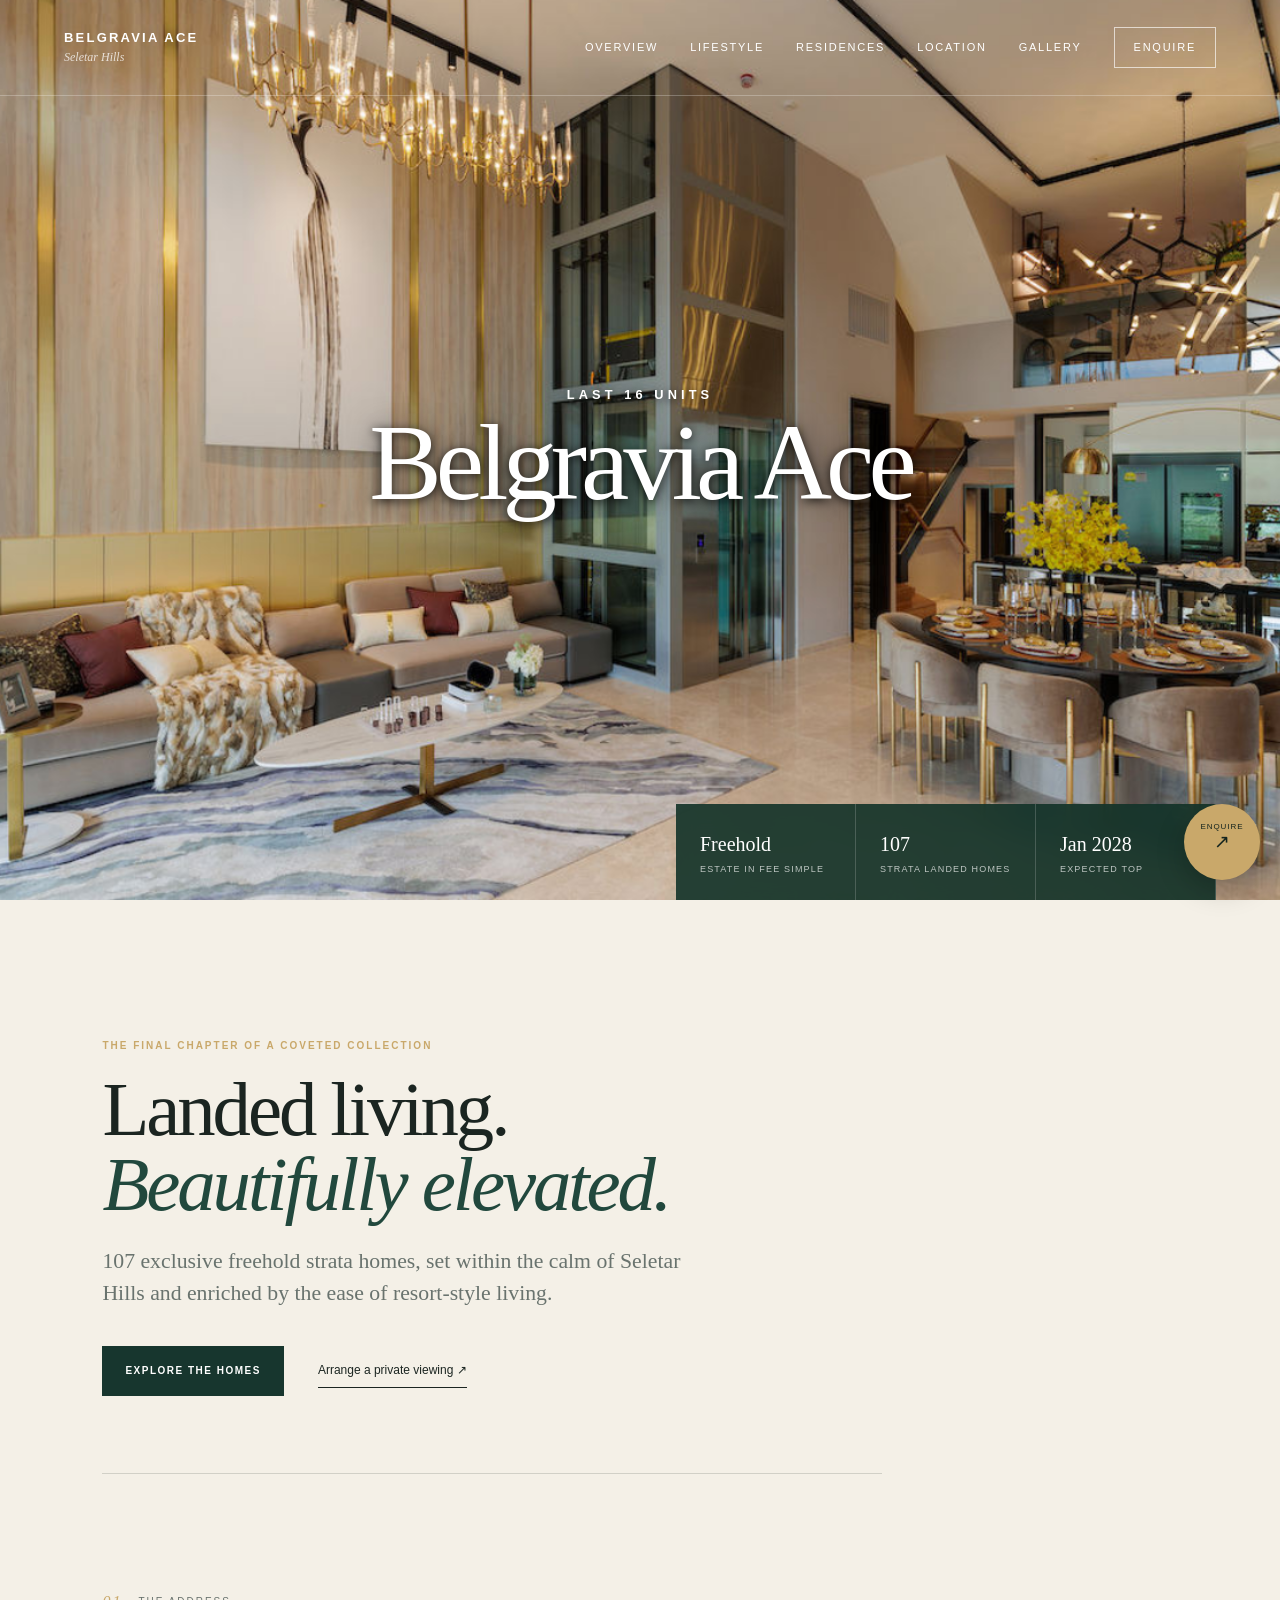
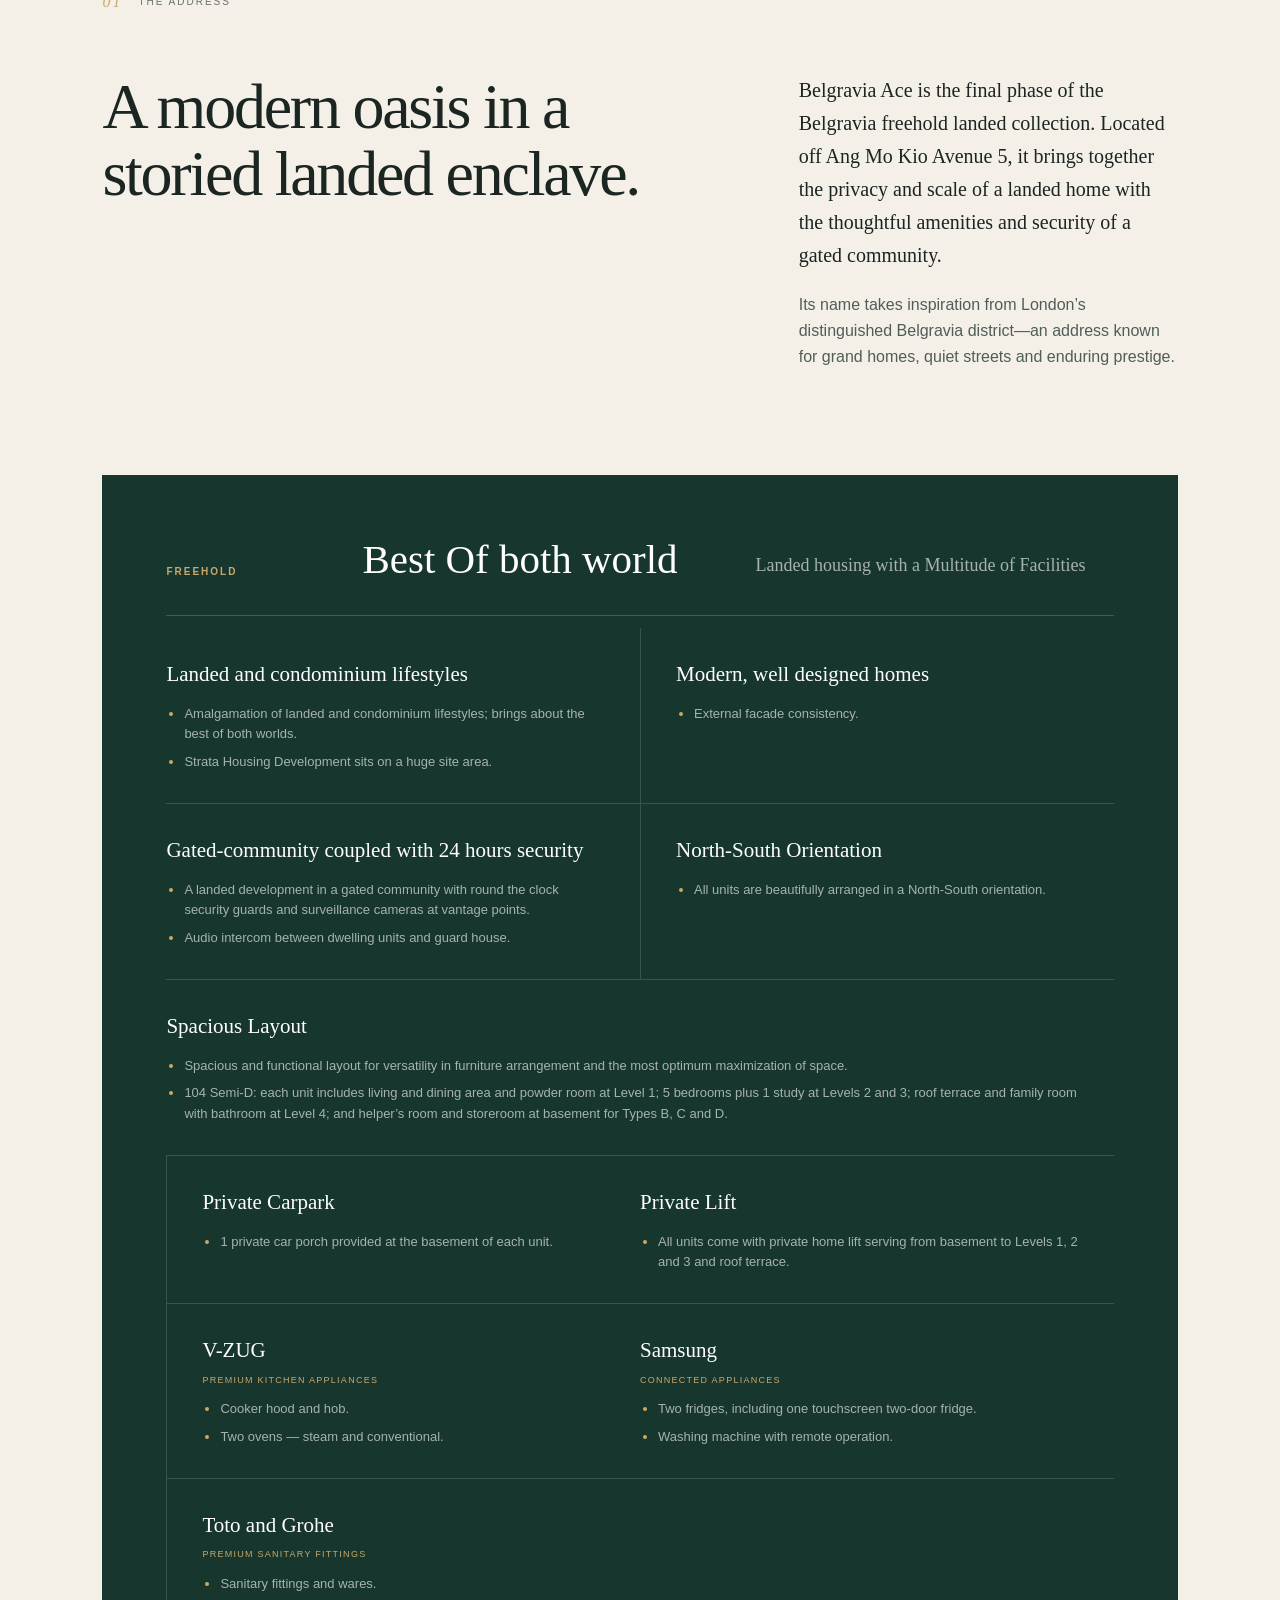
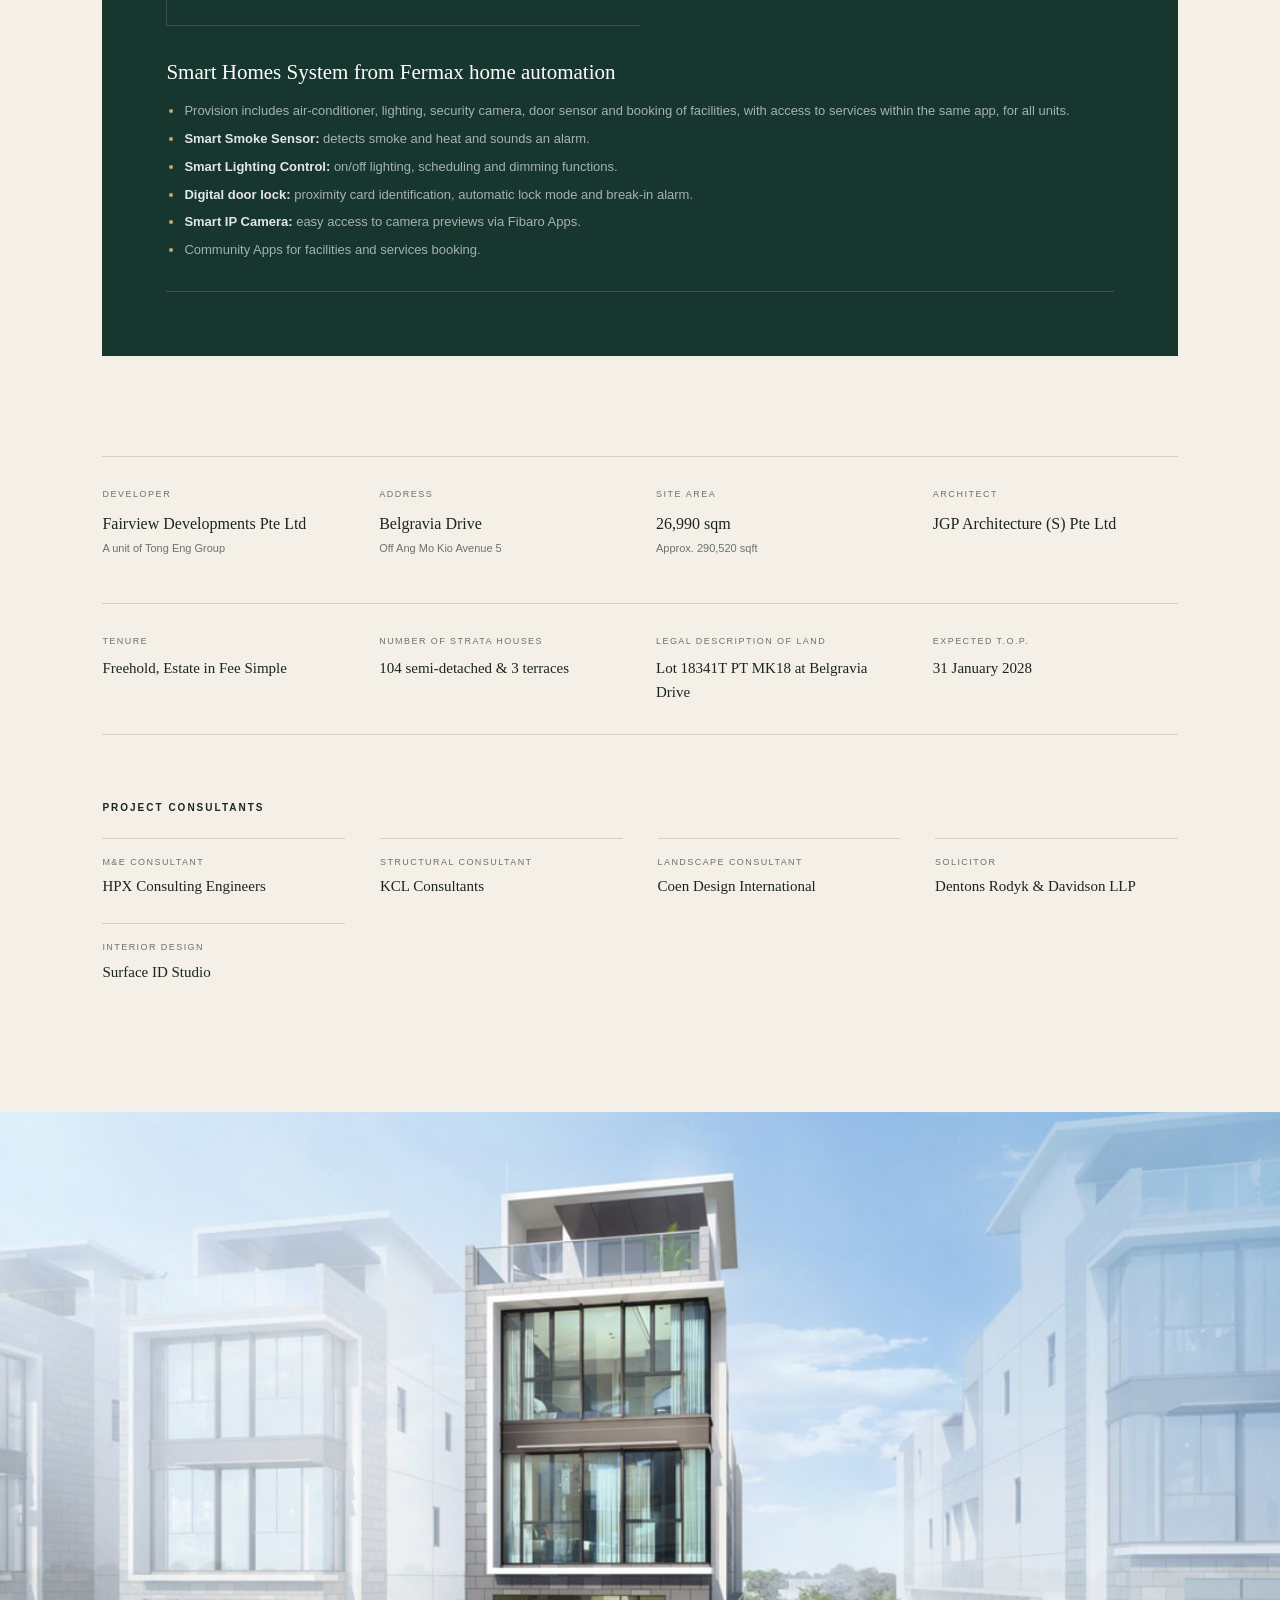
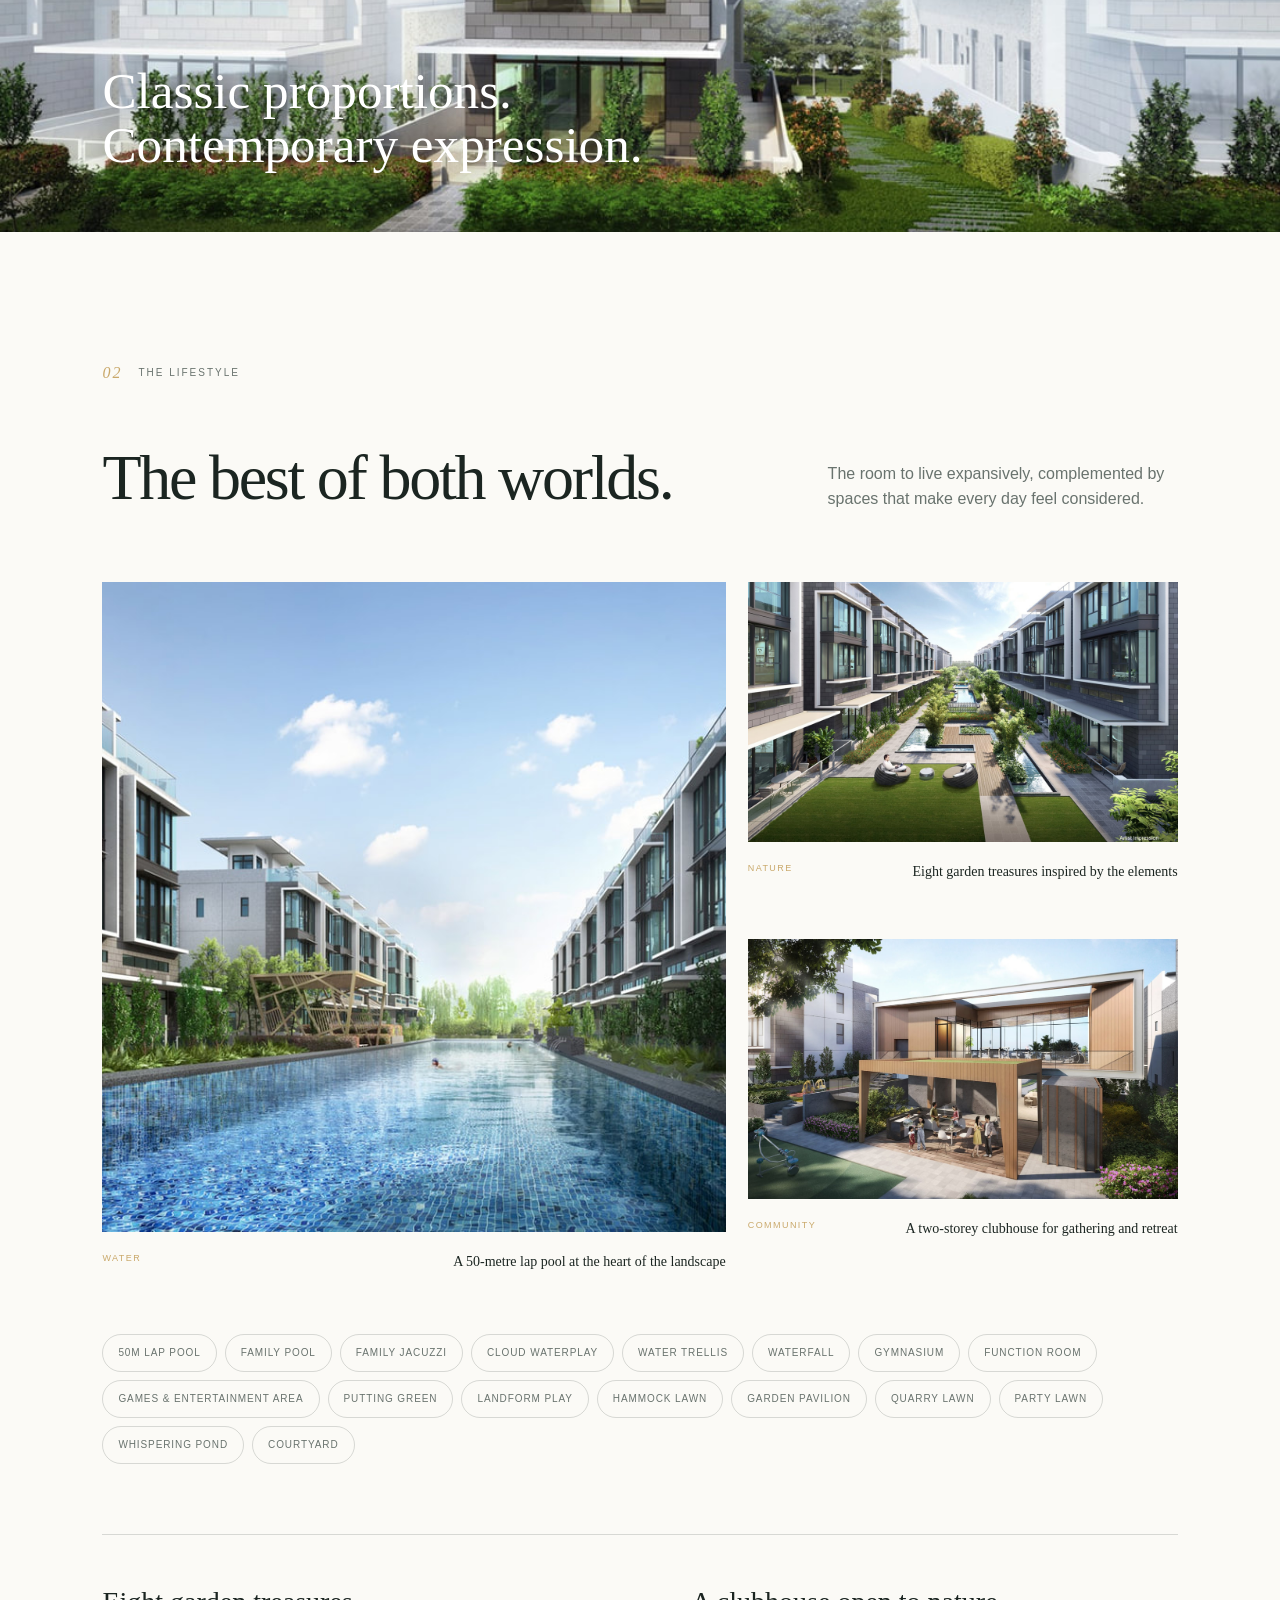
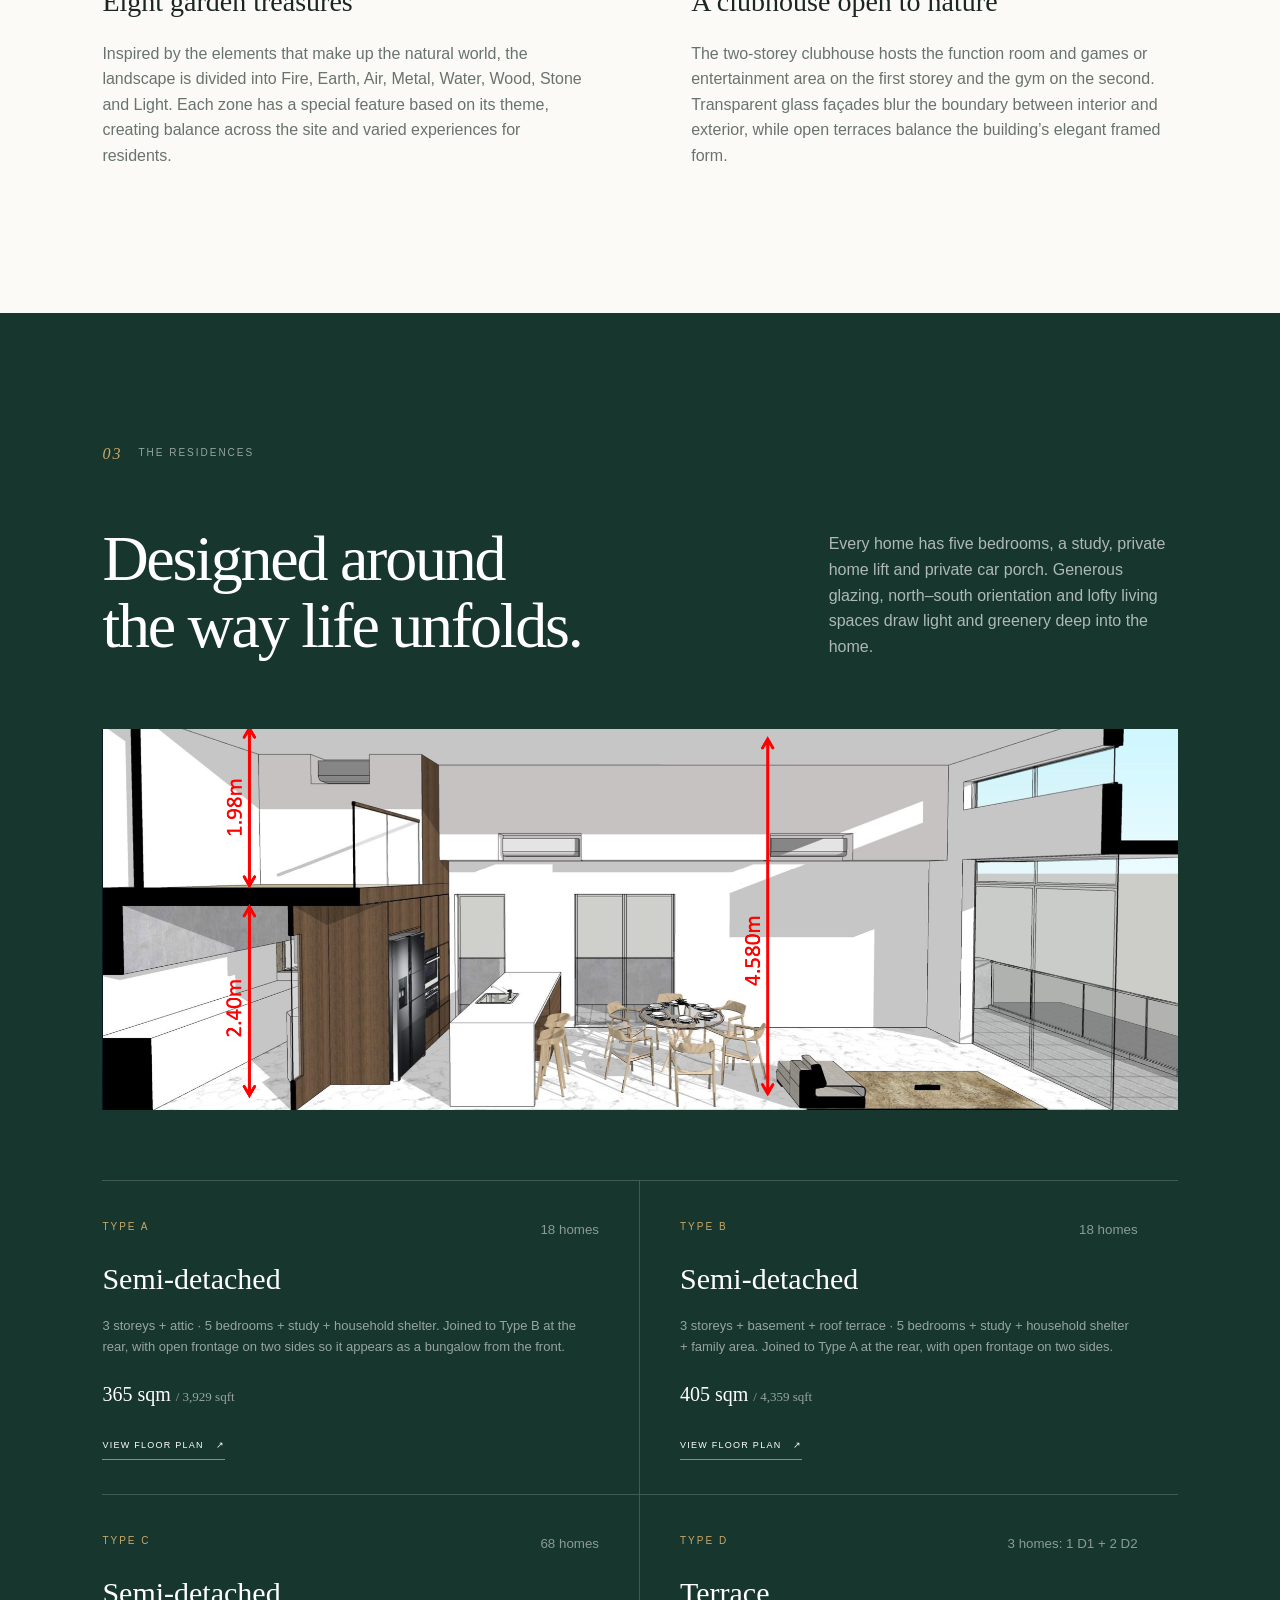
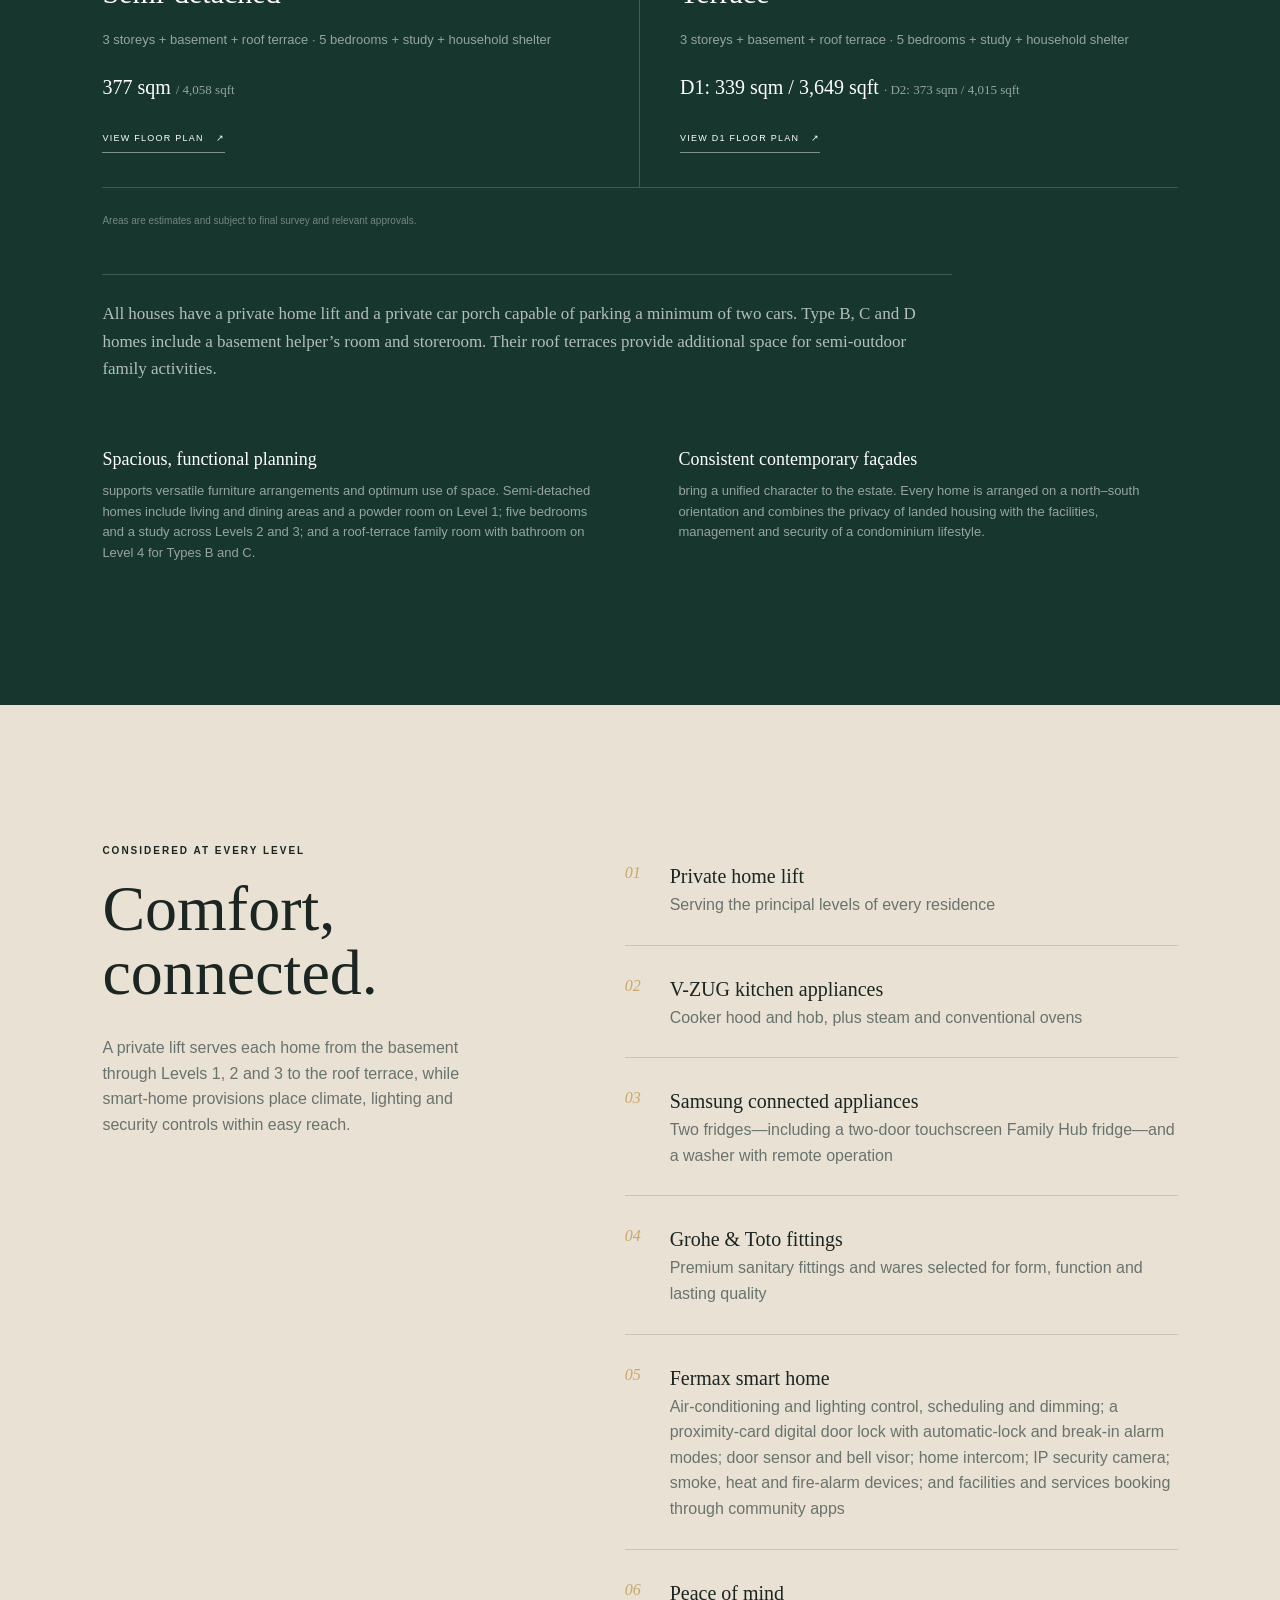
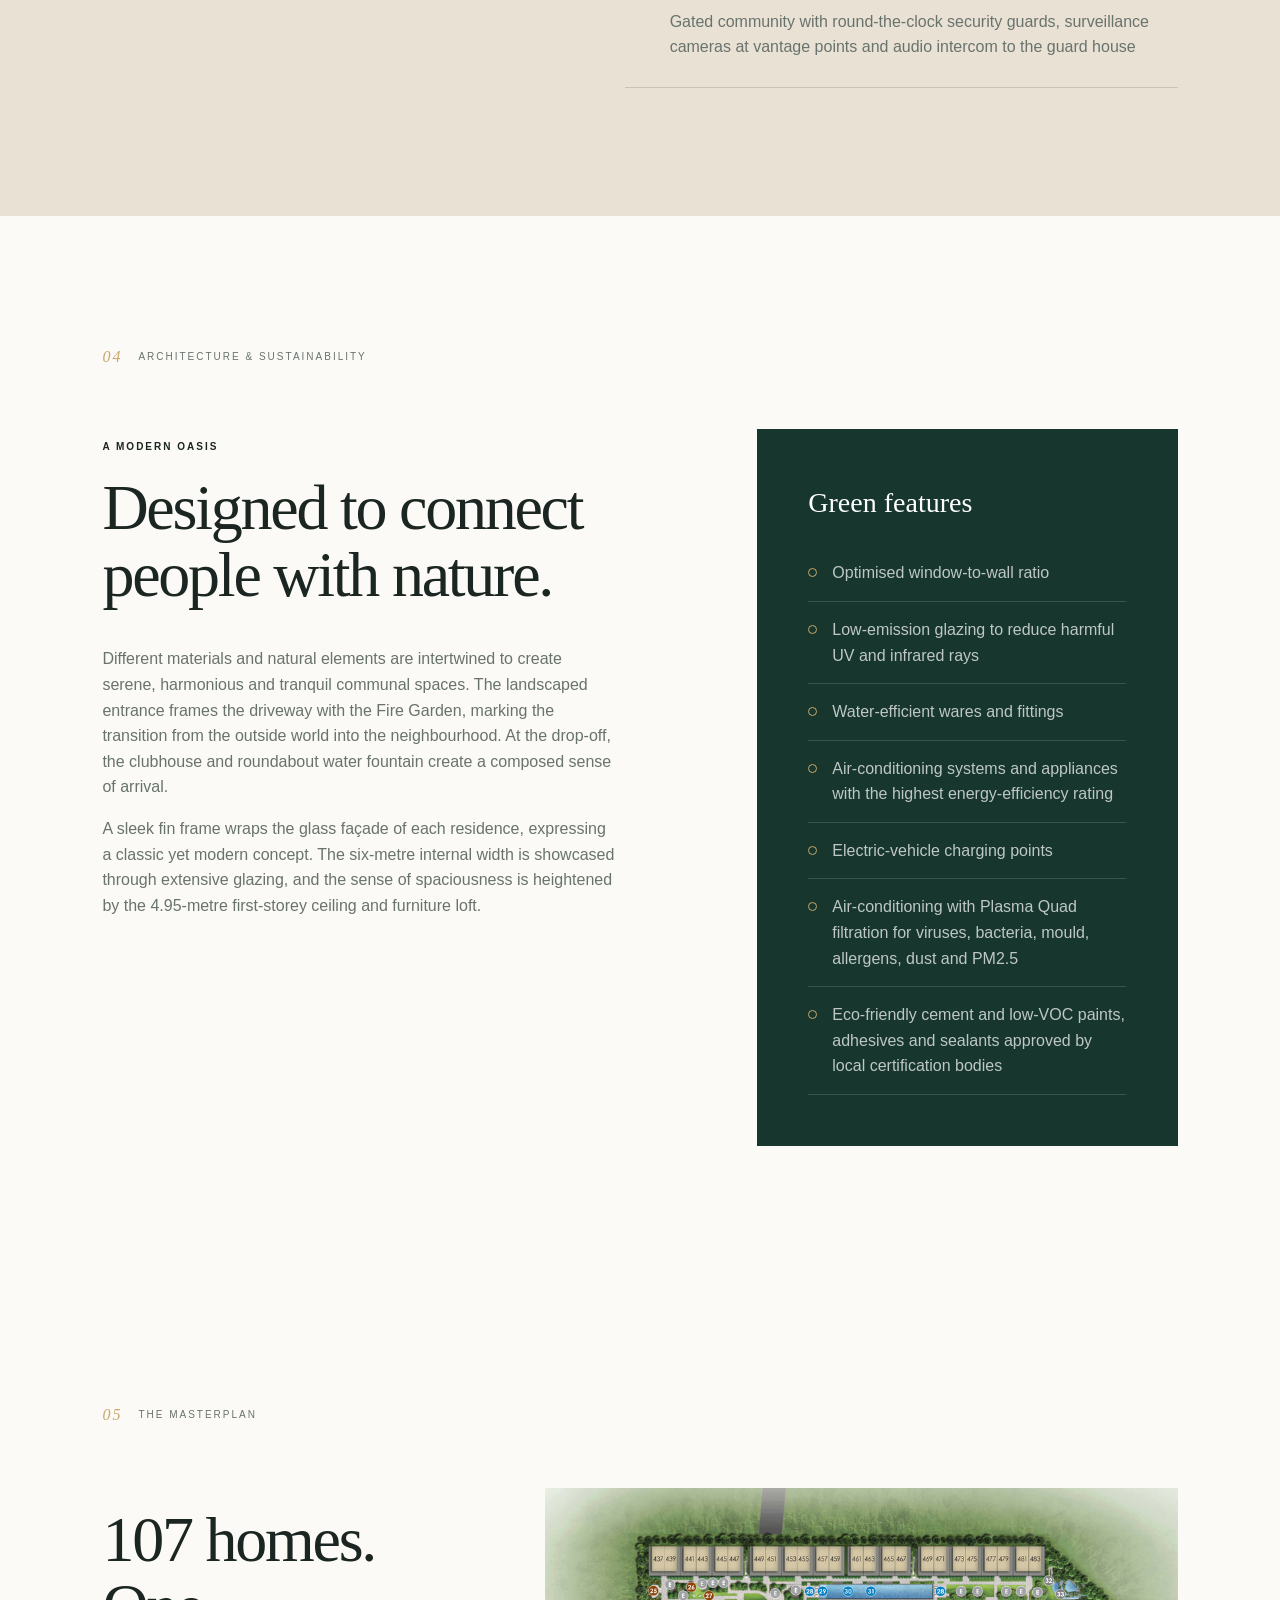
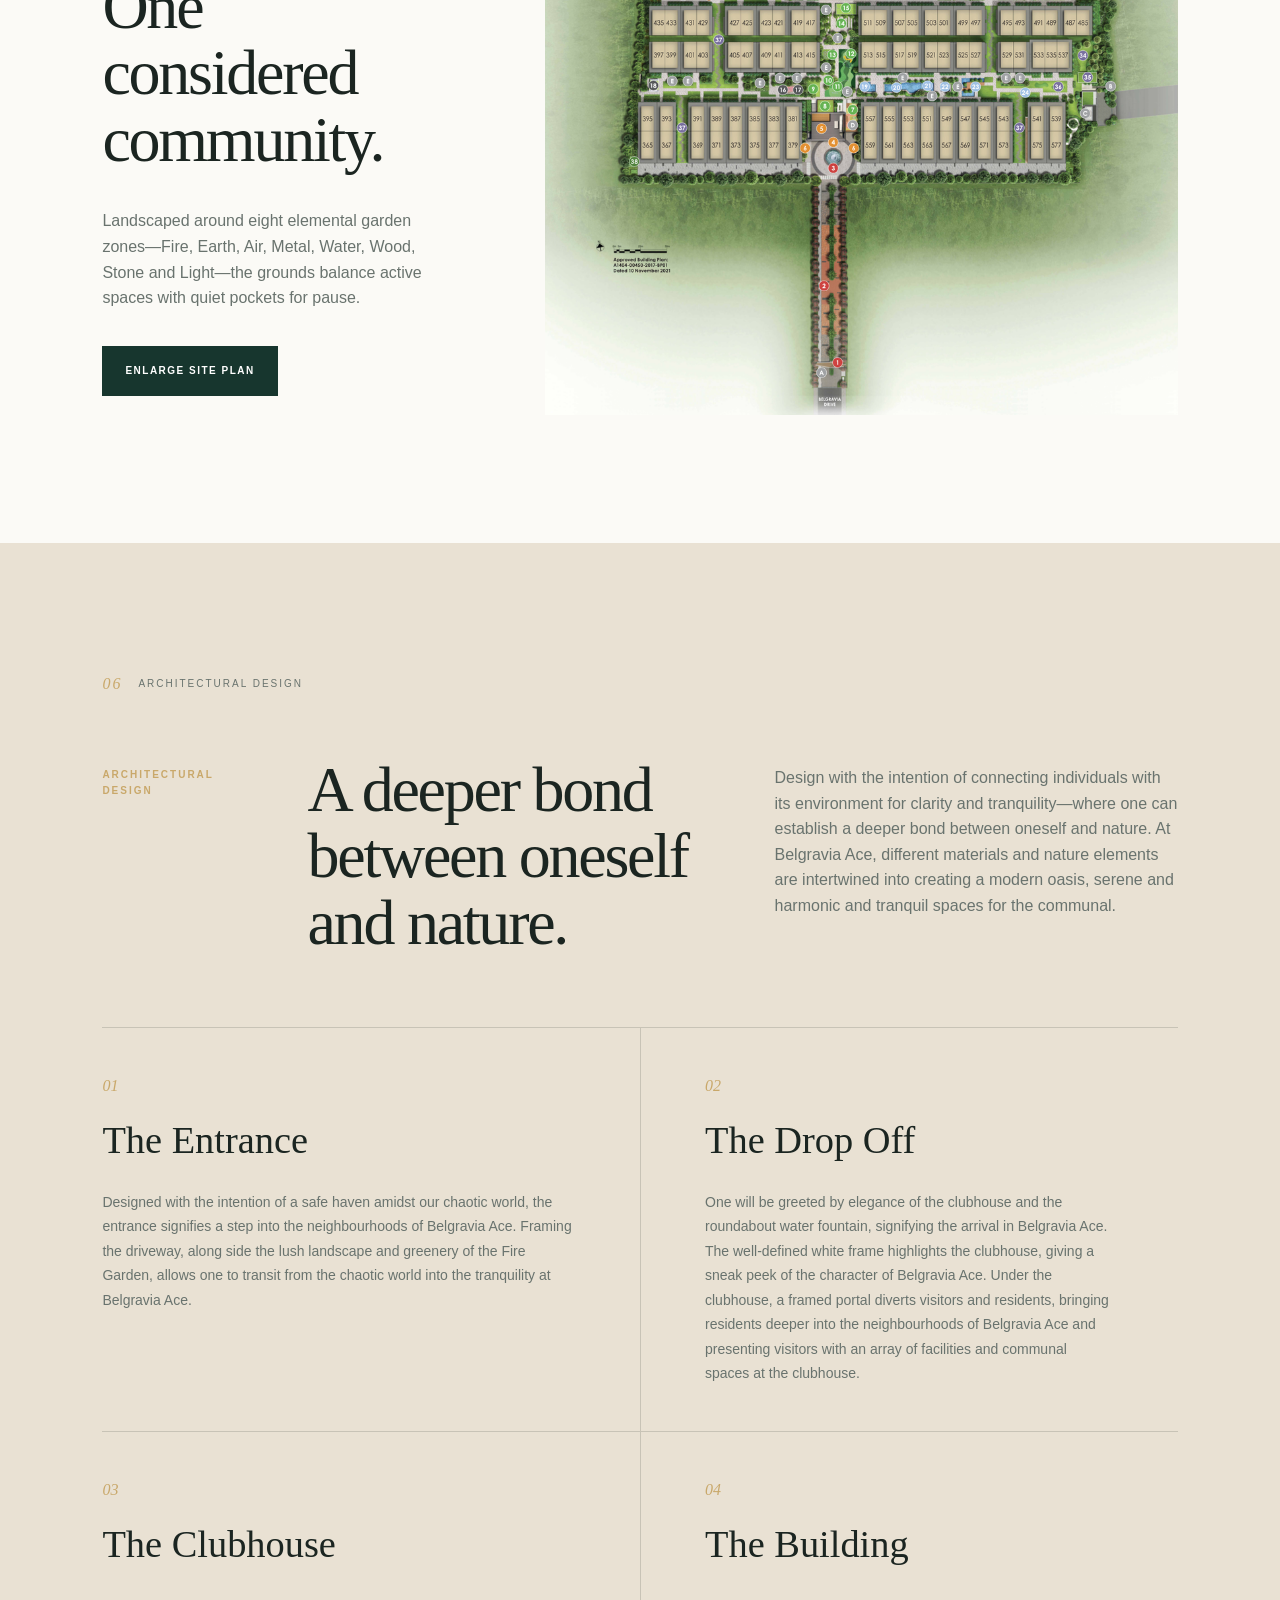
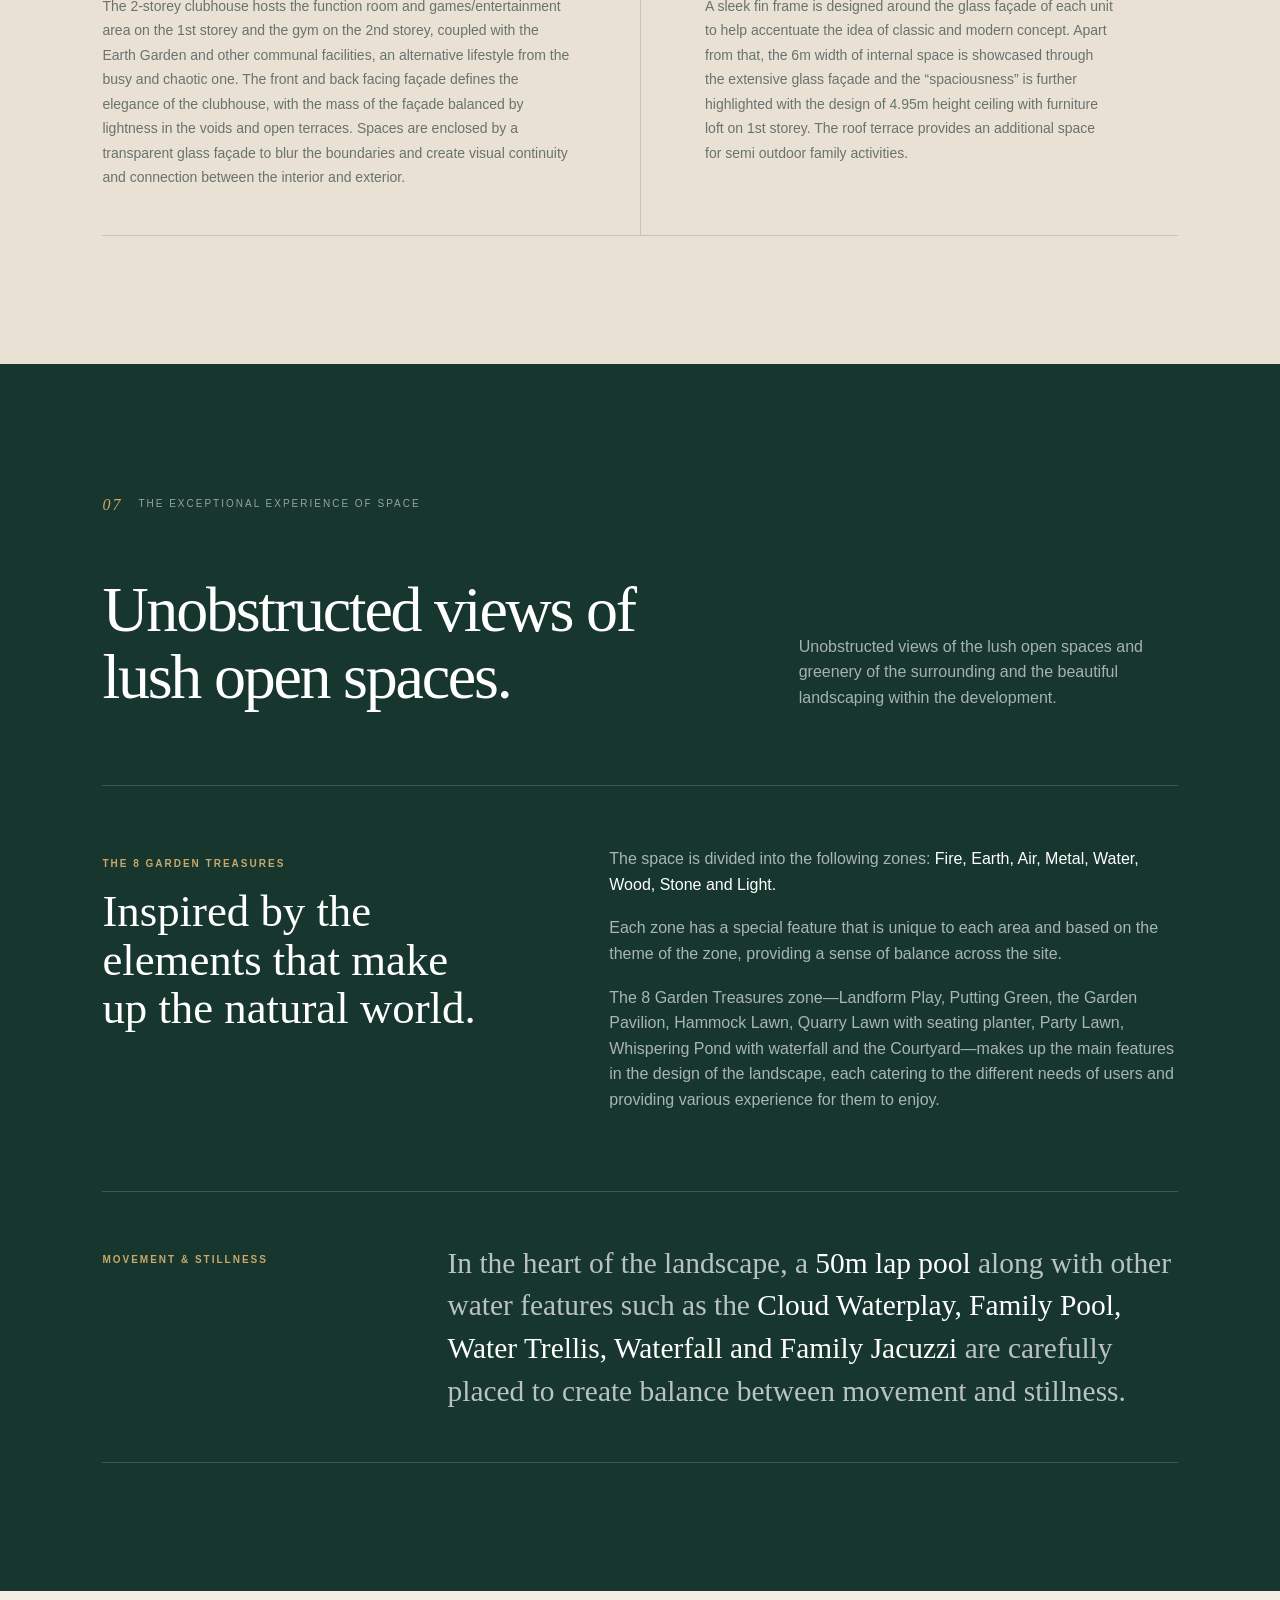
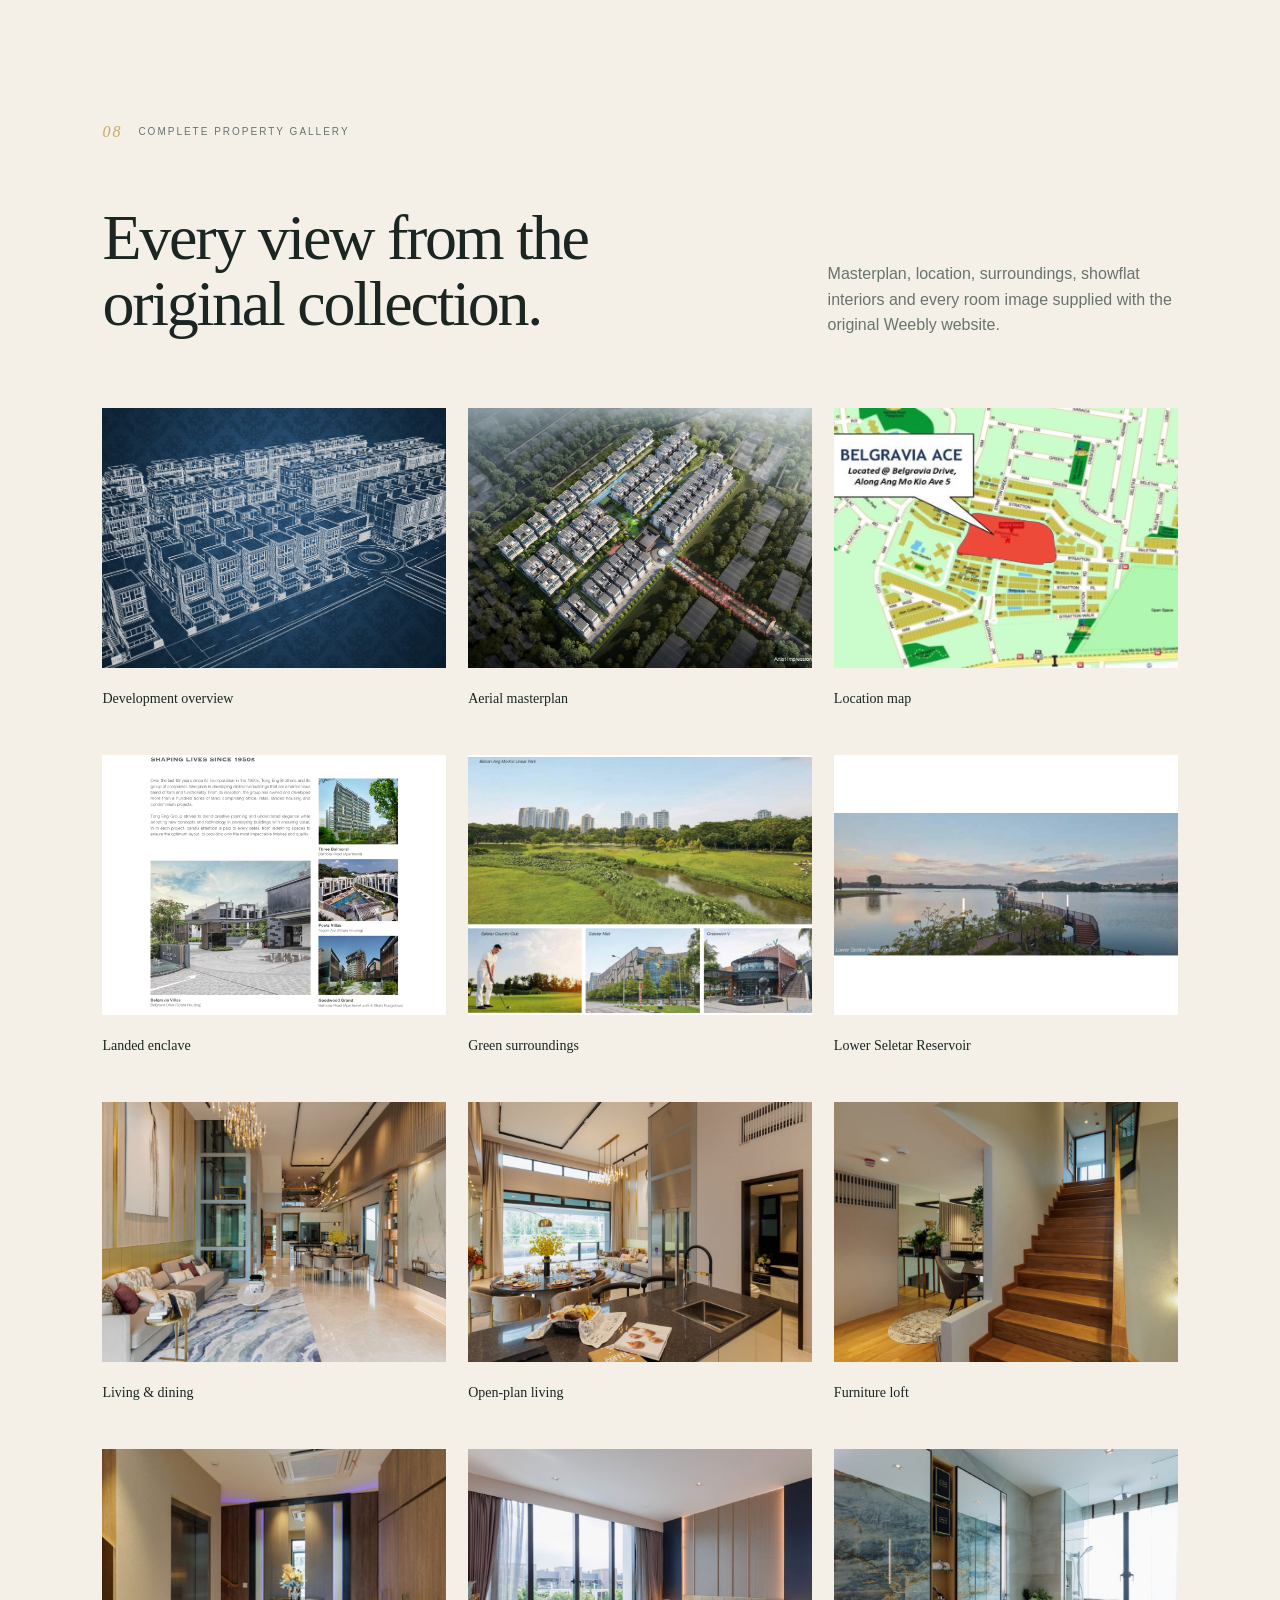
==== commit 6d97898f: "remove some repeated sections" ====
--- a/index.html
+++ b/index.html
@@ -13,7 +13,6 @@
   <a class="skip-link" href="#main">Skip to content</a>
   <header class="site-header" id="top">
     <a class="brand" href="#top" aria-label="Belgravia Ace home">
-      <span class="brand-mark">BA</span>
       <span><strong>Belgravia Ace</strong><small>Seletar Hills</small></span>
     </a>
     <button class="nav-toggle" type="button" aria-expanded="false" aria-controls="primary-nav">
@@ -31,7 +30,6 @@
 
   <main id="main">
     <section class="hero" aria-labelledby="hero-title">
-      <img src="assets/images/BelgraviaAceLivingRoom.png" alt="Belgravia Ace double-volume living and dining room with private home lift and furniture loft">
       <div class="hero-shade"></div>
       <div class="hero-title-lockup">
         <p>Last 16 units</p>
@@ -160,8 +158,6 @@
           <div><dt>Landscape consultant</dt><dd>Coen Design International</dd></div>
           <div><dt>Solicitor</dt><dd>Dentons Rodyk &amp; Davidson LLP</dd></div>
           <div><dt>Interior design</dt><dd>Surface ID Studio</dd></div>
-          <div><dt>Piling contractor</dt><dd>To be advised</dd></div>
-          <div><dt>Main contractor</dt><dd>To be advised</dd></div>
         </dl>
       </div>
     </section>
@@ -357,42 +353,6 @@
         <p class="eyebrow">Movement &amp; stillness</p>
         <p>In the heart of the landscape, a <strong>50m lap pool</strong> along with other water features such as the <strong>Cloud Waterplay, Family Pool, Water Trellis, Waterfall and Family Jacuzzi</strong> are carefully placed to create balance between movement and stillness.</p>
       </div>
-      <div class="exceptional-green reveal">
-        <div>
-          <p class="eyebrow">Several green features will be incorporated into our development</p>
-          <h3>Considered for comfort and efficiency.</h3>
-        </div>
-        <ul>
-          <li>Optimization of window-to-wall ratio</li>
-          <li>Use of low emission glazing that reduces harmful UV &amp; infra-red rays from the sun</li>
-          <li>Provision of water efficient wares &amp; fittings, air-conditioning system &amp; appliances with the highest energy efficiency rating</li>
-          <li>Electric vehicle charging points</li>
-          <li>Air-conditioning with Plasma Quad to remove various kinds of particles such as viruses, bacteria, molds, allergens, dust and PM2.5</li>
-          <li>Use of eco-friendly cement with the use of low volatile organic compounds paints, adhesives and sealants that are approved by the local certification bodies</li>
-        </ul>
-      </div>
-    </section>
-
-    <section class="location section" id="location">
-      <div class="location-panel reveal">
-        <p class="eyebrow">Connected, yet composed</p>
-        <h2 class="display">A quiet enclave<br>within easy reach.</h2>
-        <p>Set along Belgravia Drive, the development is connected to the CTE, TPE and SLE, with retail, dining, schools, country clubs and green spaces nearby.</p>
-        <a class="button button-light" href="https://www.google.com/maps/search/?api=1&query=1.3796094,103.8648944" target="_blank" rel="noopener">Open in Google Maps ↗</a>
-      </div>
-      <div class="location-list reveal">
-        <div><span>Shop &amp; dine</span><p>Greenwich V · AMK Hub · Seletar Mall · Hougang 1 · Hougang Green · Jalan Kayu eateries · Chomp Chomp · Serangoon Garden Food Centre</p></div>
-        <div><span>Primary schools</span><p>Rosyth · Jing Shan · Nan Chiau · Sengkang Green · Fernvale · Hougang · Anderson</p></div>
-        <div><span>Secondary &amp; tertiary</span><p>Anderson Secondary · Anderson Junior College · Nanyang Polytechnic · Nan Chiau High · Serangoon Garden Secondary · Bowen Secondary · Chong Boon Secondary</p></div>
-        <div><span>International schools</span><p>Chatsworth International School · Lycée Français de Singapour</p></div>
-        <div><span>Country clubs</span><p>Seletar Country Club · Singapore Island Country Club · Marina Country Club · Orchid Country Club</p></div>
-        <div><span>Nature &amp; recreation</span><p>Sengkang Riverside Park · Bishan–Ang Mo Kio Park · Lower Peirce Reservoir Park · Upper Peirce Reservoir Park · Lower Seletar Reservoir · Sengkang Sports Complex</p></div>
-        <div><span>Connect</span><p>CTE · TPE · SLE · upcoming North–South Expressway (NSE) · Ang Mo Kio MRT (North–South and future Cross Island lines) · Buangkok MRT (North East Line)</p></div>
-      </div>
-      <div class="location-context reveal">
-        <p><strong>Sengkang Sports Complex</strong> is part of a S$1 billion development occupying four hectares beside Sungei Punggol, bringing together a community club, four swimming pools, an indoor sports hall and a synthetic soccer field.</p>
-        <p><strong>Seletar Aerospace Park</strong> benefits from a S$60 million plan to develop 140 hectares of land and strengthen Singapore’s position as an aviation hub, supporting potential rental demand from aerospace industries.</p>
-      </div>
     </section>
 
     <section class="source-gallery section" id="gallery">
@@ -435,6 +395,29 @@
       </div>
     </section>
 
+    <section class="location section" id="location">
+      <div class="location-panel reveal">
+        <p class="eyebrow">Connected, yet composed</p>
+        <h2 class="display">Location</h2>
+        <h3 class="location-subtitle">A quiet enclave<br>within easy reach.</h3>
+        <p>Set along Belgravia Drive, the development is connected to the CTE, TPE and SLE, with retail, dining, schools, country clubs and green spaces nearby.</p>
+        <a class="button button-light" href="https://www.google.com/maps/search/?api=1&query=1.3796094,103.8648944" target="_blank" rel="noopener">Open in Google Maps ↗</a>
+      </div>
+      <div class="location-list reveal">
+        <div><span>Shop &amp; dine</span><p>Greenwich V · AMK Hub · Seletar Mall · Hougang 1 · Hougang Green · Jalan Kayu eateries · Chomp Chomp · Serangoon Garden Food Centre</p></div>
+        <div><span>Primary schools</span><p>Rosyth · Jing Shan · Nan Chiau · Sengkang Green · Fernvale · Hougang · Anderson</p></div>
+        <div><span>Secondary &amp; tertiary</span><p>Anderson Secondary · Anderson Junior College · Nanyang Polytechnic · Nan Chiau High · Serangoon Garden Secondary · Bowen Secondary · Chong Boon Secondary</p></div>
+        <div><span>International schools</span><p>Chatsworth International School · Lycée Français de Singapour</p></div>
+        <div><span>Country clubs</span><p>Seletar Country Club · Singapore Island Country Club · Marina Country Club · Orchid Country Club</p></div>
+        <div><span>Nature &amp; recreation</span><p>Sengkang Riverside Park · Bishan–Ang Mo Kio Park · Lower Peirce Reservoir Park · Upper Peirce Reservoir Park · Lower Seletar Reservoir · Sengkang Sports Complex</p></div>
+        <div><span>Connect</span><p>CTE · TPE · SLE · upcoming North–South Expressway (NSE) · Ang Mo Kio MRT (North–South and future Cross Island lines) · Buangkok MRT (North East Line)</p></div>
+      </div>
+      <div class="location-context reveal">
+        <p><strong>Sengkang Sports Complex</strong> is part of a S$1 billion development occupying four hectares beside Sungei Punggol, bringing together a community club, four swimming pools, an indoor sports hall and a synthetic soccer field.</p>
+        <p><strong>Seletar Aerospace Park</strong> benefits from a S$60 million plan to develop 140 hectares of land and strengthen Singapore’s position as an aviation hub, supporting potential rental demand from aerospace industries.</p>
+      </div>
+    </section>
+
     <section class="enquire" id="enquire">
       <div class="enquire-heading reveal">
         <p class="eyebrow">Private previews & updates</p>
@@ -453,10 +436,11 @@
         <p class="form-note full">Submitting opens WhatsApp with your details pre-filled. No information is stored by this website.</p>
       </form>
     </section>
+
   </main>
 
   <footer>
-    <div class="footer-brand"><span class="brand-mark">BA</span><strong>Belgravia Ace</strong></div>
+    <div class="footer-brand"><strong>Belgravia Ace</strong></div>
     <div><p>Fairview Developments Pte Ltd</p><p>Lot 18341T PT MK18 at Belgravia Drive</p></div>
     <div class="footer-links"><a href="#top">Back to top ↑</a><a href="tel:+6597995300">+65 9799 5300</a></div>
     <p class="disclaimer">Disclaimer: While every reasonable care has been taken in preparing this website, visual representations, illustrations, photographs and art renderings are artists’ impressions and cannot be regarded as representations of fact. Information is subject to final approvals, contracts and inspection by the relevant authorities.</p>
--- a/assets/styles.css
+++ b/assets/styles.css
@@ -30,3 +30,5 @@
 .exceptional-space{background:var(--forest);color:#fff}.exceptional-space .section-label{color:rgba(255,255,255,.55)}.exceptional-space-intro{display:grid;grid-template-columns:1.2fr .8fr;gap:10vw;align-items:end}.exceptional-space-intro>p{color:rgba(255,255,255,.62);margin:0}.garden-story{display:grid;grid-template-columns:.8fr 1.2fr;gap:10vw;margin-top:75px;padding:60px 0;border-top:1px solid rgba(255,255,255,.17);border-bottom:1px solid rgba(255,255,255,.17)}.garden-story .eyebrow,.water-balance .eyebrow,.exceptional-green .eyebrow{color:var(--gold)}.garden-story h3,.exceptional-green h3{margin:15px 0 0;font-family:var(--serif);font-size:clamp(30px,3.5vw,52px);font-weight:400;line-height:1.08}.garden-story-copy p{color:rgba(255,255,255,.63);margin:0 0 18px}.garden-story-copy strong{color:#fff;font-weight:400}.water-balance{display:grid;grid-template-columns:.35fr 1fr;gap:7vw;padding:50px 0;border-bottom:1px solid rgba(255,255,255,.17)}.water-balance>p:last-child{margin:0;color:rgba(255,255,255,.7);font-family:var(--serif);font-size:clamp(20px,2.3vw,32px);line-height:1.45}.water-balance strong{color:#fff;font-weight:400}.exceptional-green{display:grid;grid-template-columns:.75fr 1.25fr;gap:10vw;padding-top:70px}.exceptional-green ul{list-style:none;margin:0;padding:0}.exceptional-green li{position:relative;padding:17px 0 17px 28px;border-bottom:1px solid rgba(255,255,255,.15);color:rgba(255,255,255,.65)}.exceptional-green li::before{content:"";position:absolute;left:0;top:25px;width:7px;height:7px;border:1px solid var(--gold);border-radius:50%}
 @media (max-width:900px){.exceptional-space-intro,.garden-story,.exceptional-green{grid-template-columns:1fr;gap:35px}.water-balance{grid-template-columns:1fr;gap:15px}}
 @media (max-width:600px){.garden-story{margin-top:55px;padding:45px 0}.exceptional-green{padding-top:55px}.exceptional-green h3{font-size:34px}.water-balance{padding:40px 0}}
+.hero{background:#0e211b url("images/BelgraviaAceLivingRoom.png") center/cover no-repeat}
+.location-subtitle{margin:22px 0 0;color:#fff;font-family:var(--serif);font-size:clamp(26px,3vw,42px);font-weight:400;line-height:1.12}
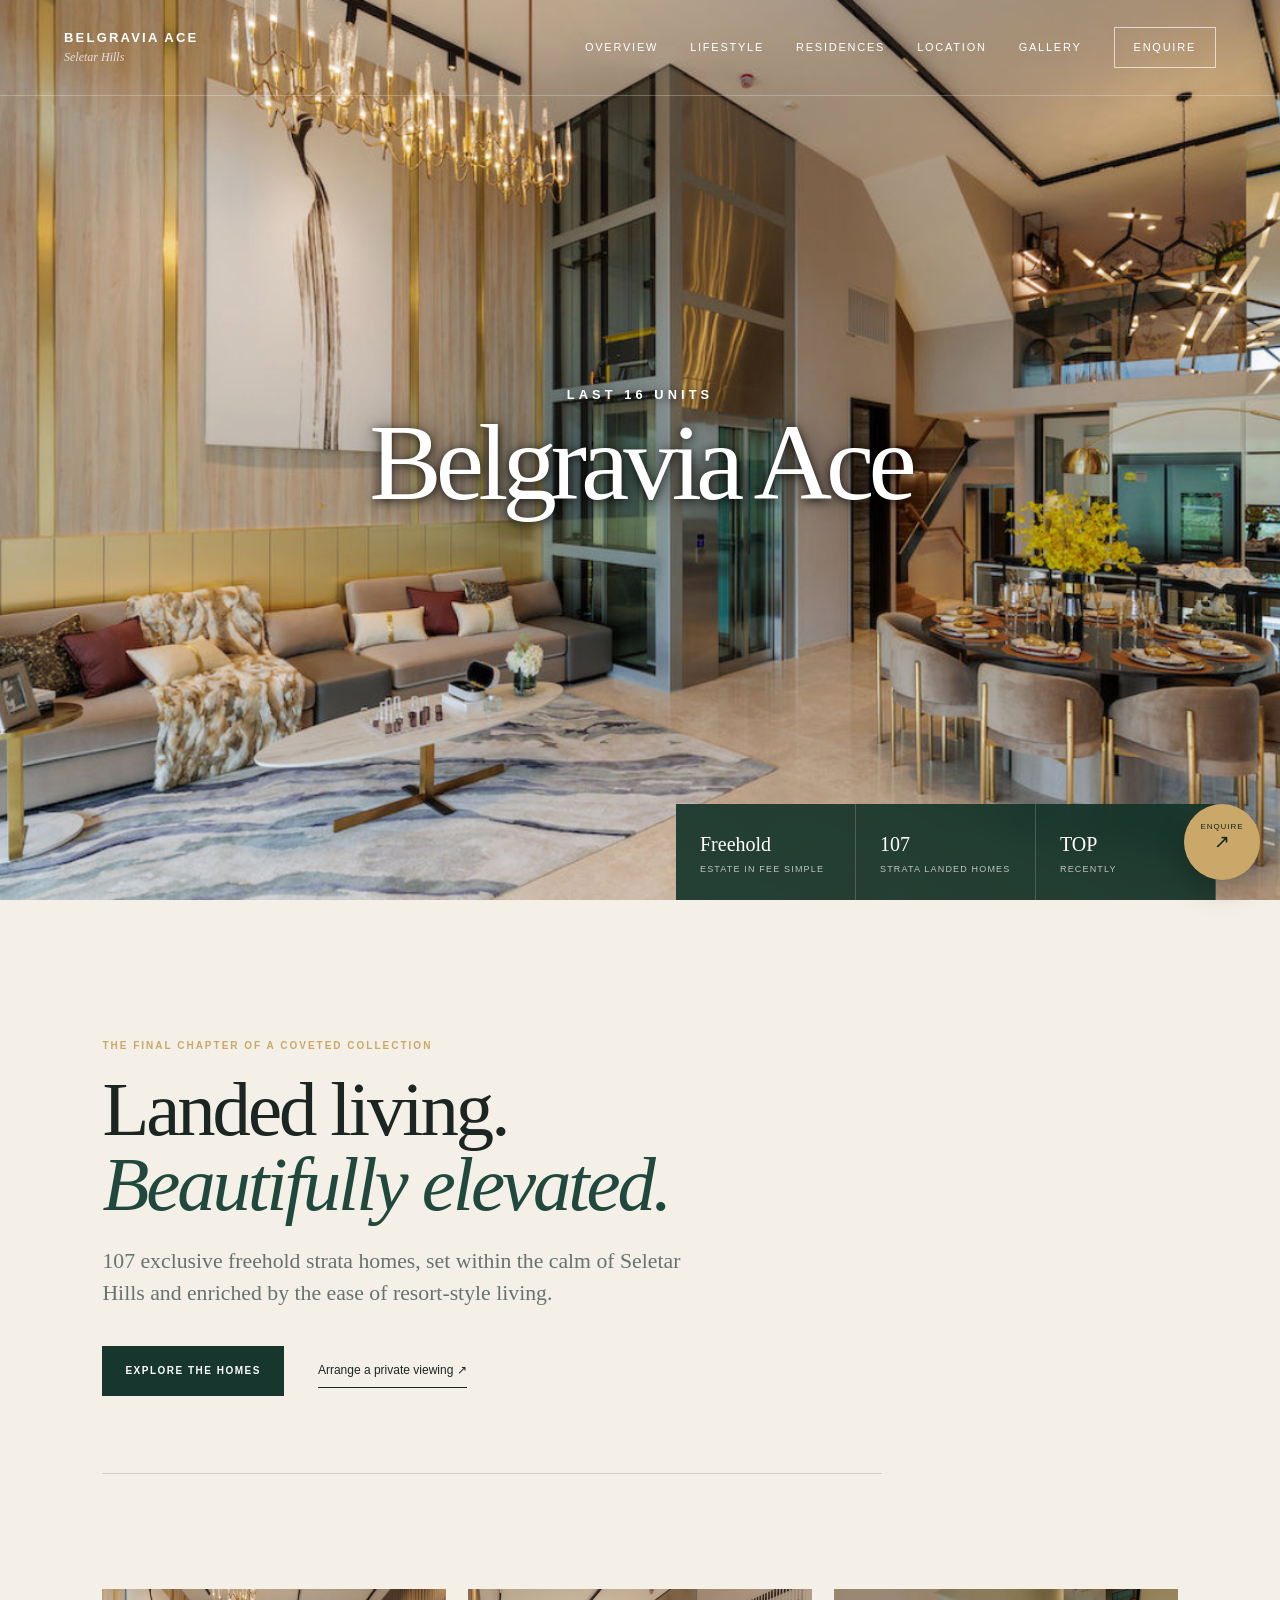
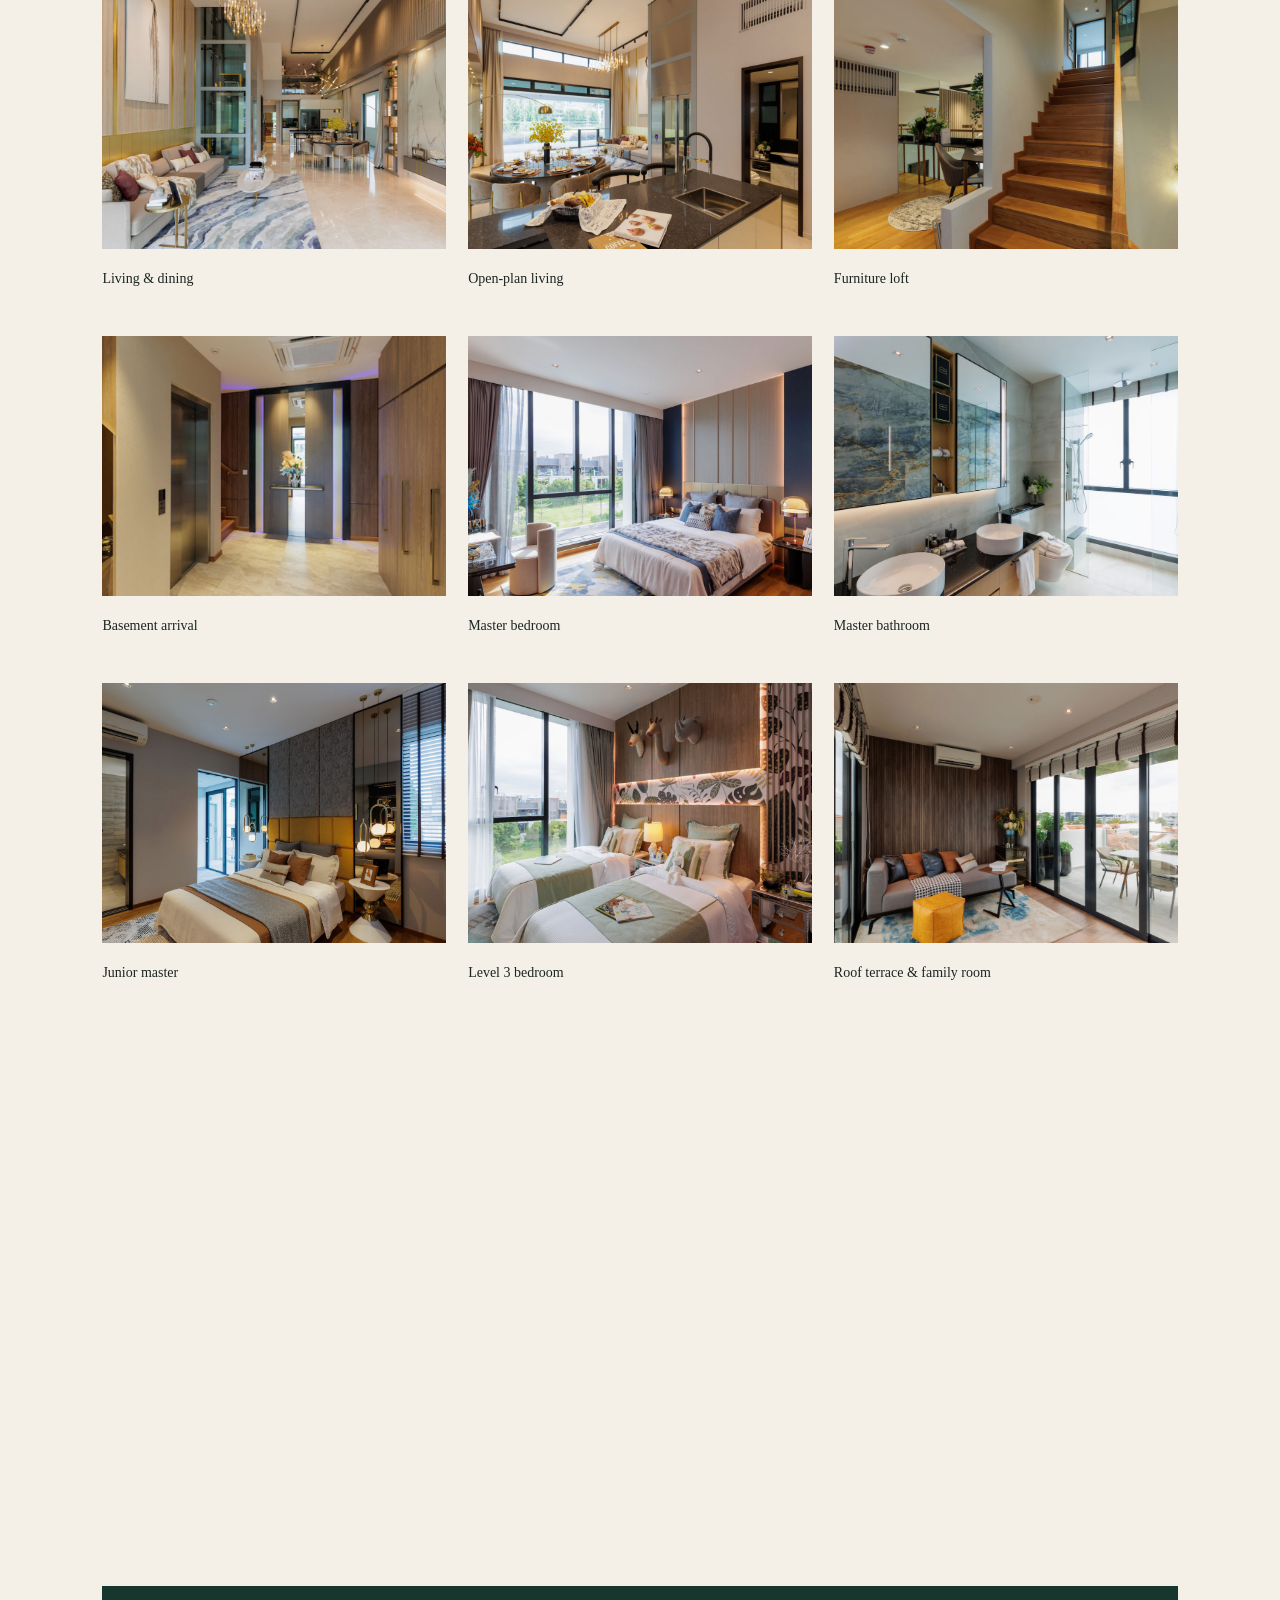
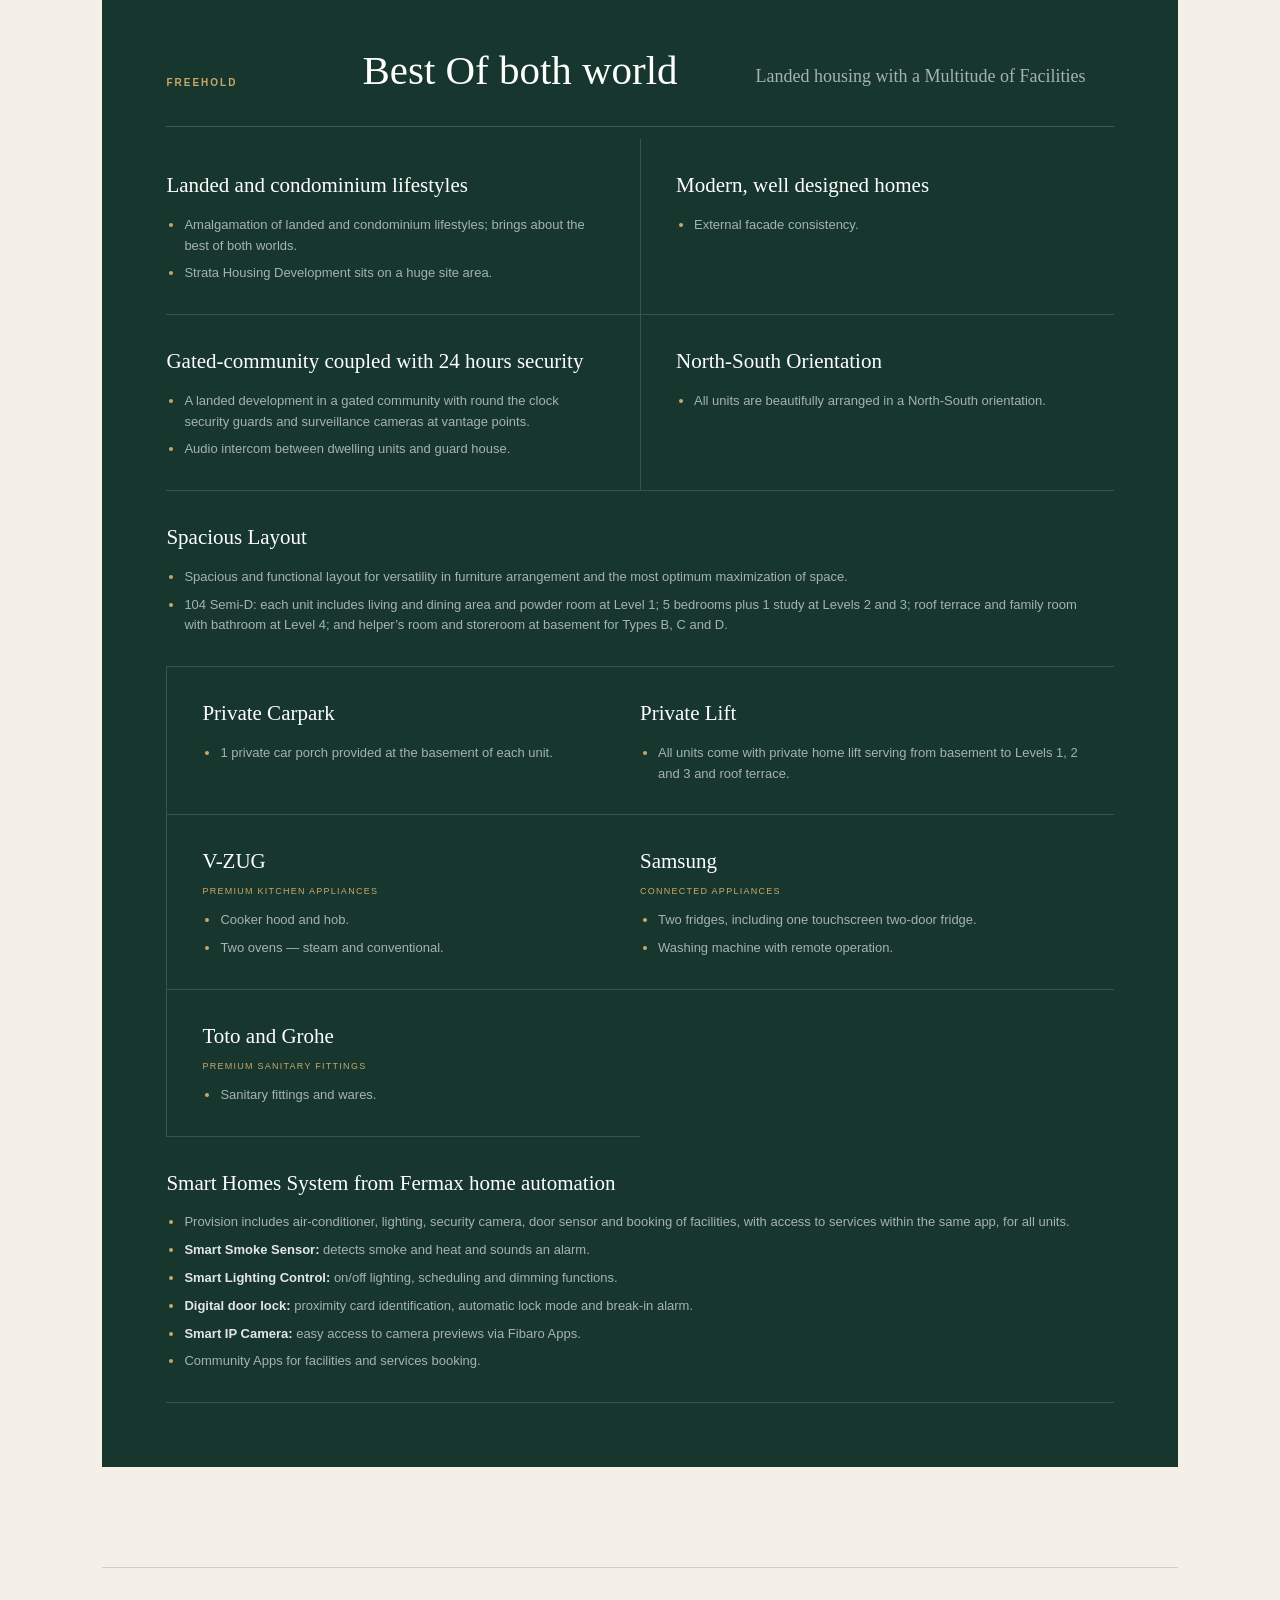
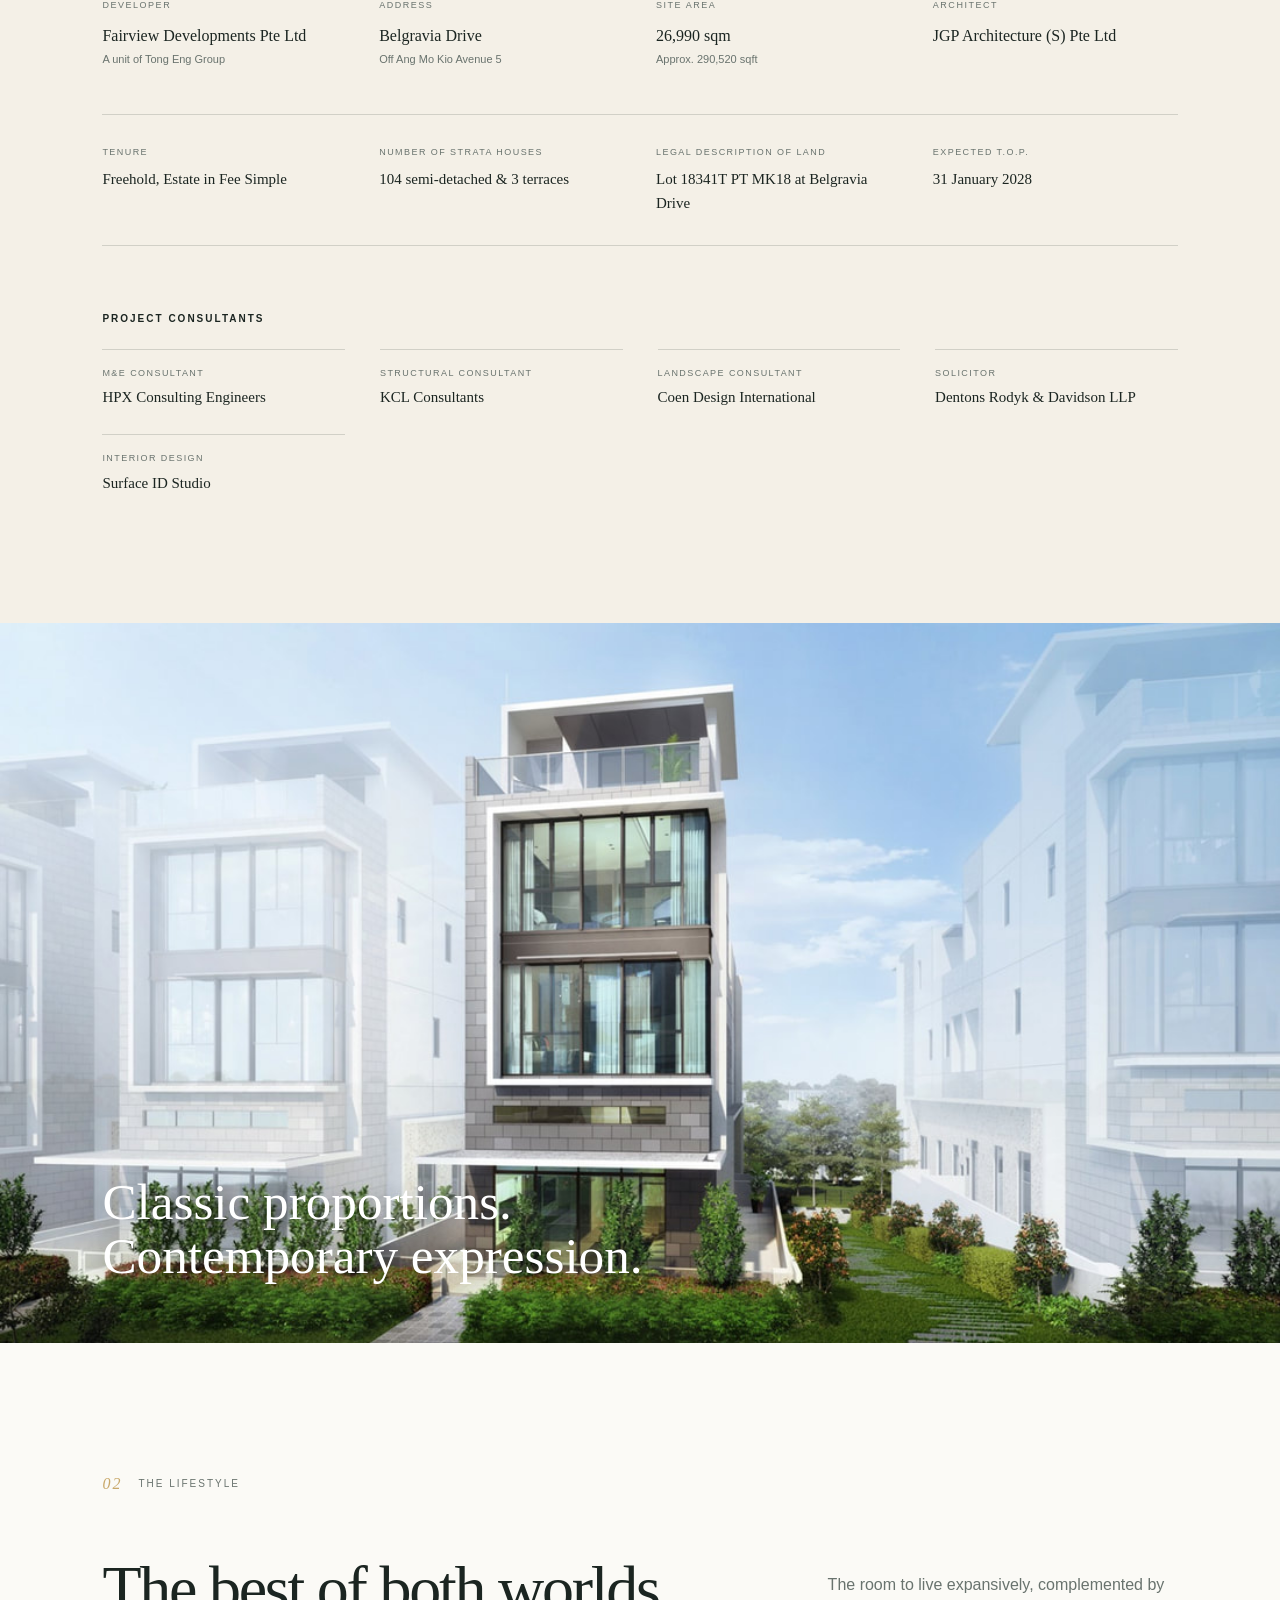
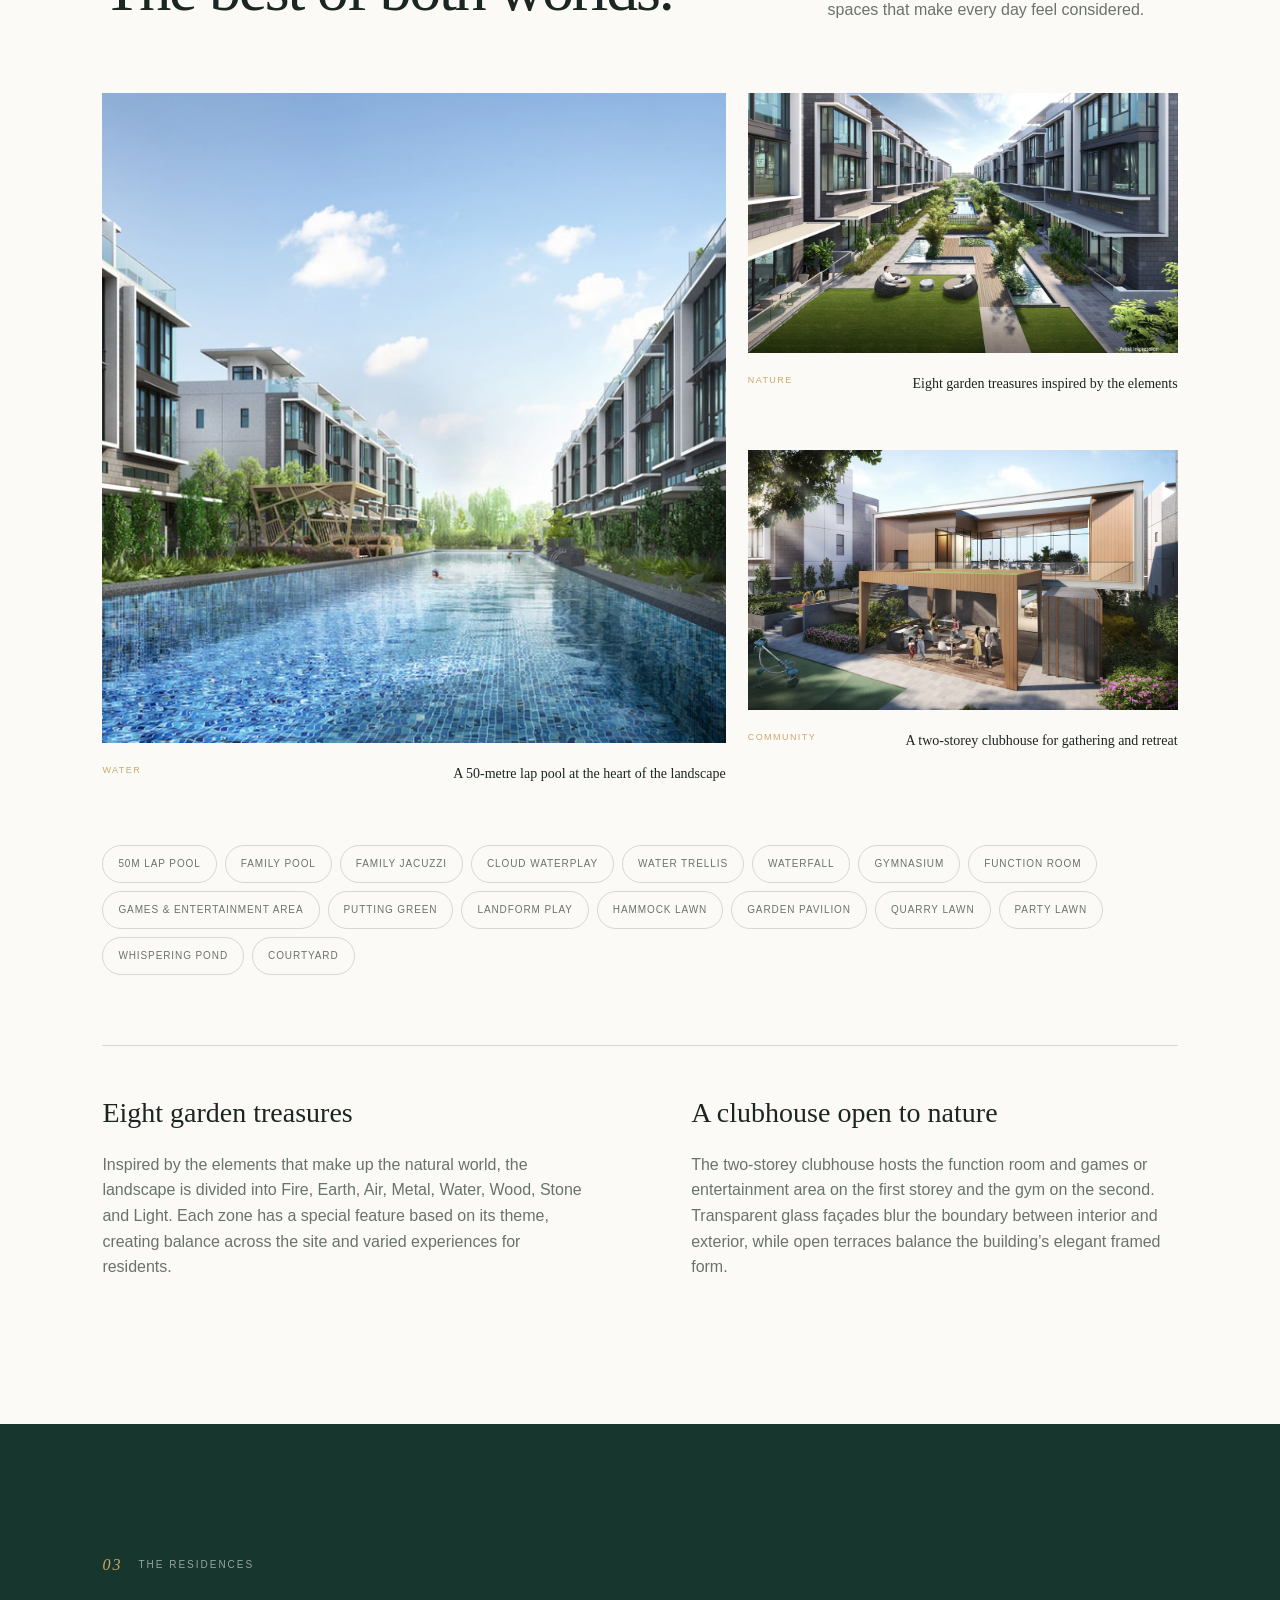
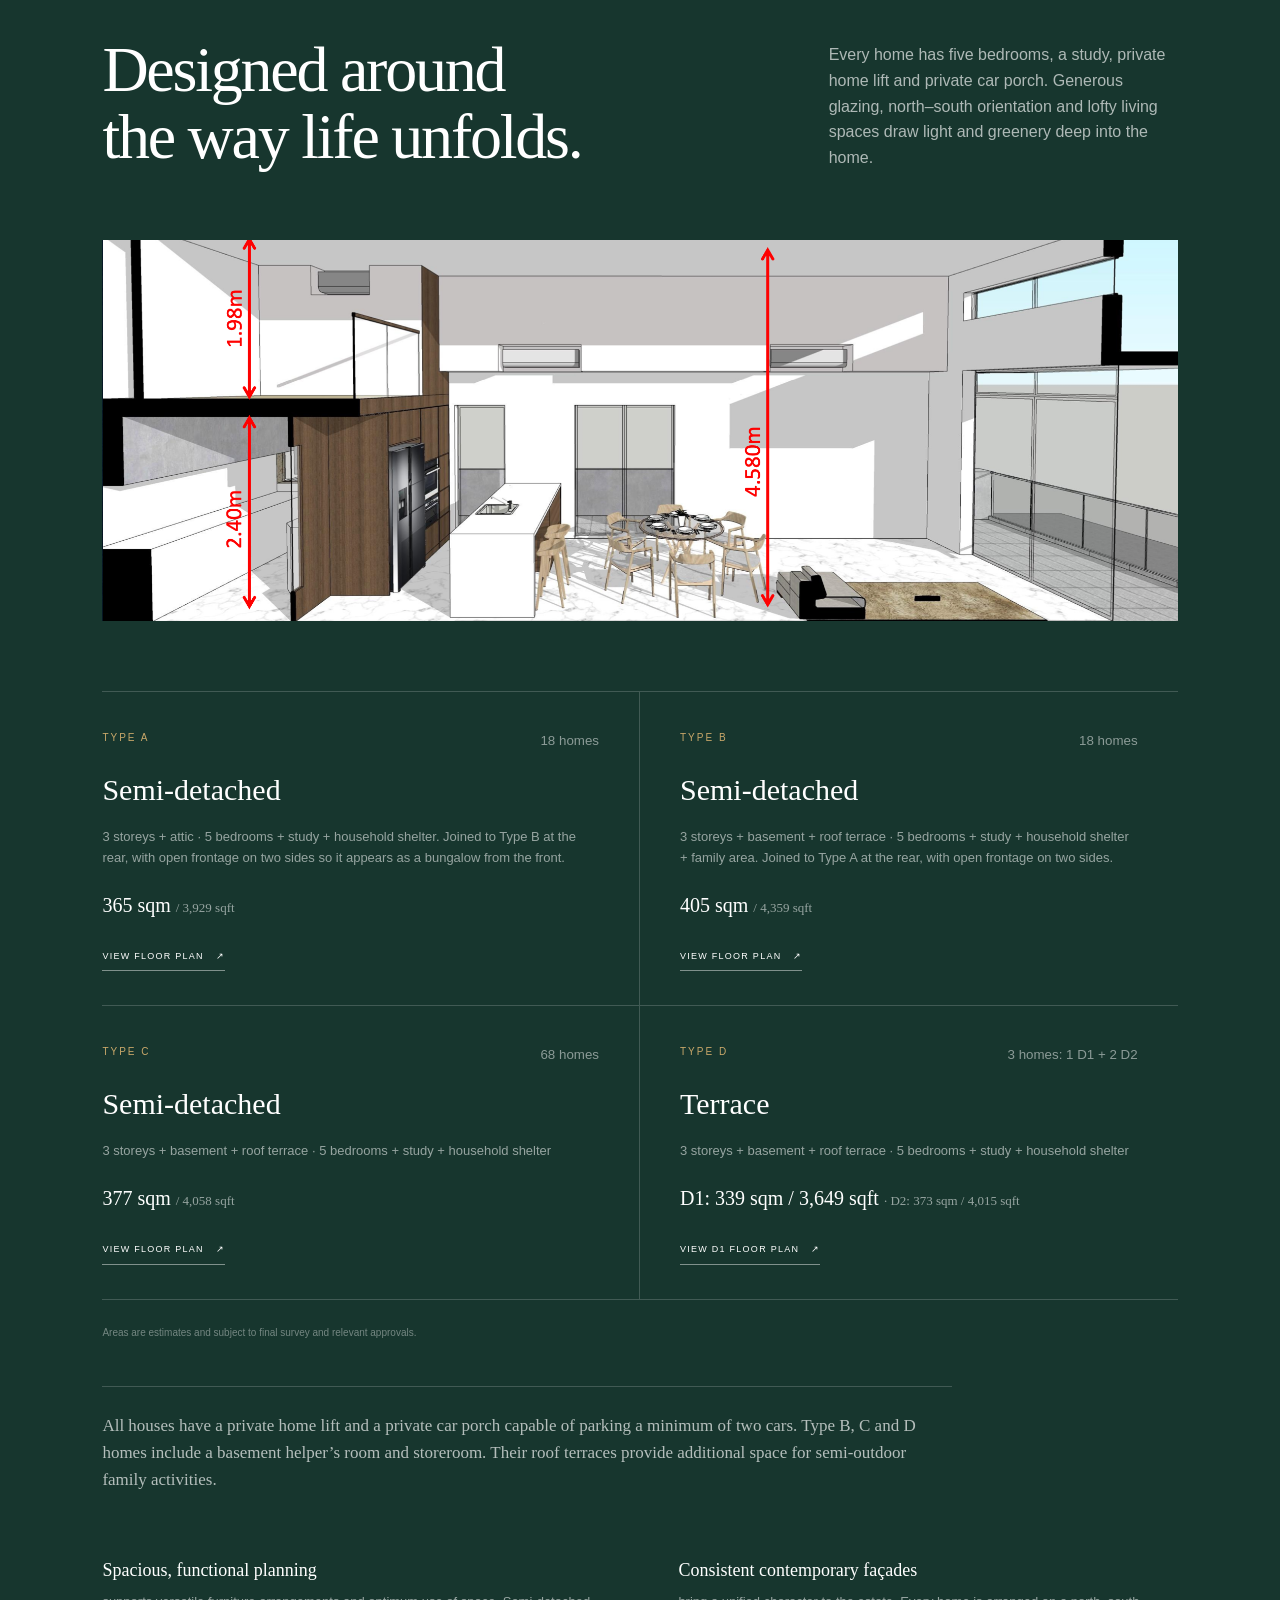
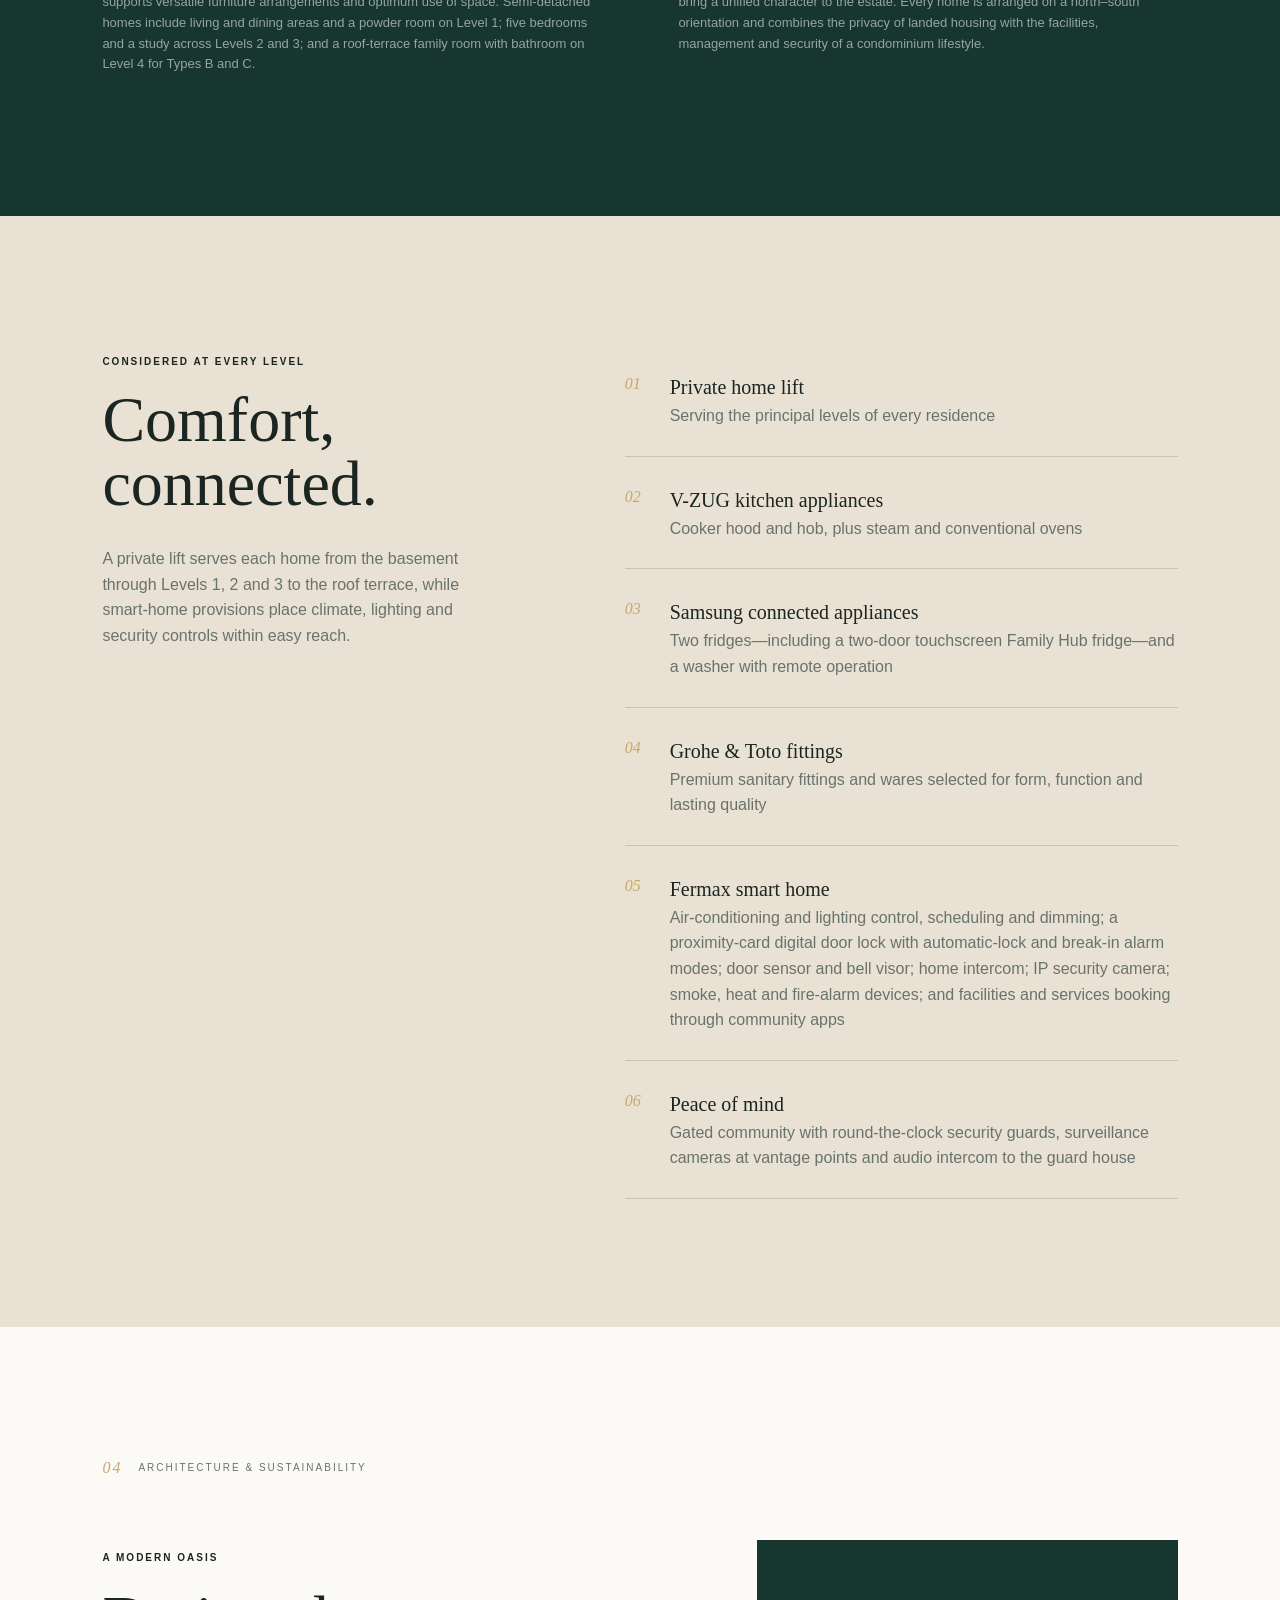
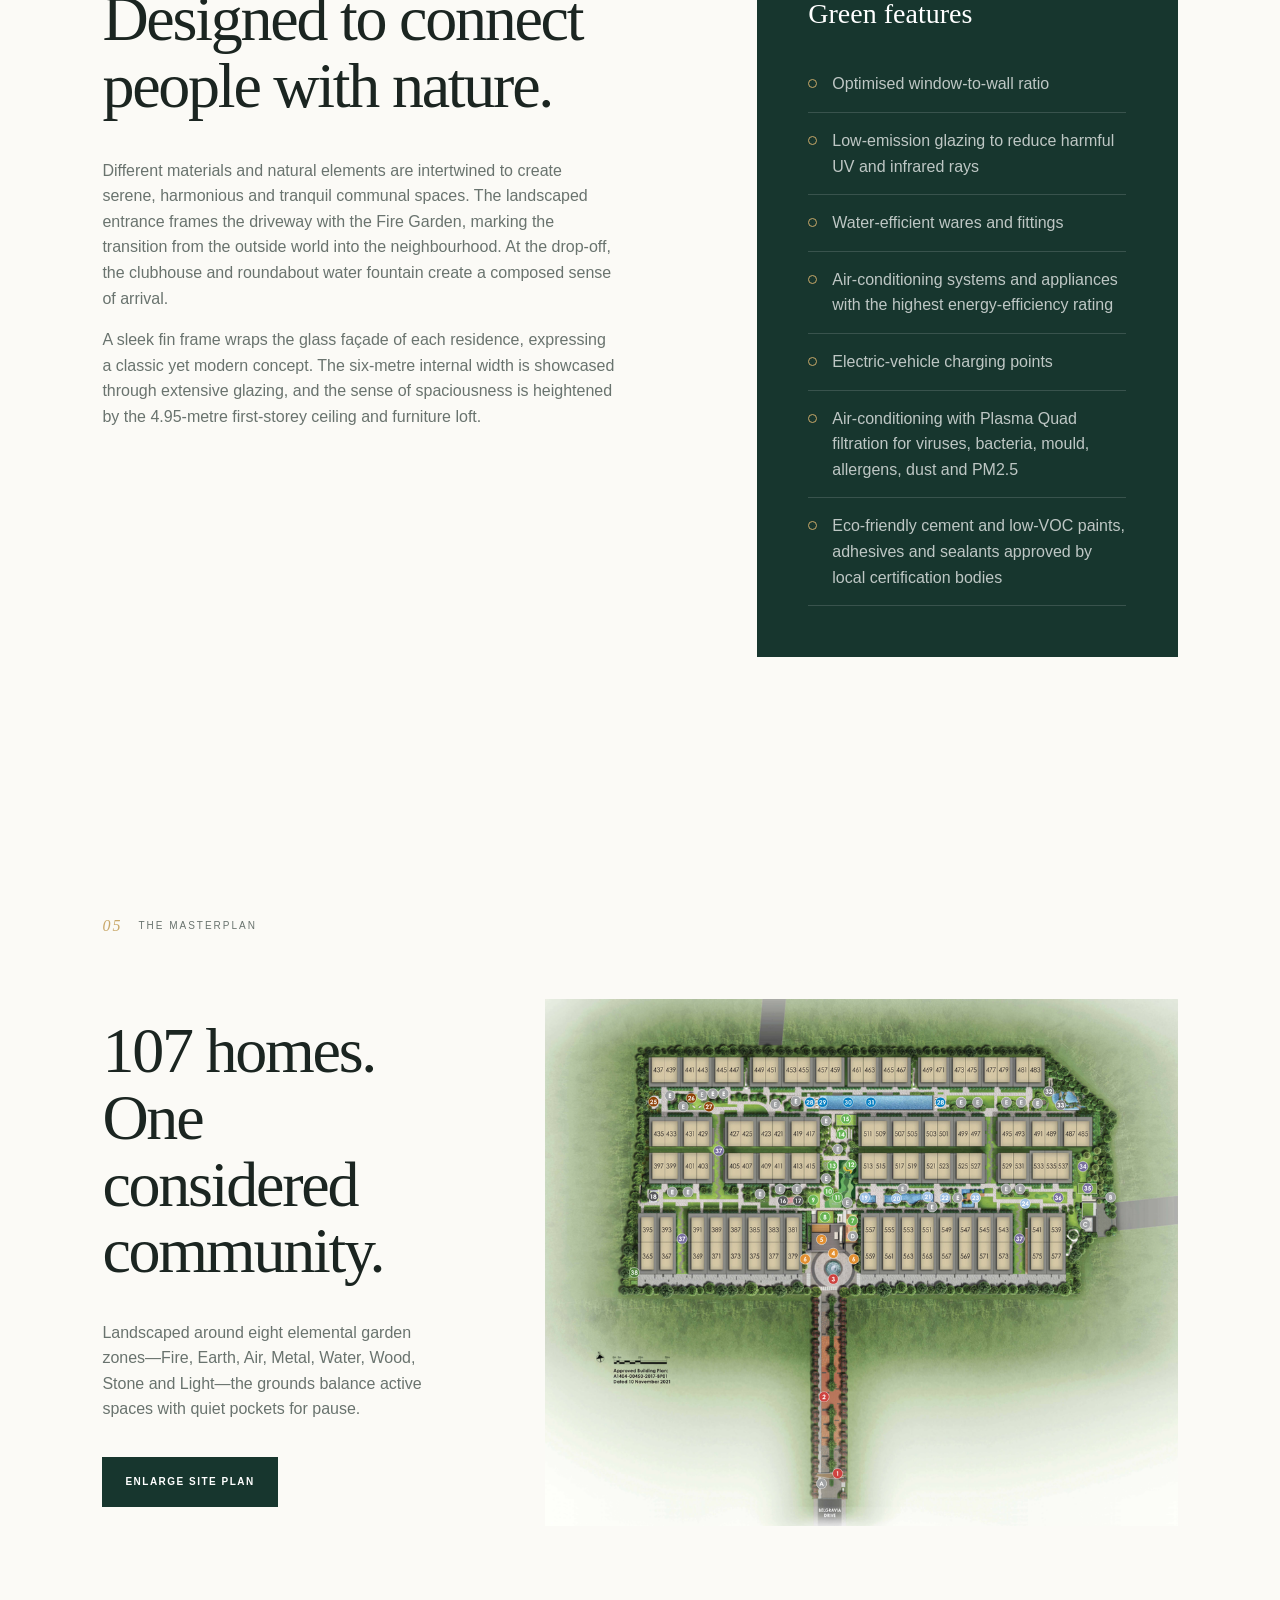
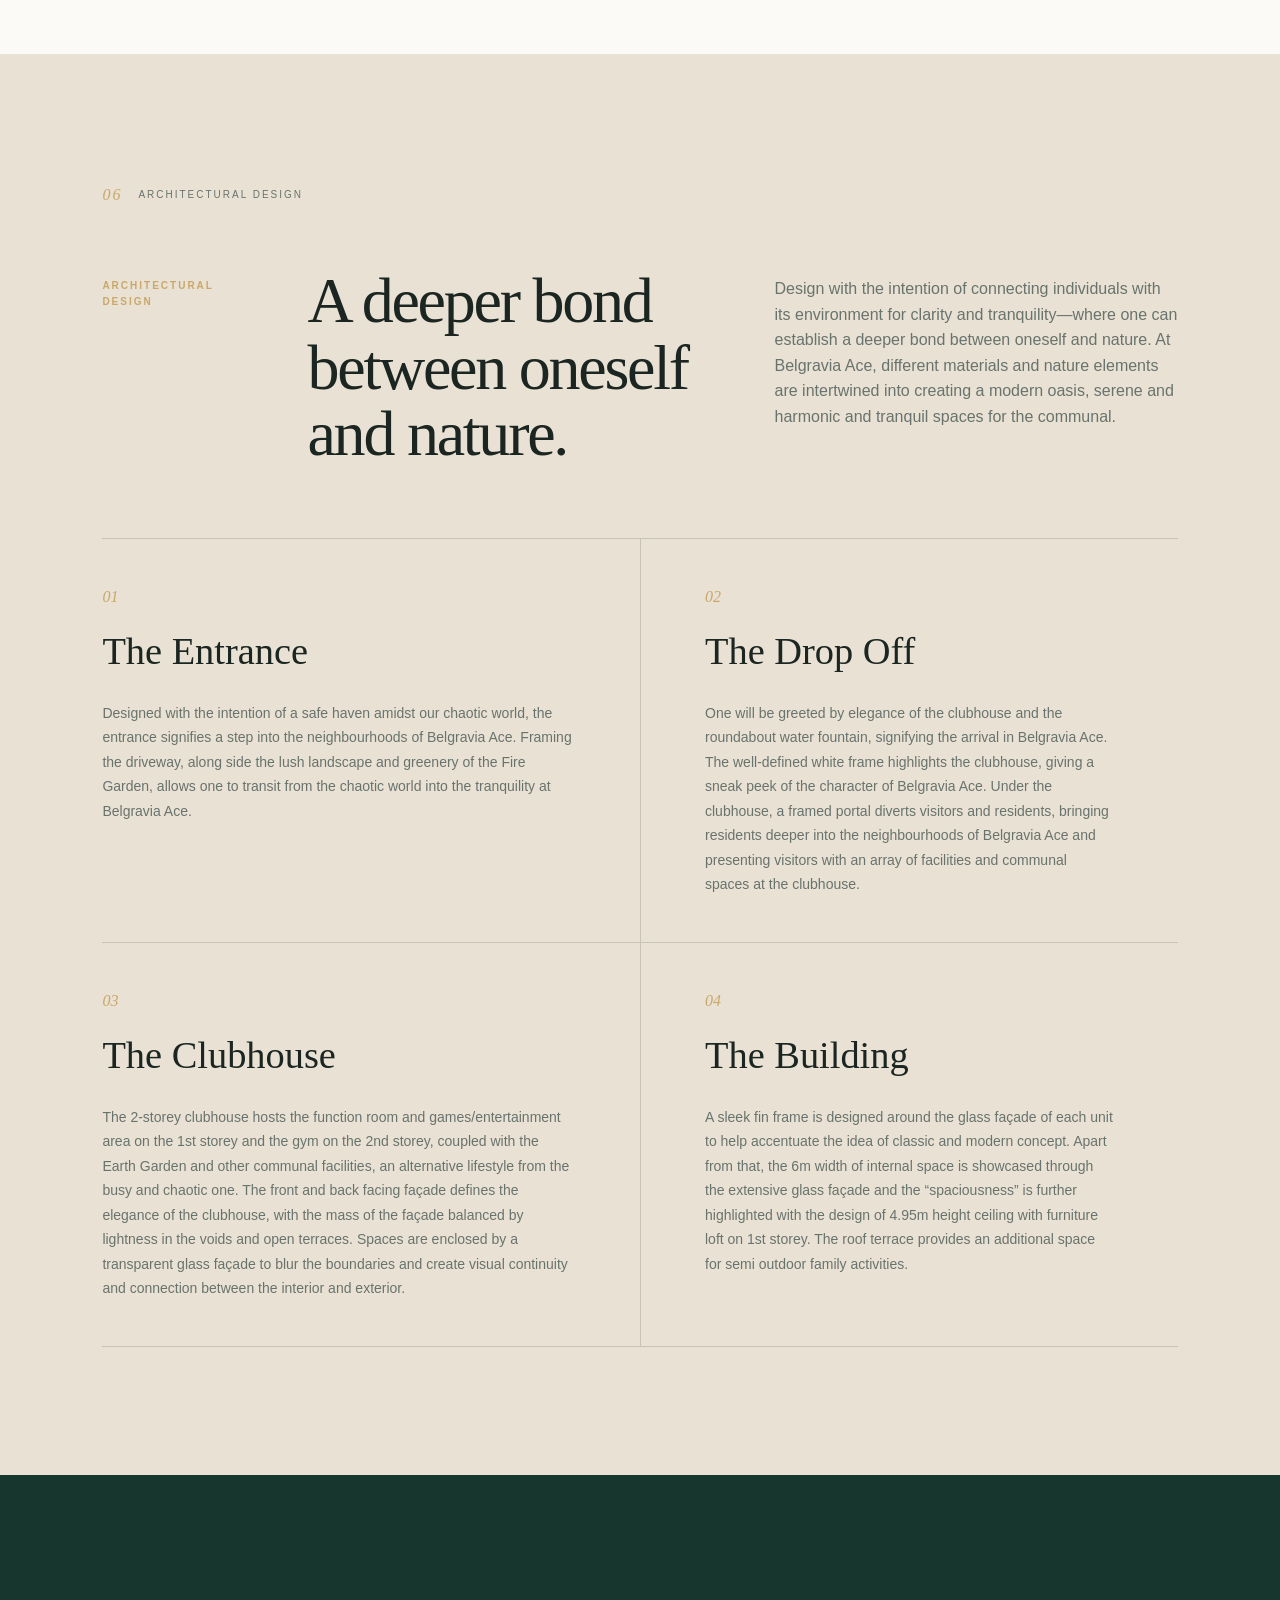
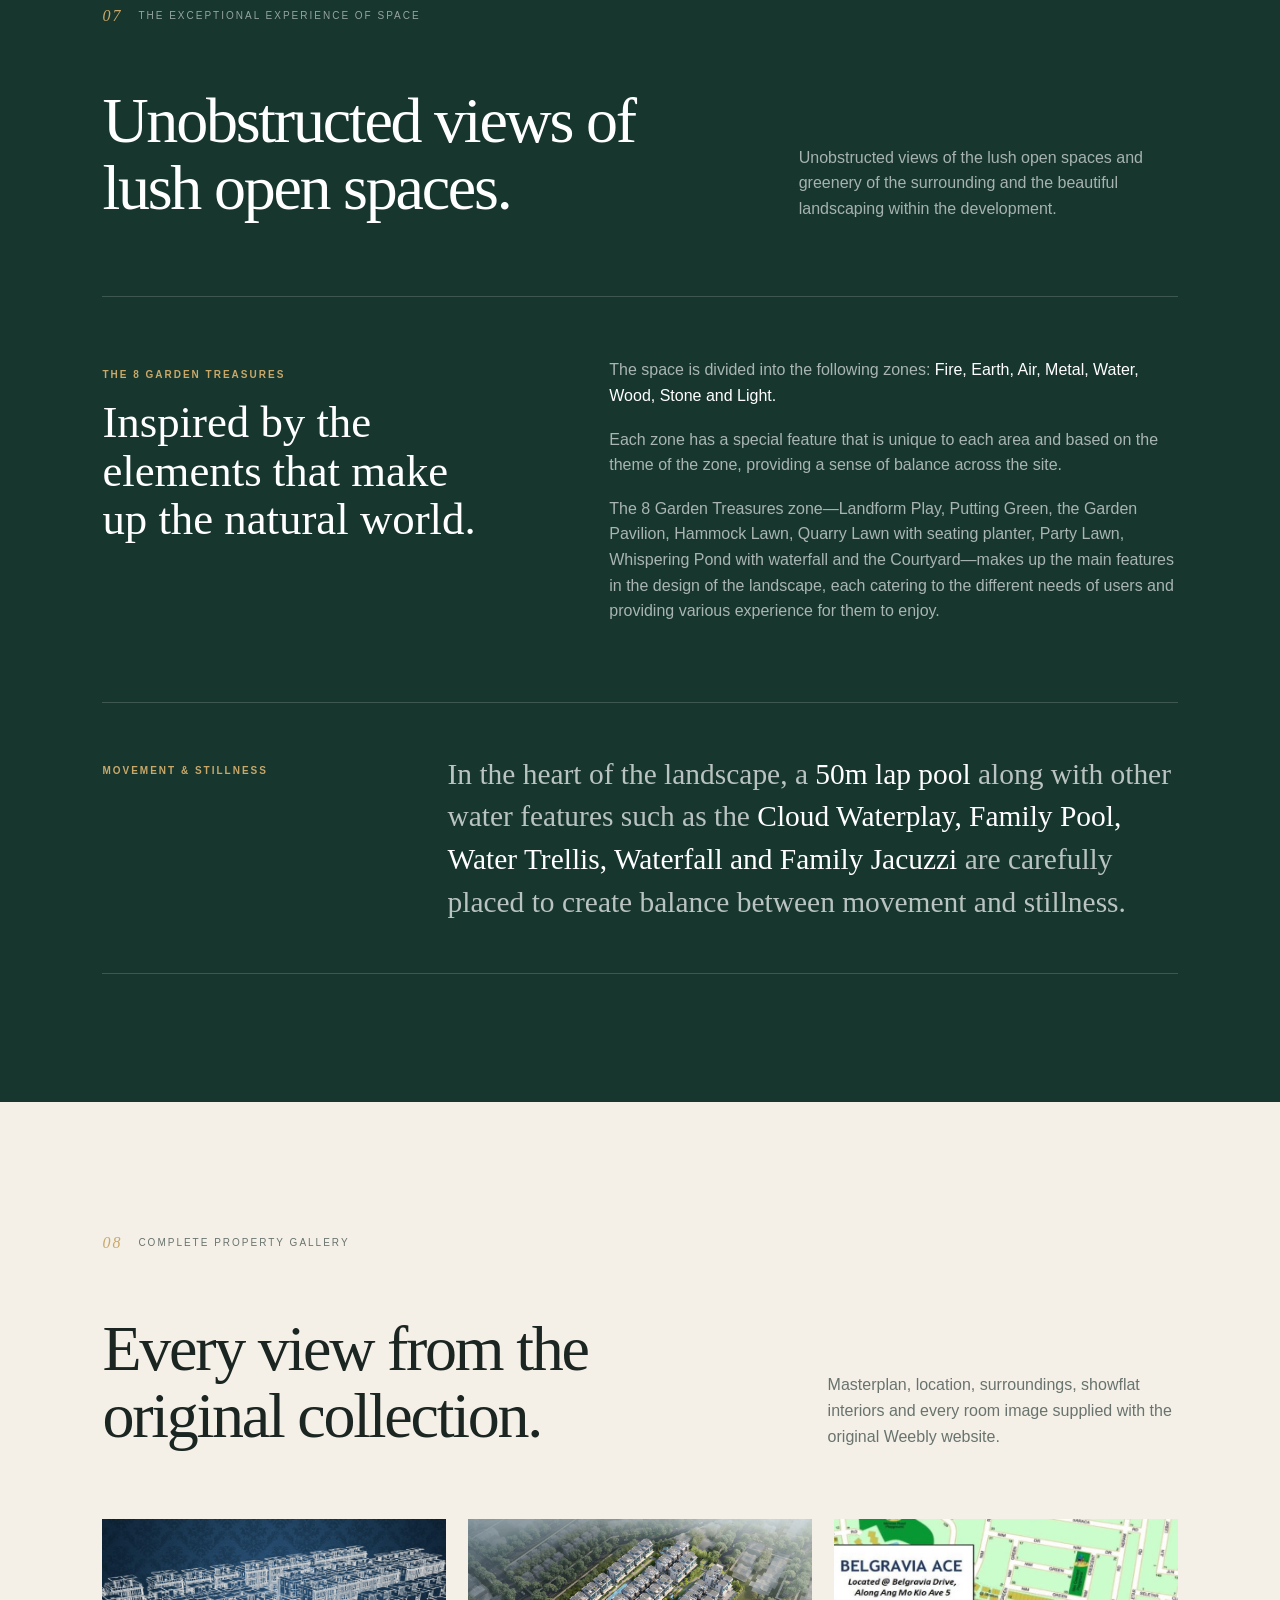
==== commit 4c6f9379: "add and remove some things" ====
--- a/index.html
+++ b/index.html
@@ -38,7 +38,7 @@
       <div class="hero-facts" aria-label="Project highlights">
         <div><strong>Freehold</strong><span>Estate in fee simple</span></div>
         <div><strong>107</strong><span>Strata landed homes</span></div>
-        <div><strong>Jan 2028</strong><span>Expected TOP</span></div>
+        <div><strong>TOP</strong><span>Recently</span></div>
       </div>
     </section>
 
@@ -51,6 +51,17 @@
           <a class="button button-dark" href="#residences">Explore the homes</a>
           <a class="text-link" href="#enquire">Arrange a private viewing <span aria-hidden="true">↗</span></a>
         </div>
+      </div>
+      <div class="source-gallery-grid intro-interior-gallery">
+        <figure class="reveal"><button class="image-button" data-lightbox="Weebly_files/screenshot-2021-12-23-at-6-56-35-pm_orig.png" data-caption="Belgravia Ace Type B living and dining area"><img src="Weebly_files/screenshot-2021-12-23-at-6-56-35-pm_orig.png" alt="Type B living and dining interior" loading="lazy"></button><figcaption><strong>Living &amp; dining</strong></figcaption></figure>
+        <figure class="reveal"><button class="image-button" data-lightbox="Weebly_files/screenshot-2021-12-23-at-6-56-57-pm_orig.png" data-caption="Type B living room, dining area, dry kitchen, private lift and powder room"><img src="Weebly_files/screenshot-2021-12-23-at-6-56-57-pm_orig.png" alt="Type B living room, dining area, dry kitchen, private lift and powder room" loading="lazy"></button><figcaption><strong>Open-plan living</strong></figcaption></figure>
+        <figure class="reveal"><button class="image-button" data-lightbox="Weebly_files/screenshot-2021-12-23-at-6-57-40-pm_orig.png" data-caption="Belgravia Ace furniture loft study area"><img src="Weebly_files/screenshot-2021-12-23-at-6-57-40-pm_orig.png" alt="Furniture loft arranged as a study area" loading="lazy"></button><figcaption><strong>Furniture loft</strong></figcaption></figure>
+        <figure class="reveal"><button class="image-button" data-lightbox="Weebly_files/screenshot-2021-12-23-at-6-57-06-pm_orig.png" data-caption="Type B basement with shoe cabinets, private lift, household shelter and WC"><img src="Weebly_files/screenshot-2021-12-23-at-6-57-06-pm_orig.png" alt="Type B basement with shoe cabinets, private lift, household shelter and WC" loading="lazy"></button><figcaption><strong>Basement arrival</strong></figcaption></figure>
+        <figure class="reveal"><button class="image-button" data-lightbox="Weebly_files/screenshot-2021-12-23-at-6-57-18-pm_orig.png" data-caption="Type B master bedroom on Level 2"><img src="Weebly_files/screenshot-2021-12-23-at-6-57-18-pm_orig.png" alt="Type B master bedroom on Level 2" loading="lazy"></button><figcaption><strong>Master bedroom</strong></figcaption></figure>
+        <figure class="reveal"><button class="image-button" data-lightbox="Weebly_files/screenshot-2021-12-23-at-6-57-24-pm_orig.png" data-caption="Belgravia Ace master bathroom"><img src="Weebly_files/screenshot-2021-12-23-at-6-57-24-pm_orig.png" alt="Belgravia Ace master bathroom" loading="lazy"></button><figcaption><strong>Master bathroom</strong></figcaption></figure>
+        <figure class="reveal"><button class="image-button" data-lightbox="Weebly_files/screenshot-2021-12-23-at-6-57-32-pm_orig.png" data-caption="Type B ensuite junior master bedroom on Level 2"><img src="Weebly_files/screenshot-2021-12-23-at-6-57-32-pm_orig.png" alt="Type B ensuite junior master bedroom on Level 2" loading="lazy"></button><figcaption><strong>Junior master</strong></figcaption></figure>
+        <figure class="reveal"><button class="image-button" data-lightbox="Weebly_files/screenshot-2021-12-23-at-6-57-54-pm_orig.png" data-caption="One of three Type B bedrooms on Level 3"><img src="Weebly_files/screenshot-2021-12-23-at-6-57-54-pm_orig.png" alt="One of three Type B bedrooms on Level 3" loading="lazy"></button><figcaption><strong>Level 3 bedroom</strong></figcaption></figure>
+        <figure class="reveal"><button class="image-button" data-lightbox="Weebly_files/screenshot-2021-12-23-at-6-58-09-pm_orig.png" data-caption="Type B roof terrace and family room"><img src="Weebly_files/screenshot-2021-12-23-at-6-58-09-pm_orig.png" alt="Type B roof terrace and family room" loading="lazy"></button><figcaption><strong>Roof terrace &amp; family room</strong></figcaption></figure>
       </div>
       <div class="section-label reveal"><span>01</span> The address</div>
       <div class="intro-grid">
@@ -368,15 +379,6 @@
         <figure class="reveal"><button class="image-button" data-lightbox="Weebly_files/p633_orig.png" data-caption="Strata landed living since the 1990s and nearby landed developments"><img src="Weebly_files/p633_orig.png" alt="Information board about strata landed living and nearby developments" loading="lazy"></button><figcaption><strong>Landed enclave</strong></figcaption></figure>
         <figure class="reveal"><button class="image-button" data-lightbox="Weebly_files/p635_orig.png" data-caption="Nearby parks, green spaces and amenities"><img src="Weebly_files/p635_orig.png" alt="Nearby parks, green spaces and neighbourhood amenities" loading="lazy"></button><figcaption><strong>Green surroundings</strong></figcaption></figure>
         <figure class="reveal"><button class="image-button" data-lightbox="Weebly_files/p636_orig.png" data-caption="Lower Seletar Reservoir Park"><img src="Weebly_files/p636_orig.png" alt="Lower Seletar Reservoir Park boardwalk and water view" loading="lazy"></button><figcaption><strong>Lower Seletar Reservoir</strong></figcaption></figure>
-        <figure class="reveal"><button class="image-button" data-lightbox="Weebly_files/screenshot-2021-12-23-at-6-56-35-pm_orig.png" data-caption="Belgravia Ace Type B living and dining area"><img src="Weebly_files/screenshot-2021-12-23-at-6-56-35-pm_orig.png" alt="Type B living and dining interior" loading="lazy"></button><figcaption><strong>Living &amp; dining</strong></figcaption></figure>
-        <figure class="reveal"><button class="image-button" data-lightbox="Weebly_files/screenshot-2021-12-23-at-6-56-57-pm_orig.png" data-caption="Type B living room, dining area, dry kitchen, private lift and powder room"><img src="Weebly_files/screenshot-2021-12-23-at-6-56-57-pm_orig.png" alt="Type B living room, dining area, dry kitchen, private lift and powder room" loading="lazy"></button><figcaption><strong>Open-plan living</strong></figcaption></figure>
-        <figure class="reveal"><button class="image-button" data-lightbox="Weebly_files/screenshot-2021-12-23-at-6-57-40-pm_orig.png" data-caption="Belgravia Ace furniture loft study area"><img src="Weebly_files/screenshot-2021-12-23-at-6-57-40-pm_orig.png" alt="Furniture loft arranged as a study area" loading="lazy"></button><figcaption><strong>Furniture loft</strong></figcaption></figure>
-        <figure class="reveal"><button class="image-button" data-lightbox="Weebly_files/screenshot-2021-12-23-at-6-57-06-pm_orig.png" data-caption="Type B basement with shoe cabinets, private lift, household shelter and WC"><img src="Weebly_files/screenshot-2021-12-23-at-6-57-06-pm_orig.png" alt="Type B basement with shoe cabinets, private lift, household shelter and WC" loading="lazy"></button><figcaption><strong>Basement arrival</strong></figcaption></figure>
-        <figure class="reveal"><button class="image-button" data-lightbox="Weebly_files/screenshot-2021-12-23-at-6-57-18-pm_orig.png" data-caption="Type B master bedroom on Level 2"><img src="Weebly_files/screenshot-2021-12-23-at-6-57-18-pm_orig.png" alt="Type B master bedroom on Level 2" loading="lazy"></button><figcaption><strong>Master bedroom</strong></figcaption></figure>
-        <figure class="reveal"><button class="image-button" data-lightbox="Weebly_files/screenshot-2021-12-23-at-6-57-24-pm_orig.png" data-caption="Belgravia Ace master bathroom"><img src="Weebly_files/screenshot-2021-12-23-at-6-57-24-pm_orig.png" alt="Belgravia Ace master bathroom" loading="lazy"></button><figcaption><strong>Master bathroom</strong></figcaption></figure>
-        <figure class="reveal"><button class="image-button" data-lightbox="Weebly_files/screenshot-2021-12-23-at-6-57-32-pm_orig.png" data-caption="Type B ensuite junior master bedroom on Level 2"><img src="Weebly_files/screenshot-2021-12-23-at-6-57-32-pm_orig.png" alt="Type B ensuite junior master bedroom on Level 2" loading="lazy"></button><figcaption><strong>Junior master</strong></figcaption></figure>
-        <figure class="reveal"><button class="image-button" data-lightbox="Weebly_files/screenshot-2021-12-23-at-6-57-54-pm_orig.png" data-caption="One of three Type B bedrooms on Level 3"><img src="Weebly_files/screenshot-2021-12-23-at-6-57-54-pm_orig.png" alt="One of three Type B bedrooms on Level 3" loading="lazy"></button><figcaption><strong>Level 3 bedroom</strong></figcaption></figure>
-        <figure class="reveal"><button class="image-button" data-lightbox="Weebly_files/screenshot-2021-12-23-at-6-58-09-pm_orig.png" data-caption="Type B roof terrace and family room"><img src="Weebly_files/screenshot-2021-12-23-at-6-58-09-pm_orig.png" alt="Type B roof terrace and family room" loading="lazy"></button><figcaption><strong>Roof terrace &amp; family room</strong></figcaption></figure>
       </div>
       <p class="gallery-note reveal">The original collection’s main gate, Type B exterior, Air Garden, Water Garden, Earth Garden, ceiling-height diagram, site plan and four floor-plan images are displayed in their relevant sections above and can also be enlarged.</p>
     </section>
--- a/assets/styles.css
+++ b/assets/styles.css
@@ -32,3 +32,5 @@
 @media (max-width:600px){.garden-story{margin-top:55px;padding:45px 0}.exceptional-green{padding-top:55px}.exceptional-green h3{font-size:34px}.water-balance{padding:40px 0}}
 .hero{background:#0e211b url("images/BelgraviaAceLivingRoom.png") center/cover no-repeat}
 .location-subtitle{margin:22px 0 0;color:#fff;font-family:var(--serif);font-size:clamp(26px,3vw,42px);font-weight:400;line-height:1.12}
+.intro-interior-gallery{margin-bottom:clamp(75px,9vw,130px)}
+.intro-interior-gallery figure:nth-child(4) img,.intro-interior-gallery figure:nth-child(5) img,.intro-interior-gallery figure:nth-child(6) img{object-fit:cover;background:transparent}
